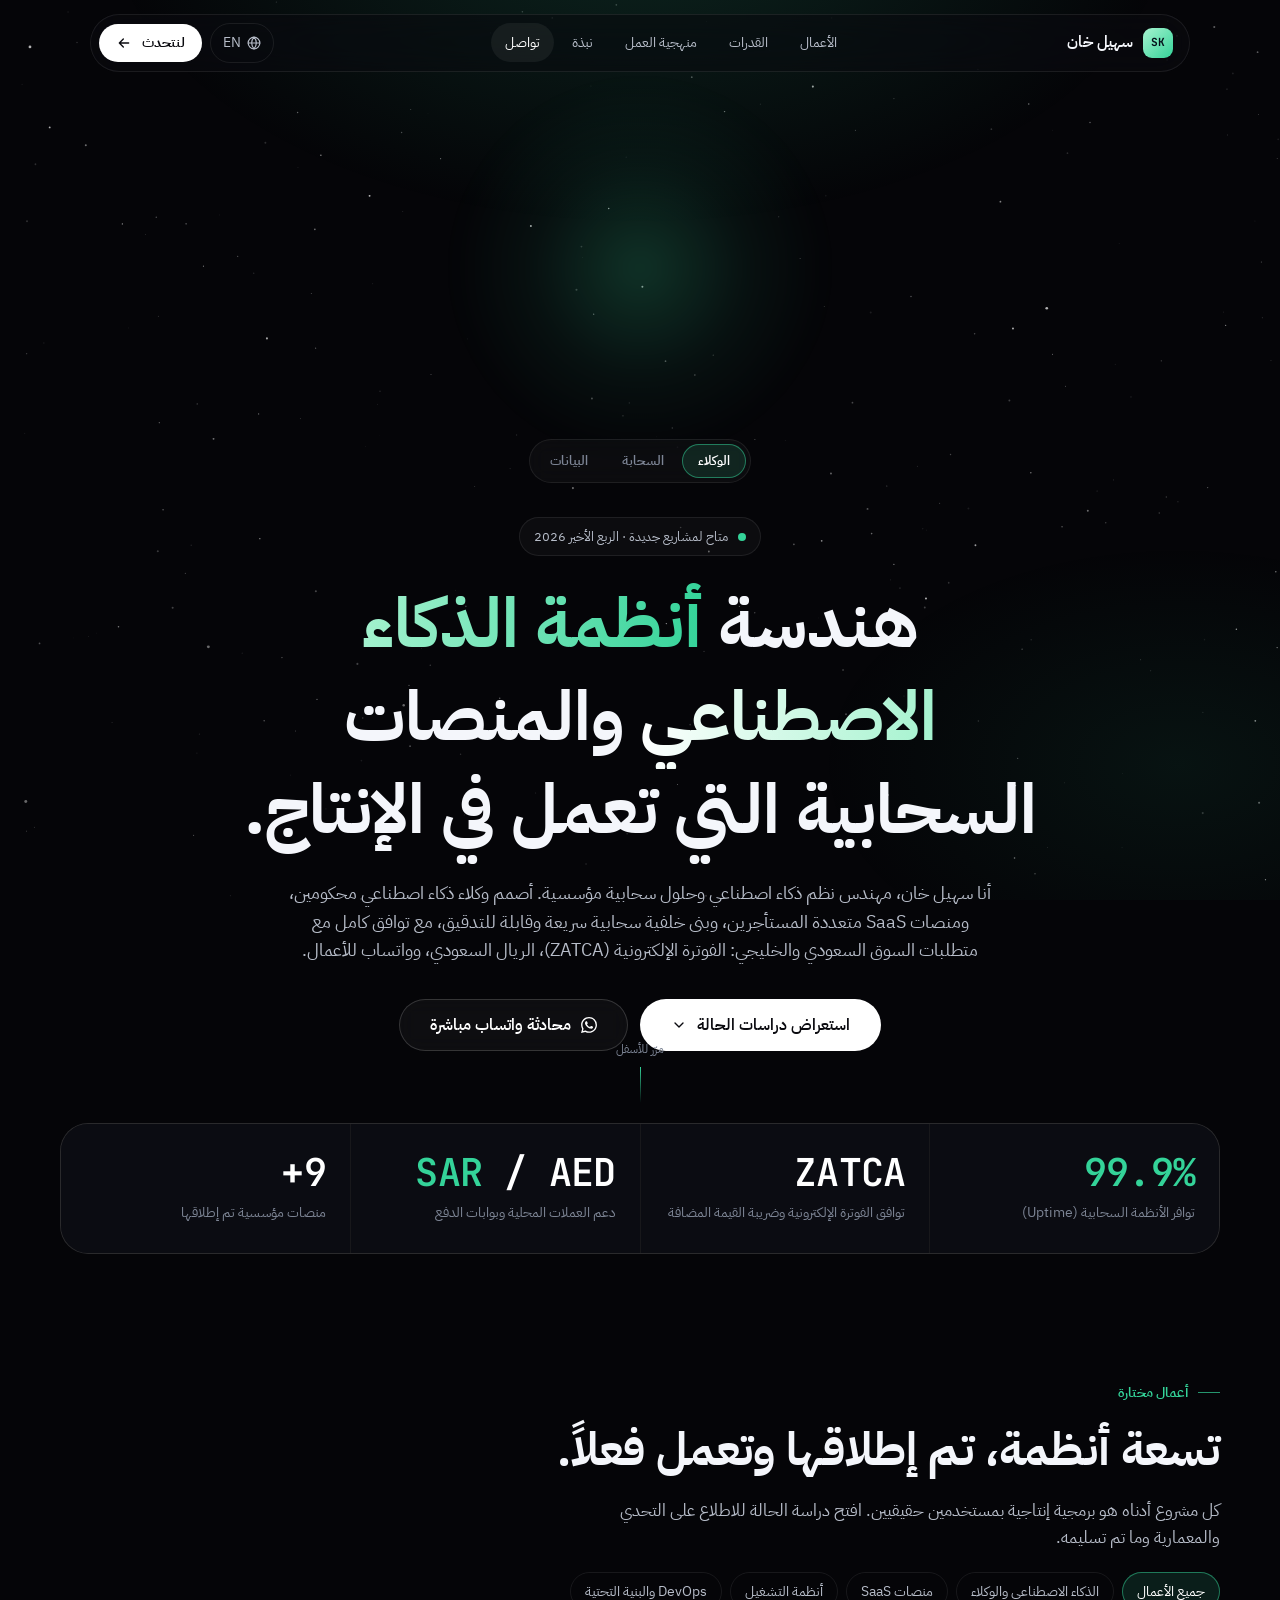
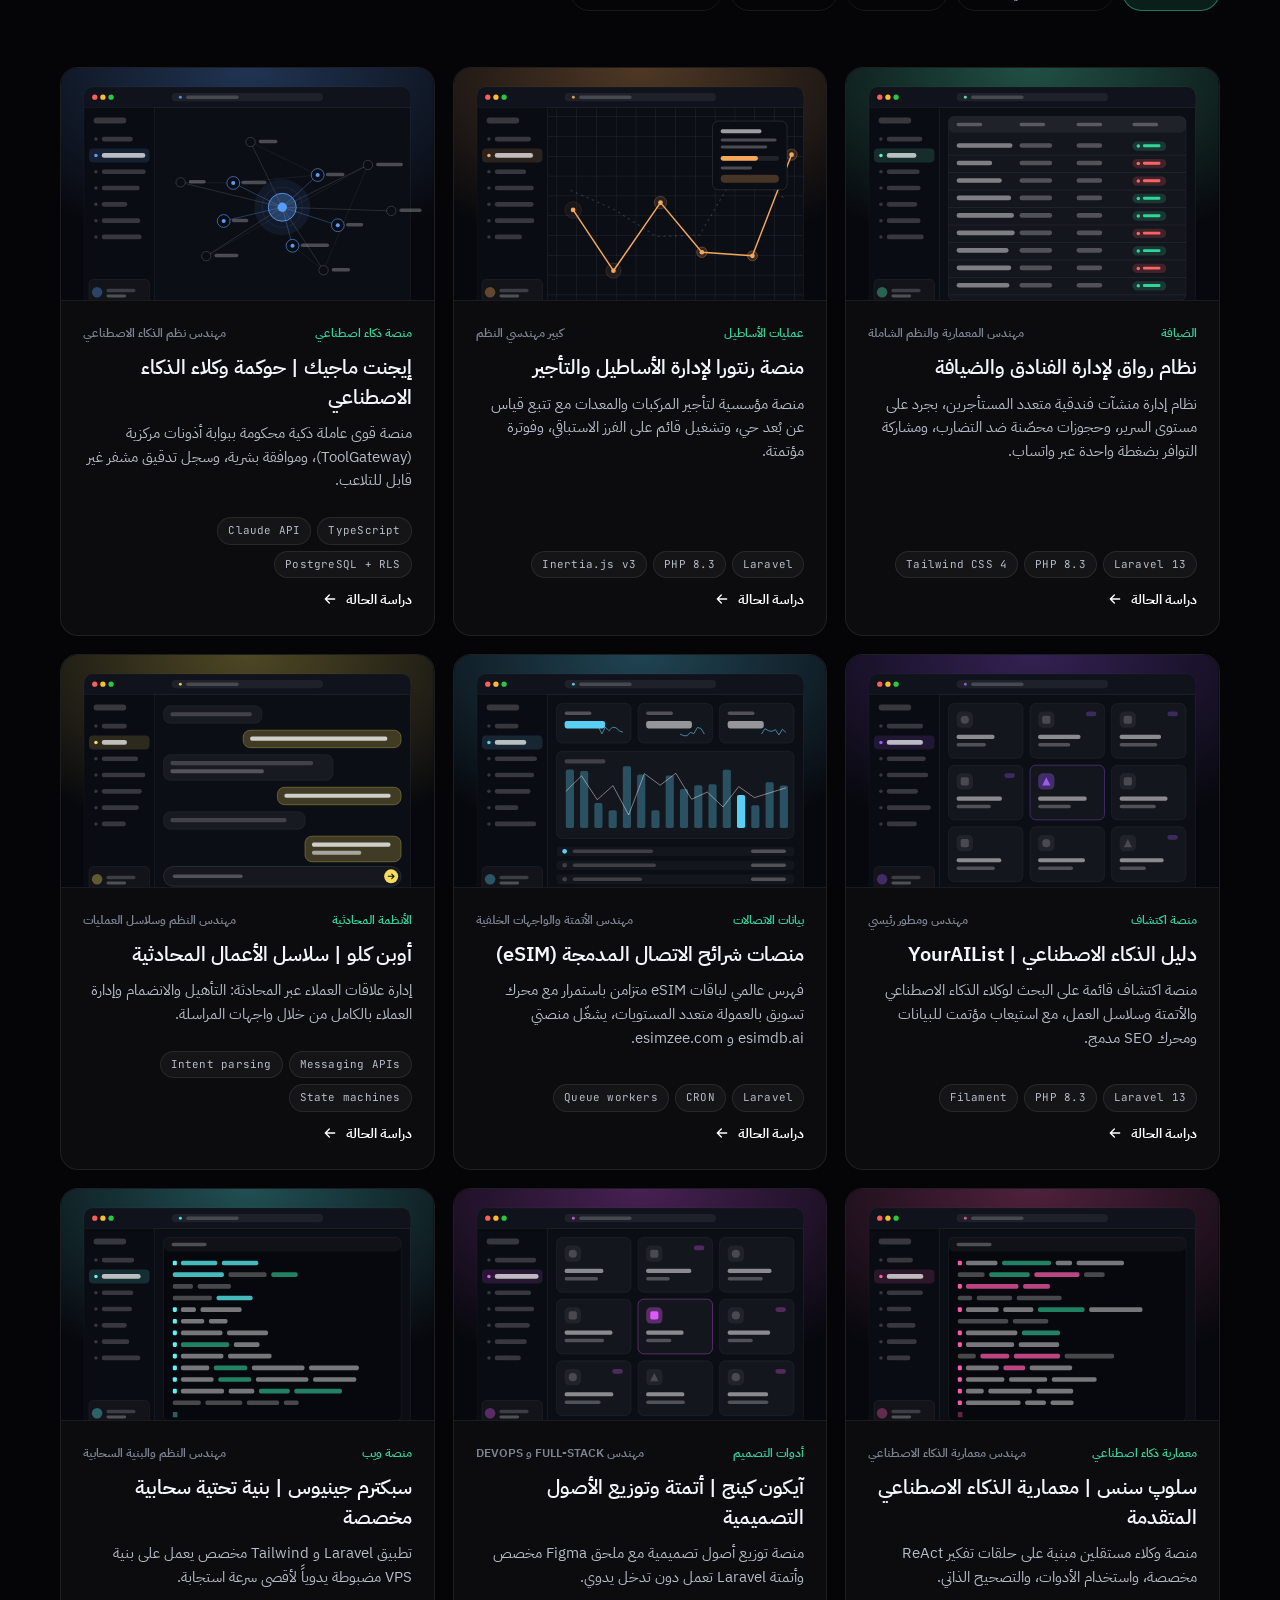
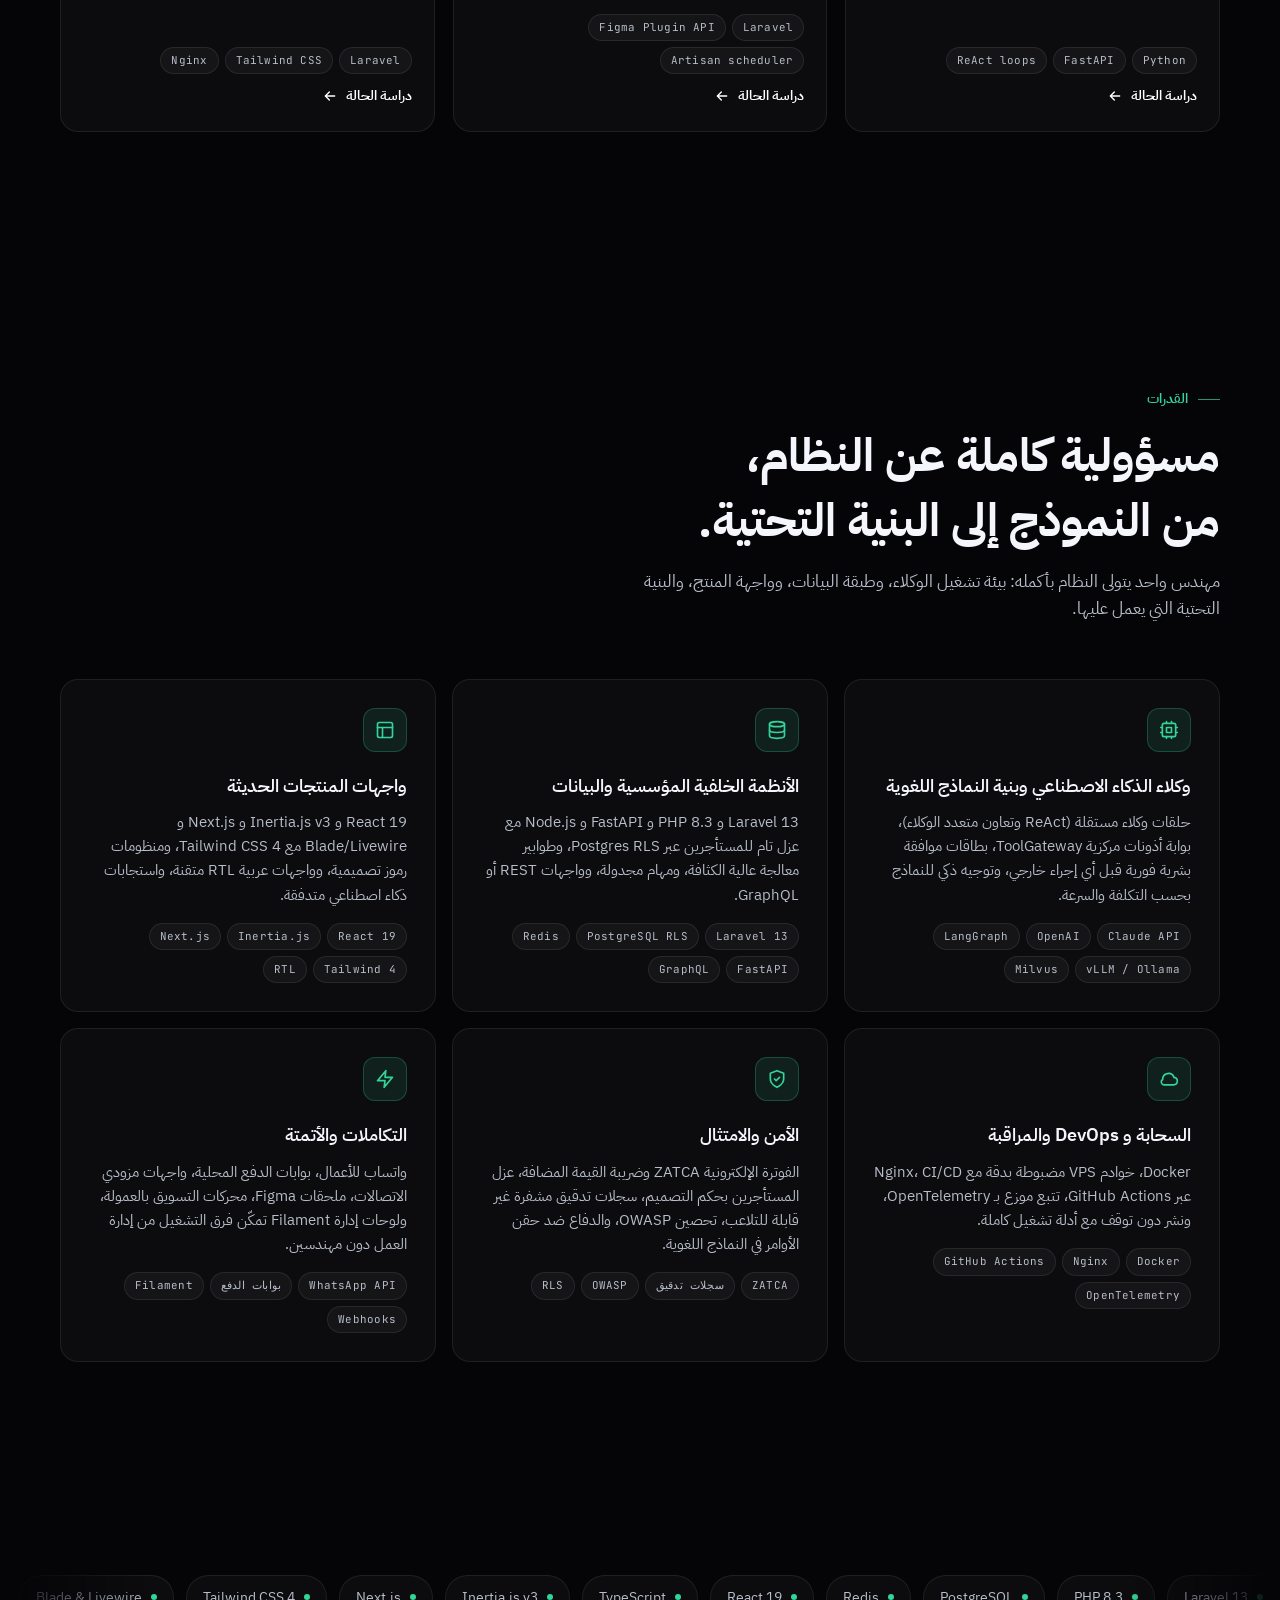
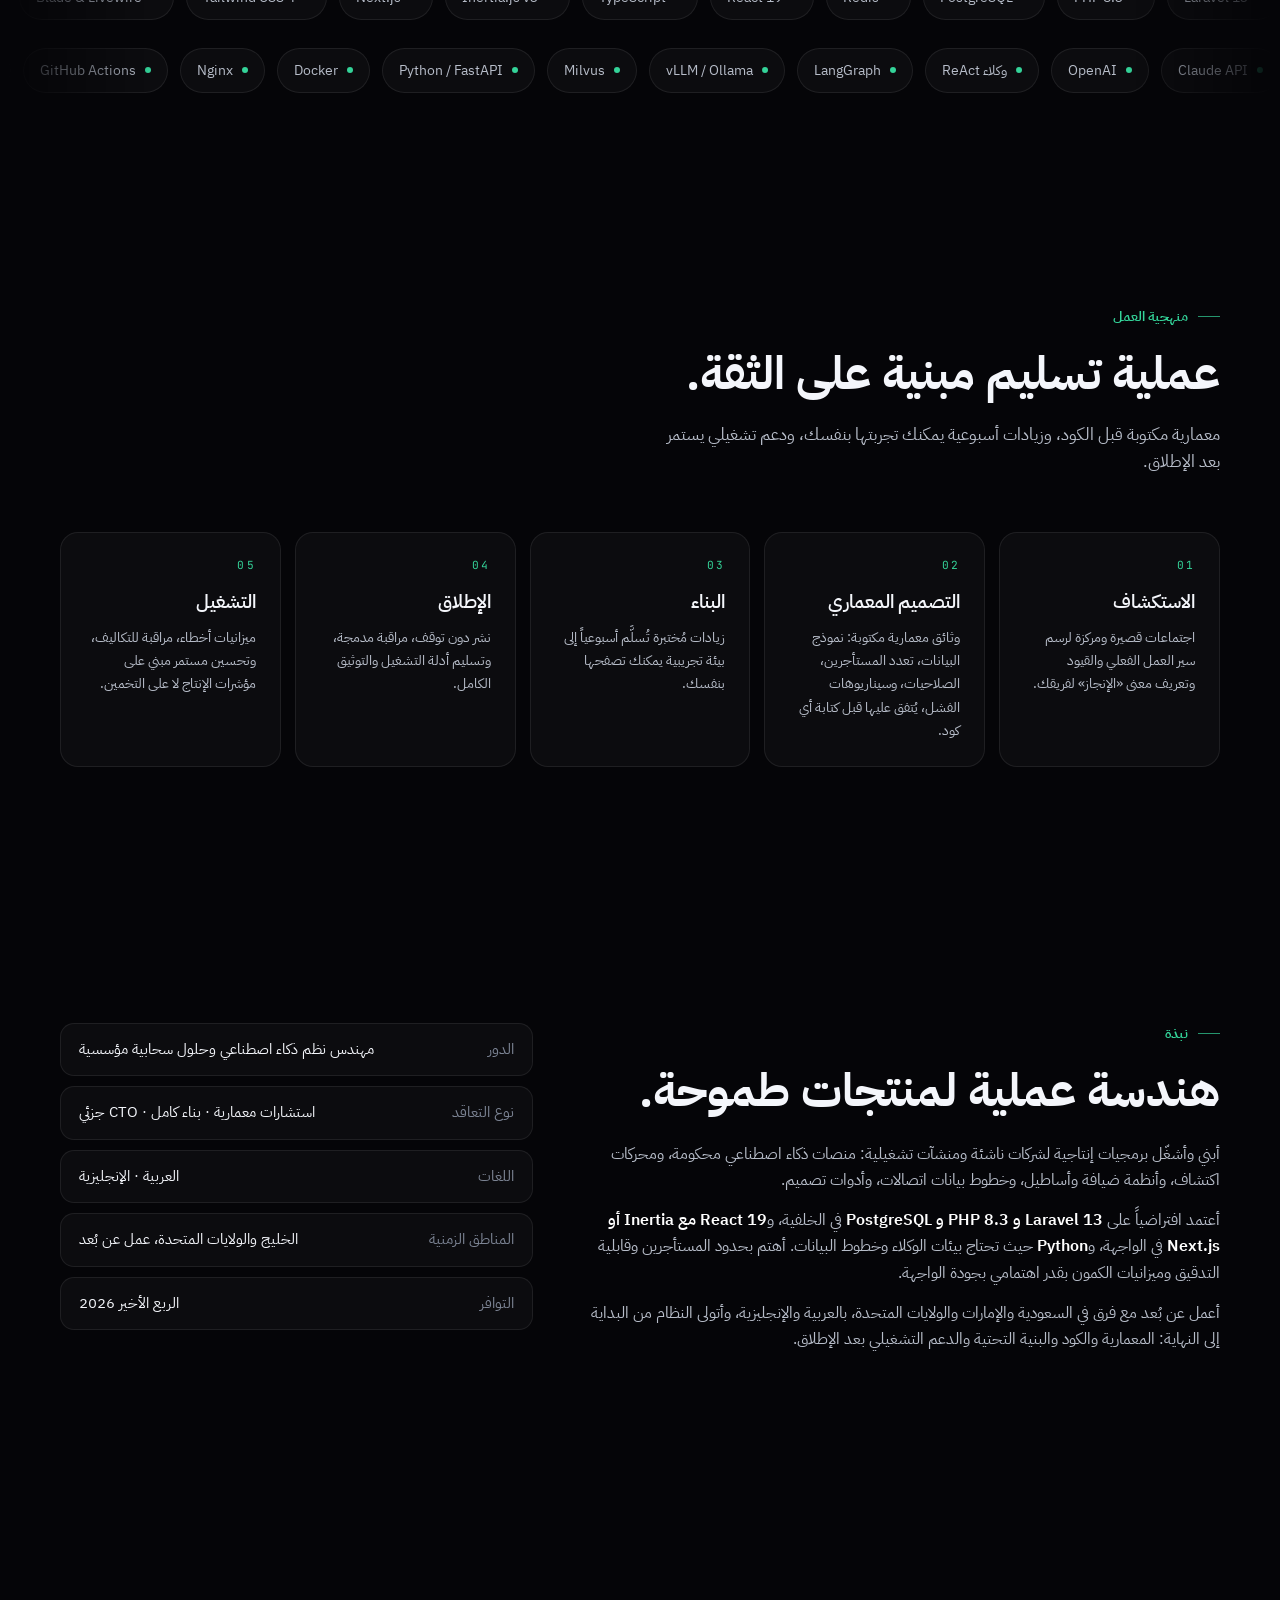
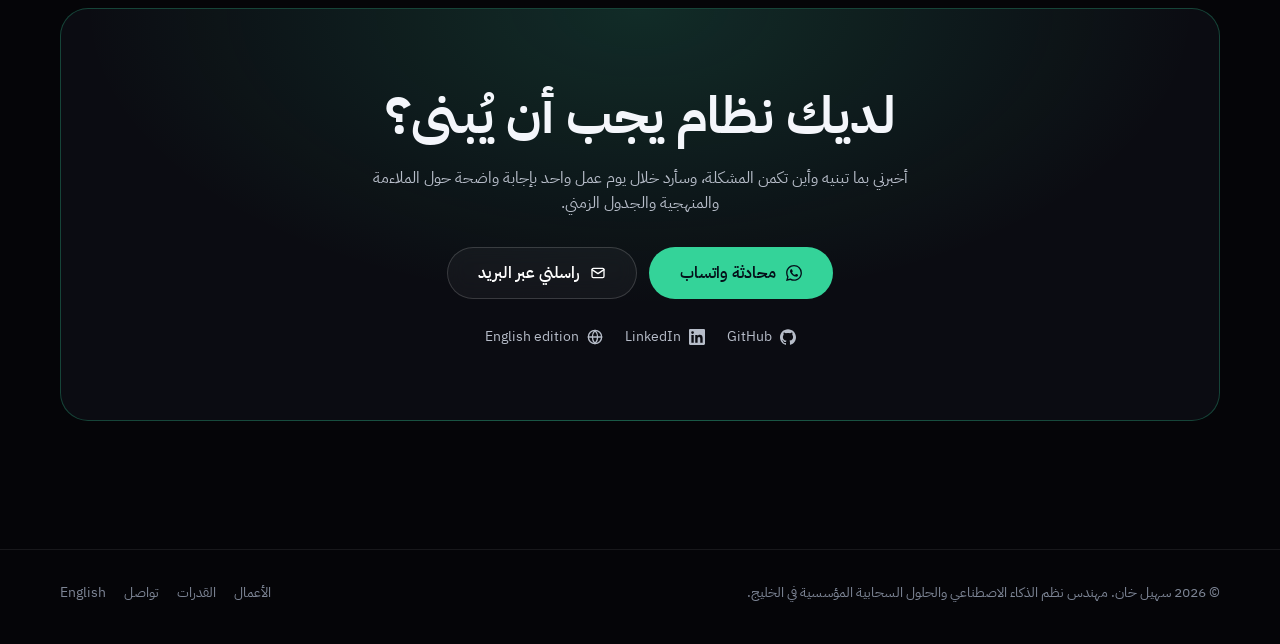
==== ar.html @ e5ed65bf "Initial Portfolio" ====
<!DOCTYPE html>
<html lang="ar" dir="rtl">
<head>
  <meta charset="UTF-8">
  <meta name="viewport" content="width=device-width, initial-scale=1.0">
  <title>سهيل خان — مهندس نظم الذكاء الاصطناعي والحلول السحابية المؤسسية</title>
  <meta name="description" content="سهيل خان يصمم وكلاء ذكاء اصطناعي محكومين، ومنصات SaaS متعددة المستأجرين، وأنظمة سحابية متوافقة مع متطلبات السوق السعودي والخليجي: الفوترة الإلكترونية ZATCA، الريال السعودي، وواتساب للأعمال. دراسات حالة: رواق للفنادق، رنتورا للأساطيل، إيجنت ماجيك والمزيد.">
  <meta name="theme-color" content="#050508">
  <meta name="color-scheme" content="dark">

  <!-- TODO: استبدل https://sohailkhan.dev/ بنطاقك الحقيقي قبل النشر -->
  <link rel="canonical" href="https://sohailkhan.dev/ar.html">
  <link rel="alternate" hreflang="ar" href="https://sohailkhan.dev/ar.html">
  <link rel="alternate" hreflang="en" href="https://sohailkhan.dev/">
  <link rel="alternate" hreflang="x-default" href="https://sohailkhan.dev/">

  <meta property="og:type" content="website">
  <meta property="og:title" content="سهيل خان — مهندس نظم الذكاء الاصطناعي والحلول السحابية المؤسسية">
  <meta property="og:description" content="وكلاء ذكاء اصطناعي محكومون، ومنصات SaaS متعددة المستأجرين، وأنظمة سحابية متوافقة مع متطلبات السوق السعودي والخليجي.">
  <meta property="og:url" content="https://sohailkhan.dev/ar.html">
  <meta property="og:locale" content="ar_SA">
  <meta property="og:locale:alternate" content="en_US">
  <meta name="twitter:card" content="summary_large_image">

  <link rel="icon" href="data:image/svg+xml,%3Csvg xmlns='http://www.w3.org/2000/svg' viewBox='0 0 64 64'%3E%3Cdefs%3E%3ClinearGradient id='g' x1='0' y1='0' x2='1' y2='1'%3E%3Cstop offset='0' stop-color='%23a7f3d0'/%3E%3Cstop offset='1' stop-color='%2334d399'/%3E%3C/linearGradient%3E%3C/defs%3E%3Crect width='64' height='64' rx='16' fill='url(%23g)'/%3E%3Ctext x='32' y='41' text-anchor='middle' font-family='Inter,Arial,sans-serif' font-size='26' font-weight='700' fill='%2304101a'%3ESK%3C/text%3E%3C/svg%3E">

  <link rel="preconnect" href="https://fonts.googleapis.com">
  <link rel="preconnect" href="https://fonts.gstatic.com" crossorigin>
  <link href="https://fonts.googleapis.com/css2?family=IBM+Plex+Sans+Arabic:wght@400;500;600;700&family=Inter:wght@400;500;600;700&family=JetBrains+Mono:wght@400;500;600&display=swap" rel="stylesheet">
  <link rel="stylesheet" href="assets/css/styles.css">

  <script type="application/ld+json">
  {
    "@context": "https://schema.org",
    "@type": "Person",
    "name": "سهيل خان",
    "alternateName": "Sohail Khan",
    "jobTitle": "مهندس نظم الذكاء الاصطناعي والحلول السحابية المؤسسية",
    "url": "https://sohailkhan.dev/ar.html",
    "sameAs": ["https://github.com/Koding-net"],
    "knowsLanguage": ["ar", "en"],
    "knowsAbout": ["وكلاء الذكاء الاصطناعي", "Laravel", "PostgreSQL", "React", "المعمارية السحابية", "ZATCA"]
  }
  </script>
</head>
<body>

<!-- Icon sprite -->
<svg xmlns="http://www.w3.org/2000/svg" style="display:none" aria-hidden="true">
  <symbol id="i-arrow" viewBox="0 0 24 24" fill="none" stroke="currentColor" stroke-width="2" stroke-linecap="round" stroke-linejoin="round"><path d="M5 12h14M13 6l6 6-6 6"/></symbol>
  <symbol id="i-chevron" viewBox="0 0 24 24" fill="none" stroke="currentColor" stroke-width="2" stroke-linecap="round" stroke-linejoin="round"><path d="m6 9 6 6 6-6"/></symbol>
  <symbol id="i-ext" viewBox="0 0 24 24" fill="none" stroke="currentColor" stroke-width="2" stroke-linecap="round" stroke-linejoin="round"><path d="M14 4h6v6M20 4l-9 9M19 14v5a1 1 0 0 1-1 1H5a1 1 0 0 1-1-1V6a1 1 0 0 1 1-1h5"/></symbol>
  <symbol id="i-mail" viewBox="0 0 24 24" fill="none" stroke="currentColor" stroke-width="2" stroke-linecap="round" stroke-linejoin="round"><rect x="3" y="5" width="18" height="14" rx="2"/><path d="m3 7 9 6 9-6"/></symbol>
  <symbol id="i-globe" viewBox="0 0 24 24" fill="none" stroke="currentColor" stroke-width="2" stroke-linecap="round" stroke-linejoin="round"><circle cx="12" cy="12" r="10"/><path d="M2 12h20M12 2a15.3 15.3 0 0 1 4 10 15.3 15.3 0 0 1-4 10 15.3 15.3 0 0 1-4-10 15.3 15.3 0 0 1 4-10z"/></symbol>
  <symbol id="i-menu" viewBox="0 0 24 24" fill="none" stroke="currentColor" stroke-width="2" stroke-linecap="round"><path d="M4 7h16M4 12h16M4 17h16"/></symbol>
  <symbol id="i-x" viewBox="0 0 24 24" fill="none" stroke="currentColor" stroke-width="2" stroke-linecap="round"><path d="M18 6 6 18M6 6l12 12"/></symbol>
  <symbol id="i-cpu" viewBox="0 0 24 24" fill="none" stroke="currentColor" stroke-width="2" stroke-linecap="round" stroke-linejoin="round"><rect x="4" y="4" width="16" height="16" rx="2"/><rect x="9" y="9" width="6" height="6"/><path d="M15 2v2M9 2v2M15 20v2M9 20v2M2 15h2M2 9h2M20 15h2M20 9h2"/></symbol>
  <symbol id="i-db" viewBox="0 0 24 24" fill="none" stroke="currentColor" stroke-width="2" stroke-linecap="round" stroke-linejoin="round"><ellipse cx="12" cy="5" rx="9" ry="3"/><path d="M3 5v14c0 1.7 4 3 9 3s9-1.3 9-3V5"/><path d="M3 12c0 1.7 4 3 9 3s9-1.3 9-3"/></symbol>
  <symbol id="i-layout" viewBox="0 0 24 24" fill="none" stroke="currentColor" stroke-width="2" stroke-linecap="round" stroke-linejoin="round"><rect x="3" y="3" width="18" height="18" rx="2"/><path d="M3 9h18M9 21V9"/></symbol>
  <symbol id="i-cloud" viewBox="0 0 24 24" fill="none" stroke="currentColor" stroke-width="2" stroke-linecap="round" stroke-linejoin="round"><path d="M17.5 19a4.5 4.5 0 0 0 .5-8.97A7 7 0 0 0 4.4 12.5 3.5 3.5 0 0 0 6 19z"/></symbol>
  <symbol id="i-shield" viewBox="0 0 24 24" fill="none" stroke="currentColor" stroke-width="2" stroke-linecap="round" stroke-linejoin="round"><path d="M12 22s8-4 8-10V5l-8-3-8 3v7c0 6 8 10 8 10z"/><path d="m9 12 2 2 4-4"/></symbol>
  <symbol id="i-zap" viewBox="0 0 24 24" fill="none" stroke="currentColor" stroke-width="2" stroke-linecap="round" stroke-linejoin="round"><path d="M13 2 3 14h9l-1 8 10-12h-9z"/></symbol>
  <symbol id="i-wa" viewBox="0 0 24 24" fill="currentColor"><path d="M17.472 14.382c-.297-.149-1.758-.867-2.03-.967-.273-.099-.471-.148-.67.15-.197.297-.767.966-.94 1.164-.173.199-.347.223-.644.075-.297-.15-1.255-.463-2.39-1.475-.883-.788-1.48-1.761-1.653-2.059-.173-.297-.018-.458.13-.606.134-.133.298-.347.446-.52.149-.174.198-.298.298-.497.099-.198.05-.371-.025-.52-.075-.149-.669-1.612-.916-2.207-.242-.579-.487-.5-.669-.51-.173-.008-.371-.01-.57-.01-.198 0-.52.074-.792.372-.272.297-1.04 1.016-1.04 2.479 0 1.462 1.065 2.875 1.213 3.074.149.198 2.096 3.2 5.077 4.487.709.306 1.262.489 1.694.625.712.227 1.36.195 1.871.118.571-.085 1.758-.719 2.006-1.413.248-.694.248-1.289.173-1.413-.074-.124-.272-.198-.57-.347m-5.421 7.403h-.004a9.87 9.87 0 0 1-5.031-1.378l-.361-.214-3.741.982.998-3.648-.235-.374a9.86 9.86 0 0 1-1.51-5.26c.001-5.45 4.436-9.884 9.888-9.884 2.64 0 5.122 1.03 6.988 2.898a9.825 9.825 0 0 1 2.893 6.994c-.003 5.45-4.437 9.884-9.885 9.884m8.413-18.297A11.815 11.815 0 0 0 12.05 0C5.495 0 .16 5.335.157 11.892c0 2.096.547 4.142 1.588 5.945L.057 24l6.305-1.654a11.882 11.882 0 0 0 5.683 1.448h.005c6.554 0 11.89-5.335 11.893-11.893a11.821 11.821 0 0 0-3.48-8.413Z"/></symbol>
  <symbol id="i-github" viewBox="0 0 24 24" fill="currentColor"><path d="M12 .297c-6.63 0-12 5.373-12 12 0 5.303 3.438 9.8 8.205 11.385.6.113.82-.258.82-.577 0-.285-.01-1.04-.015-2.04-3.338.724-4.042-1.61-4.042-1.61C4.422 18.07 3.633 17.7 3.633 17.7c-1.087-.744.084-.729.084-.729 1.205.084 1.838 1.236 1.838 1.236 1.07 1.835 2.809 1.305 3.495.998.108-.776.417-1.305.76-1.605-2.665-.3-5.466-1.332-5.466-5.93 0-1.31.465-2.38 1.235-3.22-.135-.303-.54-1.523.105-3.176 0 0 1.005-.322 3.3 1.23.96-.267 1.98-.399 3-.405 1.02.006 2.04.138 3 .405 2.28-1.552 3.285-1.23 3.285-1.23.645 1.653.24 2.873.12 3.176.765.84 1.23 1.91 1.23 3.22 0 4.61-2.805 5.625-5.475 5.92.42.36.81 1.096.81 2.22 0 1.606-.015 2.896-.015 3.286 0 .315.21.69.825.57C20.565 22.092 24 17.592 24 12.297c0-6.627-5.373-12-12-12"/></symbol>
  <symbol id="i-linkedin" viewBox="0 0 24 24" fill="currentColor"><path d="M20.447 20.452h-3.554v-5.569c0-1.328-.027-3.037-1.852-3.037-1.853 0-2.136 1.445-2.136 2.939v5.667H9.351V9h3.414v1.561h.046c.477-.9 1.637-1.85 3.37-1.85 3.601 0 4.267 2.37 4.267 5.455v6.286zM5.337 7.433a2.062 2.062 0 0 1-2.063-2.065 2.064 2.064 0 1 1 2.063 2.065zm1.782 13.019H3.555V9h3.564v11.452zM22.225 0H1.771C.792 0 0 .774 0 1.729v20.542C0 23.227.792 24 1.771 24h20.451C23.2 24 24 23.227 24 22.271V1.729C24 .774 23.2 0 22.222 0h.003z"/></symbol>
</svg>

<a class="skip-link" href="#main">الانتقال إلى المحتوى</a>
<canvas id="starfield" class="starfield" aria-hidden="true"></canvas>
<div class="bg-glow" aria-hidden="true"></div>

<!-- ======================= الترويسة ======================= -->
<header class="site-header" id="top">
  <nav class="nav" aria-label="التنقل الرئيسي">
    <a class="nav__brand" href="#top" aria-label="سهيل خان — الصفحة الرئيسية">
      <span class="nav__mark" aria-hidden="true">SK</span>
      <span>سهيل خان</span>
    </a>
    <ul class="nav__links" id="nav-links">
      <li><a href="#work">الأعمال</a></li>
      <li><a href="#capabilities">القدرات</a></li>
      <li><a href="#process">منهجية العمل</a></li>
      <li><a href="#about">نبذة</a></li>
      <li><a href="#contact">تواصل</a></li>
    </ul>
    <div class="nav__actions">
      <a class="nav__lang" href="index.html" hreflang="en" lang="en" title="English edition — US &amp; global">
        <svg aria-hidden="true"><use href="#i-globe"/></svg><span>EN</span>
      </a>
      <a class="btn btn--primary btn--sm nav__cta" href="#contact">لنتحدث <svg class="icon-flip" aria-hidden="true"><use href="#i-arrow"/></svg></a>
      <button class="nav__toggle" type="button" aria-expanded="false" aria-controls="nav-links" aria-label="فتح القائمة">
        <svg class="icon-menu" aria-hidden="true"><use href="#i-menu"/></svg>
        <svg class="icon-close" aria-hidden="true"><use href="#i-x"/></svg>
      </button>
    </div>
  </nav>
</header>

<main id="main">

  <!-- ======================= الواجهة الرئيسية ======================= -->
  <section class="hero" id="hero" aria-labelledby="hero-title">
    <div class="avatar" id="avatar" aria-hidden="true">
      <canvas id="avatar-canvas" class="avatar__canvas"></canvas>
    </div>
    <div class="forms" role="group" aria-label="اختر التشكيل">
      <button type="button" class="forms__btn" aria-pressed="true">الوكلاء</button>
      <button type="button" class="forms__btn" aria-pressed="false">السحابة</button>
      <button type="button" class="forms__btn" aria-pressed="false">البيانات</button>
    </div>

    <p class="hero__status"><span class="dot" aria-hidden="true"></span> متاح لمشاريع جديدة · الربع الأخير 2026</p>
    <h1 class="hero__title" id="hero-title">هندسة <span class="grad">أنظمة الذكاء الاصطناعي</span> والمنصات السحابية التي تعمل في الإنتاج.</h1>
    <p class="hero__sub">أنا سهيل خان، مهندس نظم ذكاء اصطناعي وحلول سحابية مؤسسية. أصمم وكلاء ذكاء اصطناعي محكومين، ومنصات SaaS متعددة المستأجرين، وبنى خلفية سحابية سريعة وقابلة للتدقيق، مع توافق كامل مع متطلبات السوق السعودي والخليجي: الفوترة الإلكترونية (ZATCA)، الريال السعودي، وواتساب للأعمال.</p>
    <div class="hero__cta">
      <a class="btn btn--primary btn--lg" href="#work">استعراض دراسات الحالة <svg aria-hidden="true"><use href="#i-chevron"/></svg></a>
      <a class="btn btn--ghost btn--lg" data-contact="whatsapp" href="#" target="_blank" rel="noopener noreferrer"><svg aria-hidden="true"><use href="#i-wa"/></svg> محادثة واتساب مباشرة</a>
    </div>
    <div class="hero__scroll" aria-hidden="true">مرّر للأسفل <i></i></div>
  </section>

  <!-- ======================= مؤشرات الموثوقية ======================= -->
  <section class="metrics" aria-label="مؤشرات الإنتاج والموثوقية">
    <div class="container">
      <div class="metrics__panel" data-reveal>
        <div class="metric">
          <div class="metric__value"><em><span data-count="99.9" data-decimals="1" data-suffix="%">99.9%</span></em></div>
          <div class="metric__label">توافر الأنظمة السحابية (Uptime)</div>
        </div>
        <div class="metric">
          <div class="metric__value">ZATCA</div>
          <div class="metric__label">توافق الفوترة الإلكترونية وضريبة القيمة المضافة</div>
        </div>
        <div class="metric">
          <div class="metric__value"><em>SAR</em> / AED</div>
          <div class="metric__label">دعم العملات المحلية وبوابات الدفع</div>
        </div>
        <div class="metric">
          <div class="metric__value"><span data-count="9" data-suffix="+">9+</span></div>
          <div class="metric__label">منصات مؤسسية تم إطلاقها</div>
        </div>
      </div>
    </div>
  </section>

  <!-- ======================= الأعمال ======================= -->
  <section class="section section--flush-top" id="work" aria-labelledby="work-title">
    <div class="container">
      <div class="section__head section__head--row">
        <div data-reveal>
          <p class="eyebrow">أعمال مختارة</p>
          <h2 class="h2" id="work-title">تسعة أنظمة، تم إطلاقها وتعمل فعلاً.</h2>
          <p class="lead">كل مشروع أدناه هو برمجية إنتاجية بمستخدمين حقيقيين. افتح دراسة الحالة للاطلاع على التحدي والمعمارية وما تم تسليمه.</p>
        </div>
        <div class="filters" id="filters" role="group" aria-label="تصفية المشاريع" data-reveal></div>
      </div>
      <div class="projects" id="projects-grid" data-stagger></div>
    </div>
  </section>

  <!-- ======================= القدرات ======================= -->
  <section class="section" id="capabilities" aria-labelledby="cap-title">
    <div class="container">
      <div class="section__head" data-reveal>
        <p class="eyebrow">القدرات</p>
        <h2 class="h2" id="cap-title">مسؤولية كاملة عن النظام، من النموذج إلى البنية التحتية.</h2>
        <p class="lead">مهندس واحد يتولى النظام بأكمله: بيئة تشغيل الوكلاء، وطبقة البيانات، وواجهة المنتج، والبنية التحتية التي يعمل عليها.</p>
      </div>
      <div class="grid grid--3" data-stagger>
        <article class="card" data-reveal>
          <div class="card__icon"><svg aria-hidden="true"><use href="#i-cpu"/></svg></div>
          <h3 class="card__title">وكلاء الذكاء الاصطناعي وبنية النماذج اللغوية</h3>
          <p class="card__text">حلقات وكلاء مستقلة (ReAct وتعاون متعدد الوكلاء)، بوابة أذونات مركزية ToolGateway، بطاقات موافقة بشرية فورية قبل أي إجراء خارجي، وتوجيه ذكي للنماذج بحسب التكلفة والسرعة.</p>
          <div class="card__list"><span class="chip">Claude API</span><span class="chip">OpenAI</span><span class="chip">LangGraph</span><span class="chip">vLLM / Ollama</span><span class="chip">Milvus</span></div>
        </article>
        <article class="card" data-reveal>
          <div class="card__icon"><svg aria-hidden="true"><use href="#i-db"/></svg></div>
          <h3 class="card__title">الأنظمة الخلفية المؤسسية والبيانات</h3>
          <p class="card__text">Laravel 13 و PHP 8.3 و FastAPI و Node.js مع عزل تام للمستأجرين عبر Postgres RLS، وطوابير معالجة عالية الكثافة، ومهام مجدولة، وواجهات REST أو GraphQL.</p>
          <div class="card__list"><span class="chip">Laravel 13</span><span class="chip">PostgreSQL RLS</span><span class="chip">Redis</span><span class="chip">FastAPI</span><span class="chip">GraphQL</span></div>
        </article>
        <article class="card" data-reveal>
          <div class="card__icon"><svg aria-hidden="true"><use href="#i-layout"/></svg></div>
          <h3 class="card__title">واجهات المنتجات الحديثة</h3>
          <p class="card__text">React 19 و Inertia.js v3 و Next.js و Blade/Livewire مع Tailwind CSS 4، ومنظومات رموز تصميمية، وواجهات عربية RTL متقنة، واستجابات ذكاء اصطناعي متدفقة.</p>
          <div class="card__list"><span class="chip">React 19</span><span class="chip">Inertia.js</span><span class="chip">Next.js</span><span class="chip">Tailwind 4</span><span class="chip">RTL</span></div>
        </article>
        <article class="card" data-reveal>
          <div class="card__icon"><svg aria-hidden="true"><use href="#i-cloud"/></svg></div>
          <h3 class="card__title">السحابة و DevOps والمراقبة</h3>
          <p class="card__text">Docker، خوادم VPS مضبوطة بدقة مع Nginx، CI/CD عبر GitHub Actions، تتبع موزع بـ OpenTelemetry، ونشر دون توقف مع أدلة تشغيل كاملة.</p>
          <div class="card__list"><span class="chip">Docker</span><span class="chip">Nginx</span><span class="chip">GitHub Actions</span><span class="chip">OpenTelemetry</span></div>
        </article>
        <article class="card" data-reveal>
          <div class="card__icon"><svg aria-hidden="true"><use href="#i-shield"/></svg></div>
          <h3 class="card__title">الأمن والامتثال</h3>
          <p class="card__text">الفوترة الإلكترونية ZATCA وضريبة القيمة المضافة، عزل المستأجرين بحكم التصميم، سجلات تدقيق مشفرة غير قابلة للتلاعب، تحصين OWASP، والدفاع ضد حقن الأوامر في النماذج اللغوية.</p>
          <div class="card__list"><span class="chip">ZATCA</span><span class="chip">سجلات تدقيق</span><span class="chip">OWASP</span><span class="chip">RLS</span></div>
        </article>
        <article class="card" data-reveal>
          <div class="card__icon"><svg aria-hidden="true"><use href="#i-zap"/></svg></div>
          <h3 class="card__title">التكاملات والأتمتة</h3>
          <p class="card__text">واتساب للأعمال، بوابات الدفع المحلية، واجهات مزودي الاتصالات، ملحقات Figma، محركات التسويق بالعمولة، ولوحات إدارة Filament تمكّن فرق التشغيل من إدارة العمل دون مهندسين.</p>
          <div class="card__list"><span class="chip">WhatsApp API</span><span class="chip">بوابات الدفع</span><span class="chip">Filament</span><span class="chip">Webhooks</span></div>
        </article>
      </div>
    </div>
  </section>

  <!-- ======================= شريط التقنيات ======================= -->
  <section class="stack" id="stack" aria-label="التقنيات المستخدمة">
    <div class="marquee" data-marquee="row1"></div>
    <div class="marquee marquee--reverse" data-marquee="row2"></div>
  </section>

  <!-- ======================= منهجية العمل ======================= -->
  <section class="section" id="process" aria-labelledby="process-title">
    <div class="container">
      <div class="section__head" data-reveal>
        <p class="eyebrow">منهجية العمل</p>
        <h2 class="h2" id="process-title">عملية تسليم مبنية على الثقة.</h2>
        <p class="lead">معمارية مكتوبة قبل الكود، وزيادات أسبوعية يمكنك تجربتها بنفسك، ودعم تشغيلي يستمر بعد الإطلاق.</p>
      </div>
      <div class="steps" data-stagger>
        <div class="step" data-reveal><div class="step__n">01</div><h3 class="step__title">الاستكشاف</h3><p class="step__text">اجتماعات قصيرة ومركزة لرسم سير العمل الفعلي والقيود وتعريف معنى «الإنجاز» لفريقك.</p></div>
        <div class="step" data-reveal><div class="step__n">02</div><h3 class="step__title">التصميم المعماري</h3><p class="step__text">وثائق معمارية مكتوبة: نموذج البيانات، تعدد المستأجرين، الصلاحيات، وسيناريوهات الفشل، يُتفق عليها قبل كتابة أي كود.</p></div>
        <div class="step" data-reveal><div class="step__n">03</div><h3 class="step__title">البناء</h3><p class="step__text">زيادات مُختبرة تُسلَّم أسبوعياً إلى بيئة تجريبية يمكنك تصفحها بنفسك.</p></div>
        <div class="step" data-reveal><div class="step__n">04</div><h3 class="step__title">الإطلاق</h3><p class="step__text">نشر دون توقف، مراقبة مدمجة، وتسليم أدلة التشغيل والتوثيق الكامل.</p></div>
        <div class="step" data-reveal><div class="step__n">05</div><h3 class="step__title">التشغيل</h3><p class="step__text">ميزانيات أخطاء، مراقبة للتكاليف، وتحسين مستمر مبني على مؤشرات الإنتاج لا على التخمين.</p></div>
      </div>
    </div>
  </section>

  <!-- ======================= نبذة ======================= -->
  <section class="section" id="about" aria-labelledby="about-title">
    <div class="container about">
      <div data-reveal>
        <p class="eyebrow">نبذة</p>
        <h2 class="h2" id="about-title">هندسة عملية لمنتجات طموحة.</h2>
        <div class="about__text" style="margin-top:18px">
          <p>أبني وأشغّل برمجيات إنتاجية لشركات ناشئة ومنشآت تشغيلية: منصات ذكاء اصطناعي محكومة، ومحركات اكتشاف، وأنظمة ضيافة وأساطيل، وخطوط بيانات اتصالات، وأدوات تصميم.</p>
          <p>أعتمد افتراضياً على <strong>Laravel 13 و PHP 8.3 و PostgreSQL</strong> في الخلفية، و<strong>React 19 مع Inertia أو Next.js</strong> في الواجهة، و<strong>Python</strong> حيث تحتاج بيئات الوكلاء وخطوط البيانات. أهتم بحدود المستأجرين وقابلية التدقيق وميزانيات الكمون بقدر اهتمامي بجودة الواجهة.</p>
          <p>أعمل عن بُعد مع فرق في السعودية والإمارات والولايات المتحدة، بالعربية والإنجليزية، وأتولى النظام من البداية إلى النهاية: المعمارية والكود والبنية التحتية والدعم التشغيلي بعد الإطلاق.</p>
        </div>
      </div>
      <div class="facts" data-stagger>
        <div class="fact" data-reveal><span>الدور</span><span>مهندس نظم ذكاء اصطناعي وحلول سحابية مؤسسية</span></div>
        <div class="fact" data-reveal><span>نوع التعاقد</span><span>استشارات معمارية · بناء كامل · CTO جزئي</span></div>
        <div class="fact" data-reveal><span>اللغات</span><span>العربية · الإنجليزية</span></div>
        <div class="fact" data-reveal><span>المناطق الزمنية</span><span>الخليج والولايات المتحدة، عمل عن بُعد</span></div>
        <div class="fact" data-reveal><span>التوافر</span><span>الربع الأخير 2026</span></div>
      </div>
    </div>
  </section>

  <!-- ======================= التواصل ======================= -->
  <section class="section" id="contact" aria-labelledby="contact-title">
    <div class="container">
      <div class="cta" data-reveal>
        <h2 class="cta__title" id="contact-title">لديك نظام يجب أن يُبنى؟</h2>
        <p class="cta__text">أخبرني بما تبنيه وأين تكمن المشكلة، وسأرد خلال يوم عمل واحد بإجابة واضحة حول الملاءمة والمنهجية والجدول الزمني.</p>
        <div class="cta__actions">
          <a class="btn btn--accent btn--lg" data-contact="whatsapp" href="#" target="_blank" rel="noopener noreferrer"><svg aria-hidden="true"><use href="#i-wa"/></svg> محادثة واتساب</a>
          <a class="btn btn--ghost btn--lg" data-contact="email" href="#"><svg aria-hidden="true"><use href="#i-mail"/></svg> راسلني عبر البريد</a>
        </div>
        <div class="cta__links">
          <a data-contact="github" href="#" target="_blank" rel="noopener noreferrer"><svg aria-hidden="true"><use href="#i-github"/></svg> GitHub</a>
          <a data-contact="linkedin" href="#" target="_blank" rel="noopener noreferrer"><svg aria-hidden="true"><use href="#i-linkedin"/></svg> LinkedIn</a>
          <a href="index.html" hreflang="en"><svg aria-hidden="true"><use href="#i-globe"/></svg> <span lang="en">English edition</span></a>
        </div>
      </div>
    </div>
  </section>

</main>

<!-- ======================= التذييل ======================= -->
<footer class="footer">
  <div class="container footer__row">
    <div>© <span data-year>2026</span> سهيل خان. مهندس نظم الذكاء الاصطناعي والحلول السحابية المؤسسية في الخليج.</div>
    <div class="footer__links">
      <a href="#work">الأعمال</a>
      <a href="#capabilities">القدرات</a>
      <a href="#contact">تواصل</a>
      <a href="index.html" hreflang="en" lang="en">English</a>
    </div>
  </div>
</footer>

<!-- ======================= نافذة دراسة الحالة ======================= -->
<dialog class="dialog" id="project-dialog" aria-labelledby="dlg-title">
  <div class="dialog__panel">
    <button class="dialog__close" type="button" data-close aria-label="إغلاق دراسة الحالة"><svg aria-hidden="true"><use href="#i-x"/></svg></button>
    <div class="dialog__scroll">
      <div class="dialog__media" id="dlg-media"></div>
      <div class="dialog__body">
        <div class="dialog__meta" id="dlg-meta"></div>
        <h2 class="dialog__title" id="dlg-title"></h2>
        <p class="dialog__lead" id="dlg-lead"></p>
        <div class="dialog__grid">
          <section class="dialog__block"><h3 class="dialog__h3">التحدي</h3><p id="dlg-problem"></p></section>
          <section class="dialog__block"><h3 class="dialog__h3">الحل</h3><p id="dlg-solution"></p></section>
        </div>
        <section class="dialog__section"><h3 class="dialog__h3">أبرز الجوانب الهندسية</h3><ul class="bullets" id="dlg-highlights"></ul></section>
        <section class="dialog__section"><h3 class="dialog__h3">النتائج</h3><div class="outcomes" id="dlg-outcomes"></div></section>
        <section class="dialog__section"><h3 class="dialog__h3">التقنيات</h3><div class="dialog__chips" id="dlg-stack"></div></section>
        <div class="dialog__actions" id="dlg-actions"></div>
      </div>
    </div>
  </div>
</dialog>

<script src="assets/js/data.ar.js"></script>
<script src="assets/js/starfield.js"></script>
<script src="assets/js/avatar.js"></script>
<script src="assets/js/mockups.js"></script>
<script src="assets/js/main.js"></script>
</body>
</html>
---- assets/css/styles.css ----
/* ==========================================================================
   Sohail Khan — Portfolio
   One stylesheet for both editions:
     index.html  → English, LTR (blue accent)
     ar.html     → Arabic,  RTL (emerald accent)
   Direction-specific rules use [dir="rtl"]; typography tweaks use html[lang="ar"].
   ========================================================================== */

/* ---------- Design tokens ------------------------------------------------ */
:root {
  --bg: #050508;
  --bg-elev: #0b0c12;
  --surface: rgba(255, 255, 255, .03);
  --surface-2: rgba(255, 255, 255, .055);
  --border: rgba(255, 255, 255, .08);
  --border-2: rgba(255, 255, 255, .16);
  --text: #f4f6fb;
  --text-2: #b7bdc9;
  --text-3: #7d8595;
  --accent: #4aa8ff;
  --accent-2: #9ccbff;
  --accent-deep: #1f5eff;
  --accent-rgb: 74, 168, 255;
  --success: #34d399;
  --radius-s: 10px;
  --radius: 18px;
  --radius-l: 28px;
  --font-sans: "Inter", ui-sans-serif, system-ui, -apple-system, "Segoe UI", Roboto, sans-serif;
  --font-mono: "JetBrains Mono", ui-monospace, SFMono-Regular, Menlo, Consolas, monospace;
  --container: 1160px;
  --gutter: clamp(16px, 4vw, 32px);
  --section: clamp(72px, 10vw, 128px);
  --ease: cubic-bezier(.2, .7, .2, 1);
  --shadow: 0 30px 80px -30px rgba(0, 0, 0, .85);
}

html[lang="ar"] {
  --accent: #34d399;
  --accent-2: #a7f3d0;
  --accent-deep: #059669;
  --accent-rgb: 52, 211, 153;
  --font-sans: "IBM Plex Sans Arabic", "Inter", ui-sans-serif, system-ui, sans-serif;
}

/* ---------- Base --------------------------------------------------------- */
*, *::before, *::after { box-sizing: border-box; }
html { scroll-behavior: smooth; -webkit-text-size-adjust: 100%; }
body {
  margin: 0;
  background: var(--bg);
  color: var(--text);
  font-family: var(--font-sans);
  font-size: 16px;
  line-height: 1.6;
  -webkit-font-smoothing: antialiased;
  -moz-osx-font-smoothing: grayscale;
  overflow-x: hidden;
  min-height: 100vh;
}
body.has-dialog { overflow: hidden; }
img, svg { display: block; max-width: 100%; }
a { color: inherit; text-decoration: none; }
button { font: inherit; color: inherit; background: none; border: 0; padding: 0; cursor: pointer; }
h1, h2, h3, h4, p { margin: 0; }
ul { margin: 0; padding: 0; list-style: none; }
:focus-visible { outline: 2px solid var(--accent); outline-offset: 3px; border-radius: 6px; }
::selection { background: rgba(var(--accent-rgb), .35); color: #fff; }

.skip-link {
  position: fixed; top: -100px; inset-inline-start: 16px; z-index: 100;
  background: #fff; color: #000; padding: 10px 14px; border-radius: 999px; font-weight: 600;
}
.skip-link:focus { top: 16px; }
.visually-hidden {
  position: absolute !important; width: 1px; height: 1px; overflow: hidden;
  clip: rect(0 0 0 0); white-space: nowrap; border: 0; padding: 0; margin: -1px;
}

/* ---------- Backgrounds -------------------------------------------------- */
.starfield { position: fixed; inset: 0; width: 100%; height: 100%; z-index: -2; pointer-events: none; }
.bg-glow {
  position: fixed; inset: 0; z-index: -1; pointer-events: none;
  background:
    radial-gradient(60% 50% at 50% -10%, rgba(var(--accent-rgb), .16), transparent 70%),
    radial-gradient(40% 35% at 92% 85%, rgba(var(--accent-rgb), .07), transparent 70%);
}

/* ---------- Typography --------------------------------------------------- */
.eyebrow {
  display: flex; align-items: center; gap: 10px; margin-bottom: 14px;
  font-family: var(--font-mono); font-size: .72rem; letter-spacing: .2em; text-transform: uppercase;
  color: var(--accent);
}
.eyebrow::before { content: ""; width: 22px; height: 1px; background: currentColor; opacity: .7; }
html[lang="ar"] .eyebrow { font-family: var(--font-sans); font-weight: 600; font-size: .86rem; letter-spacing: 0; }

.h2 {
  font-size: clamp(1.9rem, 3.6vw, 2.9rem); font-weight: 600; letter-spacing: -.03em; line-height: 1.12;
  max-width: 22ch; text-wrap: balance;
}
html[lang="ar"] .h2 { letter-spacing: 0; font-weight: 700; line-height: 1.4; max-width: 28ch; }
.lead { color: var(--text-2); font-size: clamp(1rem, 1.3vw, 1.15rem); max-width: 62ch; margin-top: 16px; text-wrap: pretty; }
.grad {
  background: linear-gradient(92deg, #fff 0%, var(--accent-2) 45%, var(--accent) 100%);
  -webkit-background-clip: text; background-clip: text; color: transparent;
}

/* ---------- Layout ------------------------------------------------------- */
.container { width: min(var(--container), 100% - 2 * var(--gutter)); margin-inline: auto; }
.section { padding-block: var(--section); }
.section--flush-top { padding-top: 0; }
.section__head { margin-bottom: clamp(32px, 5vw, 56px); }
.section__head--row { display: flex; flex-wrap: wrap; align-items: flex-end; justify-content: space-between; gap: 20px; }
.section__head--row > :first-child { flex: 1 1 560px; }
.section__head--row .filters { flex: 0 1 auto; }

/* ---------- Buttons ------------------------------------------------------ */
.btn {
  display: inline-flex; align-items: center; justify-content: center; gap: 10px;
  padding: 14px 24px; border-radius: 999px; font-weight: 600; font-size: .95rem; line-height: 1;
  border: 1px solid transparent; white-space: nowrap;
  transition: transform .25s var(--ease), background .25s, border-color .25s, box-shadow .25s, color .25s;
}
.btn:hover { transform: translateY(-1px); }
.btn:active { transform: translateY(0); }
.btn svg { width: 16px; height: 16px; flex: none; }
.btn--primary { background: #fff; color: #0a0a0f; }
.btn--primary:hover { background: #e9efff; }
.btn--ghost { background: rgba(255, 255, 255, .04); border-color: var(--border-2); color: #fff; backdrop-filter: blur(10px); -webkit-backdrop-filter: blur(10px); }
.btn--ghost:hover { background: rgba(255, 255, 255, .08); border-color: rgba(255, 255, 255, .3); }
.btn--accent { background: var(--accent); color: #04101a; }
.btn--accent:hover { box-shadow: 0 12px 32px -10px rgba(var(--accent-rgb), .7); }
.btn--sm { padding: 10px 16px; font-size: .85rem; }
.btn--lg { padding: 17px 30px; font-size: 1rem; }
[dir="rtl"] .icon-flip { transform: scaleX(-1); }

/* ---------- Navigation --------------------------------------------------- */
.site-header {
  position: fixed; top: 0; inset-inline: 0; z-index: 50;
  padding: 14px var(--gutter); display: flex; justify-content: center; pointer-events: none;
}
.nav {
  pointer-events: auto; position: relative;
  width: min(1100px, 100%); display: flex; align-items: center; justify-content: space-between; gap: 16px;
  padding: 8px; padding-inline-start: 16px;
  border-radius: 999px; background: rgba(10, 10, 16, .6); border: 1px solid var(--border);
  backdrop-filter: blur(18px) saturate(140%); -webkit-backdrop-filter: blur(18px) saturate(140%);
  transition: background .3s, box-shadow .3s;
}
.site-header.is-scrolled .nav { background: rgba(8, 8, 14, .82); box-shadow: 0 10px 40px -20px rgba(0, 0, 0, .9); }
.nav__brand { display: flex; align-items: center; gap: 10px; font-weight: 600; letter-spacing: -.01em; white-space: nowrap; }
.nav__mark {
  width: 30px; height: 30px; border-radius: 9px; display: grid; place-items: center;
  font-family: var(--font-mono); font-size: .7rem; font-weight: 700; color: #04101a;
  background: linear-gradient(135deg, var(--accent-2), var(--accent));
}
.nav__links { display: flex; gap: 4px; }
.nav__links a {
  display: block; padding: 8px 14px; border-radius: 999px; font-size: .9rem; color: var(--text-2);
  transition: color .2s, background .2s;
}
.nav__links a:hover, .nav__links a.is-active { color: #fff; background: rgba(255, 255, 255, .06); }
.nav__actions { display: flex; align-items: center; gap: 8px; }
.nav__lang {
  display: inline-flex; align-items: center; gap: 6px; padding: 8px 12px; border-radius: 999px;
  border: 1px solid var(--border); font-size: .85rem; color: var(--text-2); white-space: nowrap;
}
.nav__lang:hover { color: #fff; border-color: var(--border-2); }
.nav__lang svg { width: 14px; height: 14px; }
.nav__toggle { display: none; width: 40px; height: 40px; border-radius: 999px; border: 1px solid var(--border); place-items: center; }
.nav__toggle svg { width: 18px; height: 18px; }
.nav__toggle .icon-close { display: none; }
.nav.is-open .nav__toggle .icon-menu { display: none; }
.nav.is-open .nav__toggle .icon-close { display: block; }

@media (max-width: 900px) {
  .nav__links {
    position: absolute; top: calc(100% + 10px); inset-inline: 0; flex-direction: column;
    padding: 10px; border-radius: 22px; background: rgba(8, 8, 14, .94); border: 1px solid var(--border);
    backdrop-filter: blur(18px); -webkit-backdrop-filter: blur(18px);
    opacity: 0; visibility: hidden; transform: translateY(-6px);
    transition: opacity .25s, transform .25s, visibility .25s;
  }
  .nav.is-open .nav__links { opacity: 1; visibility: visible; transform: none; }
  .nav__links a { padding: 12px 16px; font-size: 1rem; }
  .nav__toggle { display: grid; }
  .nav__cta { display: none; }
}
@media (max-width: 420px) {
  .nav__brand span:last-child { display: none; }
}

/* ---------- Hero --------------------------------------------------------- */
.hero {
  position: relative; min-height: 100svh; display: flex; flex-direction: column; align-items: center;
  justify-content: center; text-align: center;
  padding-top: calc(88px + 3vh); padding-bottom: 72px;
}
.avatar { position: relative; width: clamp(220px, 34vh, 380px); aspect-ratio: 1; margin-inline: auto; }
.avatar::before {
  content: ""; position: absolute; inset: -12%; border-radius: 50%; pointer-events: none;
  background: radial-gradient(circle, rgba(var(--accent-rgb), .22) 0%, rgba(var(--accent-rgb), .06) 40%, transparent 70%);
  filter: blur(12px);
}
.avatar__canvas {
  position: absolute; left: -25%; top: -25%; width: 150%; height: 150%;
  pointer-events: none; opacity: 0; transition: opacity 1s ease;
}
.avatar.is-ready .avatar__canvas { opacity: 1; }
.avatar--fallback::after {
  content: ""; position: absolute; inset: 20%; border-radius: 50%;
  background: radial-gradient(circle, #fff 0%, rgba(var(--accent-rgb), .9) 18%, rgba(var(--accent-rgb), .15) 60%, transparent 72%);
  filter: blur(2px);
}

.forms {
  display: inline-flex; gap: 2px; padding: 4px; margin-top: 18px; border-radius: 999px;
  border: 1px solid var(--border); background: rgba(255, 255, 255, .03);
  backdrop-filter: blur(10px); -webkit-backdrop-filter: blur(10px);
}
.forms__btn {
  position: relative; padding: 7px 16px; border-radius: 999px;
  font-family: var(--font-mono); font-size: .68rem; letter-spacing: .14em; text-transform: uppercase;
  color: var(--text-3); transition: color .2s, background .2s, box-shadow .2s;
}
.forms__btn:hover { color: var(--text-2); }
.forms__btn[aria-pressed="true"] {
  color: #fff; background: rgba(var(--accent-rgb), .12); box-shadow: inset 0 0 0 1px rgba(var(--accent-rgb), .5);
}
html[lang="ar"] .forms__btn { font-family: var(--font-sans); letter-spacing: 0; font-size: .8rem; font-weight: 600; }

.hero__status {
  display: inline-flex; align-items: center; gap: 10px; margin-top: 34px;
  padding: 8px 14px; border-radius: 999px; border: 1px solid var(--border); background: rgba(255, 255, 255, .03);
  font-family: var(--font-mono); font-size: .7rem; letter-spacing: .08em; text-transform: uppercase; color: var(--text-2);
}
html[lang="ar"] .hero__status { font-family: var(--font-sans); letter-spacing: 0; font-size: .82rem; }
.dot { width: 8px; height: 8px; border-radius: 50%; background: var(--success); flex: none; animation: pulse 2.2s infinite; }
@keyframes pulse {
  0% { box-shadow: 0 0 0 0 rgba(52, 211, 153, .55); }
  70% { box-shadow: 0 0 0 10px rgba(52, 211, 153, 0); }
  100% { box-shadow: 0 0 0 0 rgba(52, 211, 153, 0); }
}
.hero__title {
  margin-top: 22px; font-size: clamp(2.3rem, 5.6vw, 4.3rem); font-weight: 600; letter-spacing: -.04em; line-height: 1.05;
  max-width: 26ch; text-wrap: balance;
}
html[lang="ar"] .hero__title { letter-spacing: 0; font-weight: 700; line-height: 1.35; max-width: 24ch; }
.hero__sub { margin-top: 22px; color: var(--text-2); font-size: clamp(1.02rem, 1.4vw, 1.2rem); max-width: 64ch; text-wrap: pretty; }
.hero__cta { display: flex; flex-wrap: wrap; gap: 12px; justify-content: center; margin-top: 34px; }
.hero__scroll {
  position: absolute; bottom: 20px; left: 50%; transform: translateX(-50%);
  display: flex; flex-direction: column; align-items: center; gap: 8px;
  color: var(--text-3); font-family: var(--font-mono); font-size: .62rem; letter-spacing: .22em; text-transform: uppercase;
}
html[lang="ar"] .hero__scroll { font-family: var(--font-sans); letter-spacing: 0; font-size: .75rem; }
.hero__scroll i { width: 1px; height: 36px; background: linear-gradient(to bottom, var(--accent), transparent); animation: drip 2.2s infinite; }
@keyframes drip {
  0% { transform: scaleY(0); transform-origin: top; }
  50% { transform: scaleY(1); transform-origin: top; }
  51% { transform-origin: bottom; }
  100% { transform: scaleY(0); transform-origin: bottom; }
}

/* ---------- Metrics ------------------------------------------------------ */
.metrics { padding-bottom: var(--section); }
.metrics__panel {
  display: grid; grid-template-columns: repeat(4, 1fr); gap: 1px;
  background: var(--border); border: 1px solid var(--border); border-radius: var(--radius-l); overflow: hidden;
}
.metric { background: var(--bg-elev); padding: 28px 24px; }
.metric__value { font-family: var(--font-mono); font-size: clamp(1.7rem, 3vw, 2.4rem); font-weight: 600; letter-spacing: -.02em; color: #fff; line-height: 1.1; white-space: nowrap; }
.metric__value em { font-style: normal; color: var(--accent); }
.metric__label { margin-top: 8px; color: var(--text-3); font-size: .88rem; }
@media (max-width: 760px) { .metrics__panel { grid-template-columns: 1fr 1fr; } .metric { padding: 22px 18px; } }

/* ---------- Cards -------------------------------------------------------- */
.grid { display: grid; gap: 16px; }
.grid--3 { grid-template-columns: repeat(3, 1fr); }
.grid--2 { grid-template-columns: repeat(2, 1fr); }
@media (max-width: 980px) { .grid--3 { grid-template-columns: 1fr 1fr; } }
@media (max-width: 640px) { .grid--3, .grid--2 { grid-template-columns: 1fr; } }

.card {
  position: relative; padding: 28px; border-radius: var(--radius); overflow: hidden;
  background: var(--surface); border: 1px solid var(--border);
  transition: transform .35s var(--ease), border-color .35s, background .35s;
}
.card::before {
  content: ""; position: absolute; inset: 0; pointer-events: none; opacity: 0; transition: opacity .35s;
  background: radial-gradient(420px circle at var(--mx, 50%) var(--my, 0%), rgba(var(--accent-rgb), .11), transparent 45%);
}
.card:hover { transform: translateY(-4px); border-color: rgba(var(--accent-rgb), .35); background: var(--surface-2); }
.card:hover::before { opacity: 1; }
.card > * { position: relative; }
.card__icon {
  width: 44px; height: 44px; border-radius: 12px; display: grid; place-items: center; margin-bottom: 20px;
  background: rgba(var(--accent-rgb), .1); border: 1px solid rgba(var(--accent-rgb), .25); color: var(--accent);
}
.card__icon svg { width: 20px; height: 20px; }
.card__title { font-size: 1.12rem; font-weight: 600; letter-spacing: -.01em; margin-bottom: 10px; }
html[lang="ar"] .card__title { letter-spacing: 0; }
.card__text { color: var(--text-2); font-size: .94rem; }
.card__list { margin-top: 16px; display: flex; flex-wrap: wrap; gap: 6px; }
.chip {
  display: inline-flex; align-items: center; padding: 4px 10px; border-radius: 999px;
  font-family: var(--font-mono); font-size: .68rem; letter-spacing: .02em; color: var(--text-2);
  background: rgba(255, 255, 255, .04); border: 1px solid var(--border); white-space: nowrap;
}

/* ---------- Marquee ------------------------------------------------------ */
.stack { padding-block: calc(var(--section) * .6); }
.marquee {
  overflow: hidden; position: relative; padding-block: 8px;
  -webkit-mask: linear-gradient(90deg, transparent, #000 12%, #000 88%, transparent);
  mask: linear-gradient(90deg, transparent, #000 12%, #000 88%, transparent);
}
.marquee + .marquee { margin-top: 12px; }
.marquee__track { display: flex; gap: 12px; width: max-content; animation: marquee 48s linear infinite; }
.marquee--reverse .marquee__track { animation-direction: reverse; }
.marquee:hover .marquee__track { animation-play-state: paused; }
@keyframes marquee { to { transform: translateX(-50%); } }
[dir="rtl"] .marquee__track { animation-name: marquee-rtl; }
@keyframes marquee-rtl { to { transform: translateX(50%); } }
.marquee__item {
  display: inline-flex; align-items: center; gap: 9px; padding: 10px 16px; border-radius: 999px;
  border: 1px solid var(--border); background: var(--surface); font-size: .9rem; color: var(--text-2); white-space: nowrap;
}
.marquee__item i { width: 6px; height: 6px; border-radius: 50%; background: var(--accent); display: inline-block; }

/* ---------- Projects ----------------------------------------------------- */
.filters { display: flex; flex-wrap: wrap; gap: 8px; }
.filters__btn {
  padding: 8px 14px; border-radius: 999px; border: 1px solid var(--border); font-size: .85rem; color: var(--text-2);
  transition: color .2s, border-color .2s, background .2s;
}
.filters__btn:hover { color: #fff; border-color: var(--border-2); }
.filters__btn[aria-pressed="true"] { color: #fff; background: rgba(var(--accent-rgb), .12); border-color: rgba(var(--accent-rgb), .5); }

.projects { display: grid; grid-template-columns: repeat(3, 1fr); gap: 18px; }
@media (max-width: 1000px) { .projects { grid-template-columns: 1fr 1fr; } }
@media (max-width: 640px) { .projects { grid-template-columns: 1fr; } }

.project {
  position: relative; display: flex; flex-direction: column; overflow: hidden;
  border-radius: var(--radius); border: 1px solid var(--border); background: var(--surface);
  transition: transform .35s var(--ease), border-color .35s, opacity .3s;
}
.project::before {
  content: ""; position: absolute; inset: 0; pointer-events: none; opacity: 0; transition: opacity .35s; z-index: 1;
  background: radial-gradient(500px circle at var(--mx, 50%) var(--my, 0%), rgba(var(--accent-rgb), .09), transparent 45%);
}
.project:hover { transform: translateY(-5px); border-color: rgba(var(--accent-rgb), .4); }
.project:hover::before { opacity: 1; }
.project.is-hidden { display: none; }
.project__media { position: relative; aspect-ratio: 16 / 10; background: #07080d; border-bottom: 1px solid var(--border); overflow: hidden; }
.project__media svg, .project__media img { width: 100%; height: 100%; object-fit: cover; transition: transform .7s var(--ease); }
.project:hover .project__media svg, .project:hover .project__media img { transform: scale(1.035); }
.project__body { padding: 22px 22px 24px; display: flex; flex-direction: column; gap: 10px; flex: 1; }
.project__meta {
  display: flex; justify-content: space-between; gap: 10px;
  font-family: var(--font-mono); font-size: .66rem; letter-spacing: .14em; text-transform: uppercase; color: var(--accent);
}
html[lang="ar"] .project__meta { font-family: var(--font-sans); letter-spacing: 0; font-size: .78rem; font-weight: 600; }
.project__meta span:last-child { color: var(--text-3); }
.project__title { font-size: 1.22rem; font-weight: 600; letter-spacing: -.01em; line-height: 1.25; }
html[lang="ar"] .project__title { letter-spacing: 0; line-height: 1.5; }
.project__desc { color: var(--text-2); font-size: .93rem; }
.project__foot { margin-top: auto; padding-top: 14px; display: flex; align-items: center; justify-content: space-between; gap: 10px; flex-wrap: wrap; }
.project__chips { display: flex; flex-wrap: wrap; gap: 6px; }
.project__link { display: inline-flex; align-items: center; gap: 8px; font-weight: 600; font-size: .9rem; color: #fff; white-space: nowrap; }
.project__link svg { width: 16px; height: 16px; transition: transform .3s; }
.project:hover .project__link svg { transform: translateX(4px); }
[dir="rtl"] .project__link svg { transform: scaleX(-1); }
[dir="rtl"] .project:hover .project__link svg { transform: translateX(-4px) scaleX(-1); }

/* ---------- Process ------------------------------------------------------ */
.steps { display: grid; grid-template-columns: repeat(5, 1fr); gap: 14px; }
@media (max-width: 980px) { .steps { grid-template-columns: repeat(2, 1fr); } }
@media (max-width: 560px) { .steps { grid-template-columns: 1fr; } }
.step { position: relative; padding: 24px; border-radius: var(--radius); border: 1px solid var(--border); background: var(--surface); }
.step__n { font-family: var(--font-mono); font-size: .7rem; letter-spacing: .2em; color: var(--accent); margin-bottom: 14px; }
.step__title { font-weight: 600; margin-bottom: 8px; }
.step__text { color: var(--text-2); font-size: .9rem; }

/* ---------- About -------------------------------------------------------- */
.about { display: grid; grid-template-columns: 1.15fr .85fr; gap: 48px; align-items: start; }
@media (max-width: 900px) { .about { grid-template-columns: 1fr; gap: 32px; } }
.about__text { color: var(--text-2); font-size: 1.02rem; }
.about__text p + p { margin-top: 14px; }
.about__text strong { color: #fff; font-weight: 600; }
.facts { display: grid; gap: 10px; }
.fact {
  display: flex; justify-content: space-between; gap: 16px; padding: 14px 18px; border-radius: 14px;
  border: 1px solid var(--border); background: var(--surface); font-size: .92rem;
}
.fact span:first-child { color: var(--text-3); flex: none; }
.fact span:last-child { text-align: end; }

/* ---------- Contact CTA -------------------------------------------------- */
.cta {
  position: relative; padding: clamp(40px, 6vw, 72px); border-radius: var(--radius-l); text-align: center; overflow: hidden;
  border: 1px solid rgba(var(--accent-rgb), .28);
  background: radial-gradient(80% 120% at 50% 0%, rgba(var(--accent-rgb), .16), transparent 60%), var(--bg-elev);
}
.cta__title { font-size: clamp(1.9rem, 4vw, 3.2rem); font-weight: 600; letter-spacing: -.035em; line-height: 1.1; text-wrap: balance; }
html[lang="ar"] .cta__title { letter-spacing: 0; font-weight: 700; line-height: 1.35; }
.cta__text { margin: 16px auto 0; max-width: 58ch; color: var(--text-2); text-wrap: pretty; }
.cta__actions { display: flex; flex-wrap: wrap; justify-content: center; gap: 12px; margin-top: 30px; }
.cta__links { display: flex; flex-wrap: wrap; justify-content: center; gap: 22px; margin-top: 26px; font-size: .9rem; }
.cta__links a { display: inline-flex; gap: 8px; align-items: center; color: var(--text-2); transition: color .2s; }
.cta__links a:hover { color: #fff; }
.cta__links svg { width: 16px; height: 16px; }

/* ---------- Footer ------------------------------------------------------- */
.footer { padding: 32px 0 40px; border-top: 1px solid var(--border); color: var(--text-3); font-size: .85rem; }
.footer__row { display: flex; flex-wrap: wrap; justify-content: space-between; gap: 12px 24px; align-items: center; }
.footer__links { display: flex; gap: 18px; flex-wrap: wrap; }
.footer a:hover { color: #fff; }

/* ---------- Case-study dialog ------------------------------------------- */
.dialog {
  border: 0; padding: 0; background: transparent; color: var(--text);
  width: 100%; max-width: min(980px, calc(100vw - 32px)); max-height: calc(100vh - 32px); margin: auto;
}
.dialog::backdrop { background: rgba(3, 3, 6, .72); backdrop-filter: blur(10px); -webkit-backdrop-filter: blur(10px); }
.dialog[open] { animation: dlg-in .4s var(--ease); }
@keyframes dlg-in { from { opacity: 0; transform: translateY(18px) scale(.985); } to { opacity: 1; transform: none; } }
.dialog__panel {
  position: relative; display: flex; flex-direction: column; max-height: calc(100vh - 32px); overflow: hidden;
  border-radius: var(--radius-l); border: 1px solid var(--border-2); background: var(--bg-elev); box-shadow: var(--shadow);
}
.dialog__scroll { flex: 1 1 auto; min-height: 0; overflow: auto; overscroll-behavior: contain; scrollbar-width: thin; scrollbar-color: rgba(255,255,255,.15) transparent; }
.dialog__close {
  position: absolute; top: 14px; inset-inline-end: 14px; z-index: 3; width: 40px; height: 40px; border-radius: 999px;
  background: rgba(0, 0, 0, .55); border: 1px solid var(--border-2); display: grid; place-items: center;
  backdrop-filter: blur(8px); -webkit-backdrop-filter: blur(8px); transition: background .2s, border-color .2s;
}
.dialog__close:hover { background: rgba(255, 255, 255, .1); border-color: rgba(255, 255, 255, .3); }
.dialog__close svg { width: 16px; height: 16px; }
.dialog__media { aspect-ratio: 21 / 9; background: #07080d; border-bottom: 1px solid var(--border); overflow: hidden; }
.dialog__media svg, .dialog__media img { width: 100%; height: 100%; object-fit: cover; }
.dialog__body { padding: clamp(22px, 4vw, 40px); }
.dialog__meta { display: flex; flex-wrap: wrap; gap: 8px 18px; font-family: var(--font-mono); font-size: .68rem; letter-spacing: .16em; text-transform: uppercase; color: var(--accent); margin-bottom: 14px; }
html[lang="ar"] .dialog__meta { font-family: var(--font-sans); letter-spacing: 0; font-size: .8rem; font-weight: 600; }
.dialog__meta span + span { color: var(--text-3); }
.dialog__title { font-size: clamp(1.6rem, 3vw, 2.3rem); font-weight: 600; letter-spacing: -.03em; line-height: 1.12; text-wrap: balance; }
html[lang="ar"] .dialog__title { letter-spacing: 0; font-weight: 700; line-height: 1.4; }
.dialog__lead { color: var(--text-2); font-size: 1.05rem; margin-top: 12px; max-width: 70ch; }
.dialog__grid { display: grid; grid-template-columns: 1fr 1fr; gap: 16px; margin-top: 28px; }
@media (max-width: 700px) { .dialog__grid { grid-template-columns: 1fr; } }
.dialog__block { padding: 20px; border-radius: 14px; border: 1px solid var(--border); background: var(--surface); }
.dialog__h3 {
  font-family: var(--font-mono); font-size: .68rem; letter-spacing: .18em; text-transform: uppercase; color: var(--accent); margin-bottom: 10px;
}
html[lang="ar"] .dialog__h3 { font-family: var(--font-sans); letter-spacing: 0; font-size: .82rem; font-weight: 600; }
.dialog__block p { color: var(--text-2); font-size: .95rem; }
.dialog__section { margin-top: 28px; }
.bullets { display: grid; gap: 9px; color: var(--text-2); font-size: .95rem; }
.bullets li { position: relative; padding-inline-start: 20px; }
.bullets li::before { content: ""; position: absolute; inset-inline-start: 0; top: .62em; width: 8px; height: 8px; border-radius: 50%; background: var(--accent); opacity: .85; }
.outcomes { display: grid; grid-template-columns: repeat(auto-fit, minmax(170px, 1fr)); gap: 10px; }
.outcome { padding: 16px; border-radius: 12px; border: 1px solid var(--border); background: var(--surface); }
.outcome b { display: block; font-family: var(--font-mono); font-size: 1.25rem; color: #fff; font-weight: 600; line-height: 1.2; }
html[lang="ar"] .outcome b { font-family: var(--font-sans); }
.outcome span { font-size: .82rem; color: var(--text-3); }
.dialog__chips { display: flex; flex-wrap: wrap; gap: 6px; }
.dialog__actions { display: flex; flex-wrap: wrap; gap: 10px; margin-top: 28px; padding-top: 22px; border-top: 1px solid var(--border); align-items: center; }
.dialog__note { color: var(--text-3); font-size: .85rem; }

/* ---------- Scroll reveal ----------------------------------------------- */
[data-reveal] { opacity: 0; transform: translateY(22px); transition: opacity .8s var(--ease), transform .8s var(--ease); transition-delay: var(--d, 0ms); }
[data-reveal].is-visible { opacity: 1; transform: none; }

/* ---------- Reduced motion ---------------------------------------------- */
@media (prefers-reduced-motion: reduce) {
  html { scroll-behavior: auto; }
  [data-reveal] { opacity: 1; transform: none; transition: none; }
  .marquee { -webkit-mask: none; mask: none; }
  .marquee__track { animation: none; flex-wrap: wrap; width: auto; justify-content: center; }
  .dot, .hero__scroll i { animation: none; }
  .dialog[open] { animation: none; }
  .btn, .card, .project { transition: none; }
}
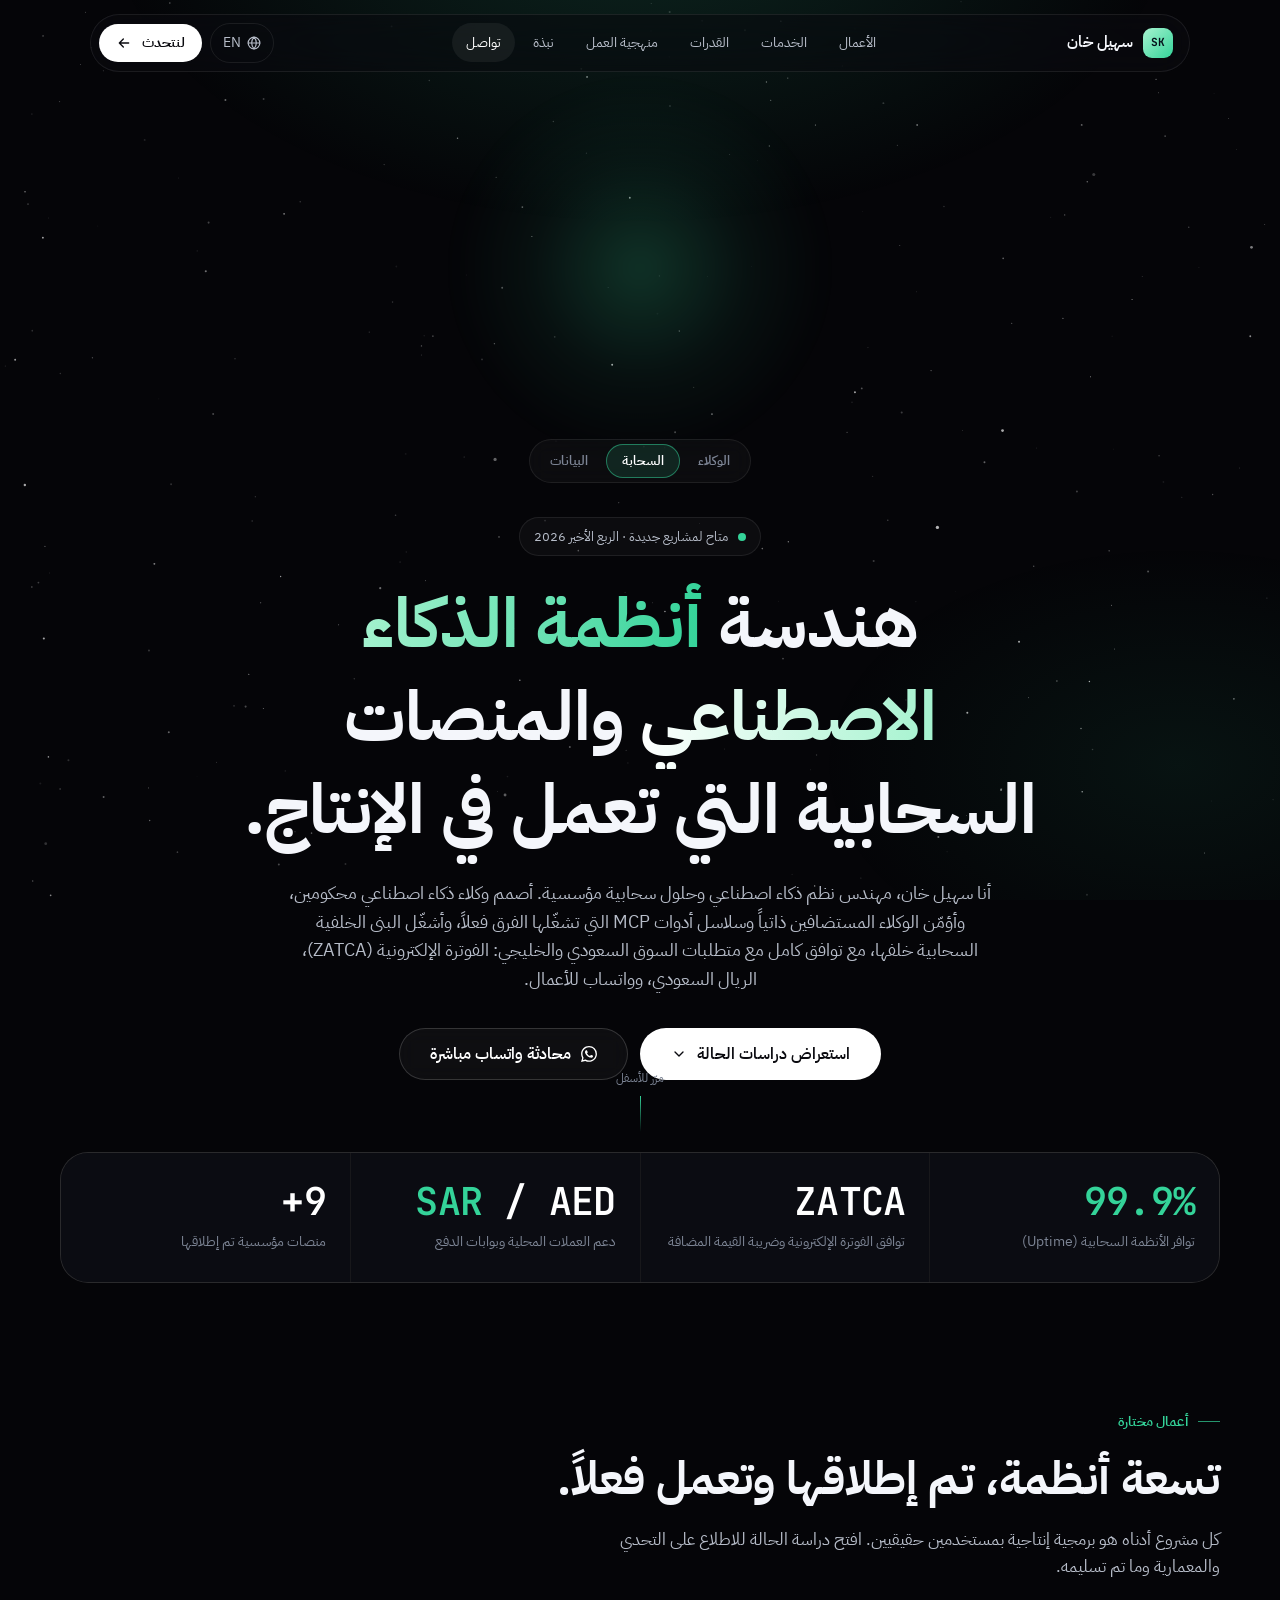
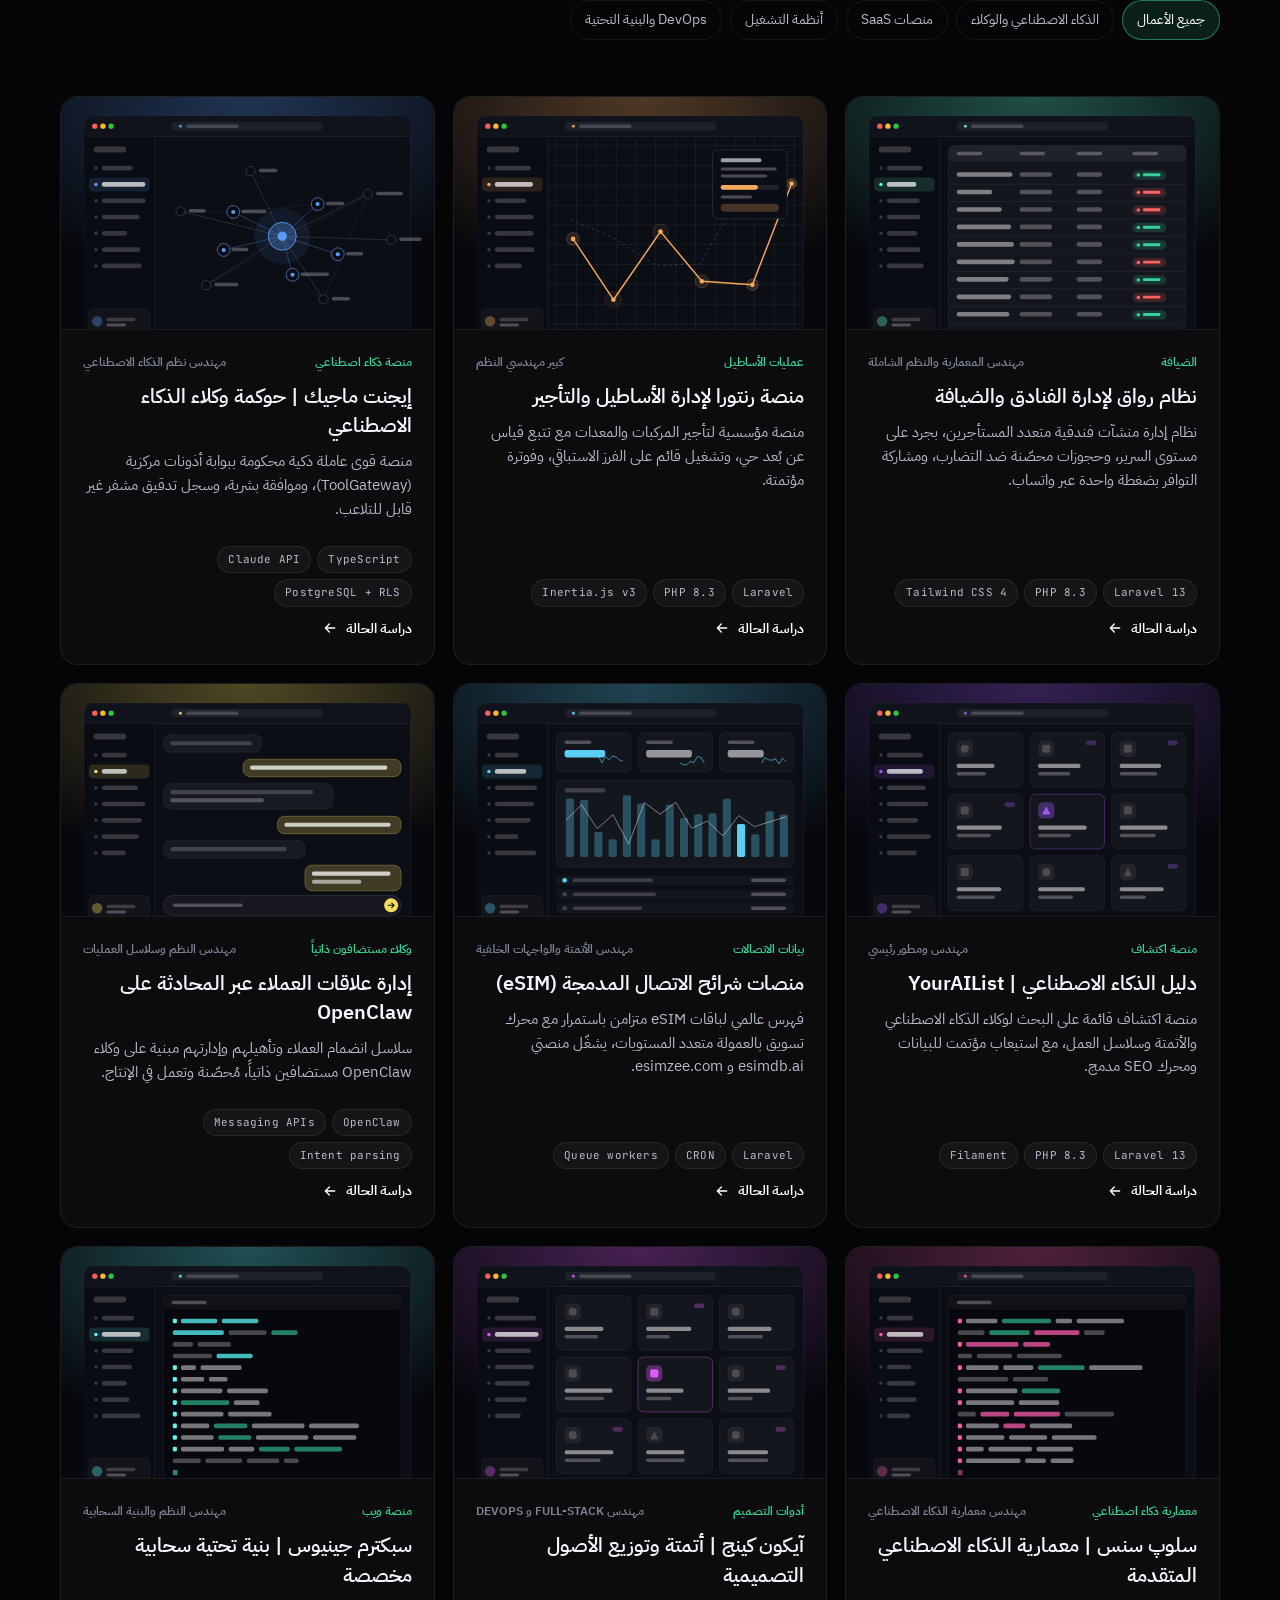
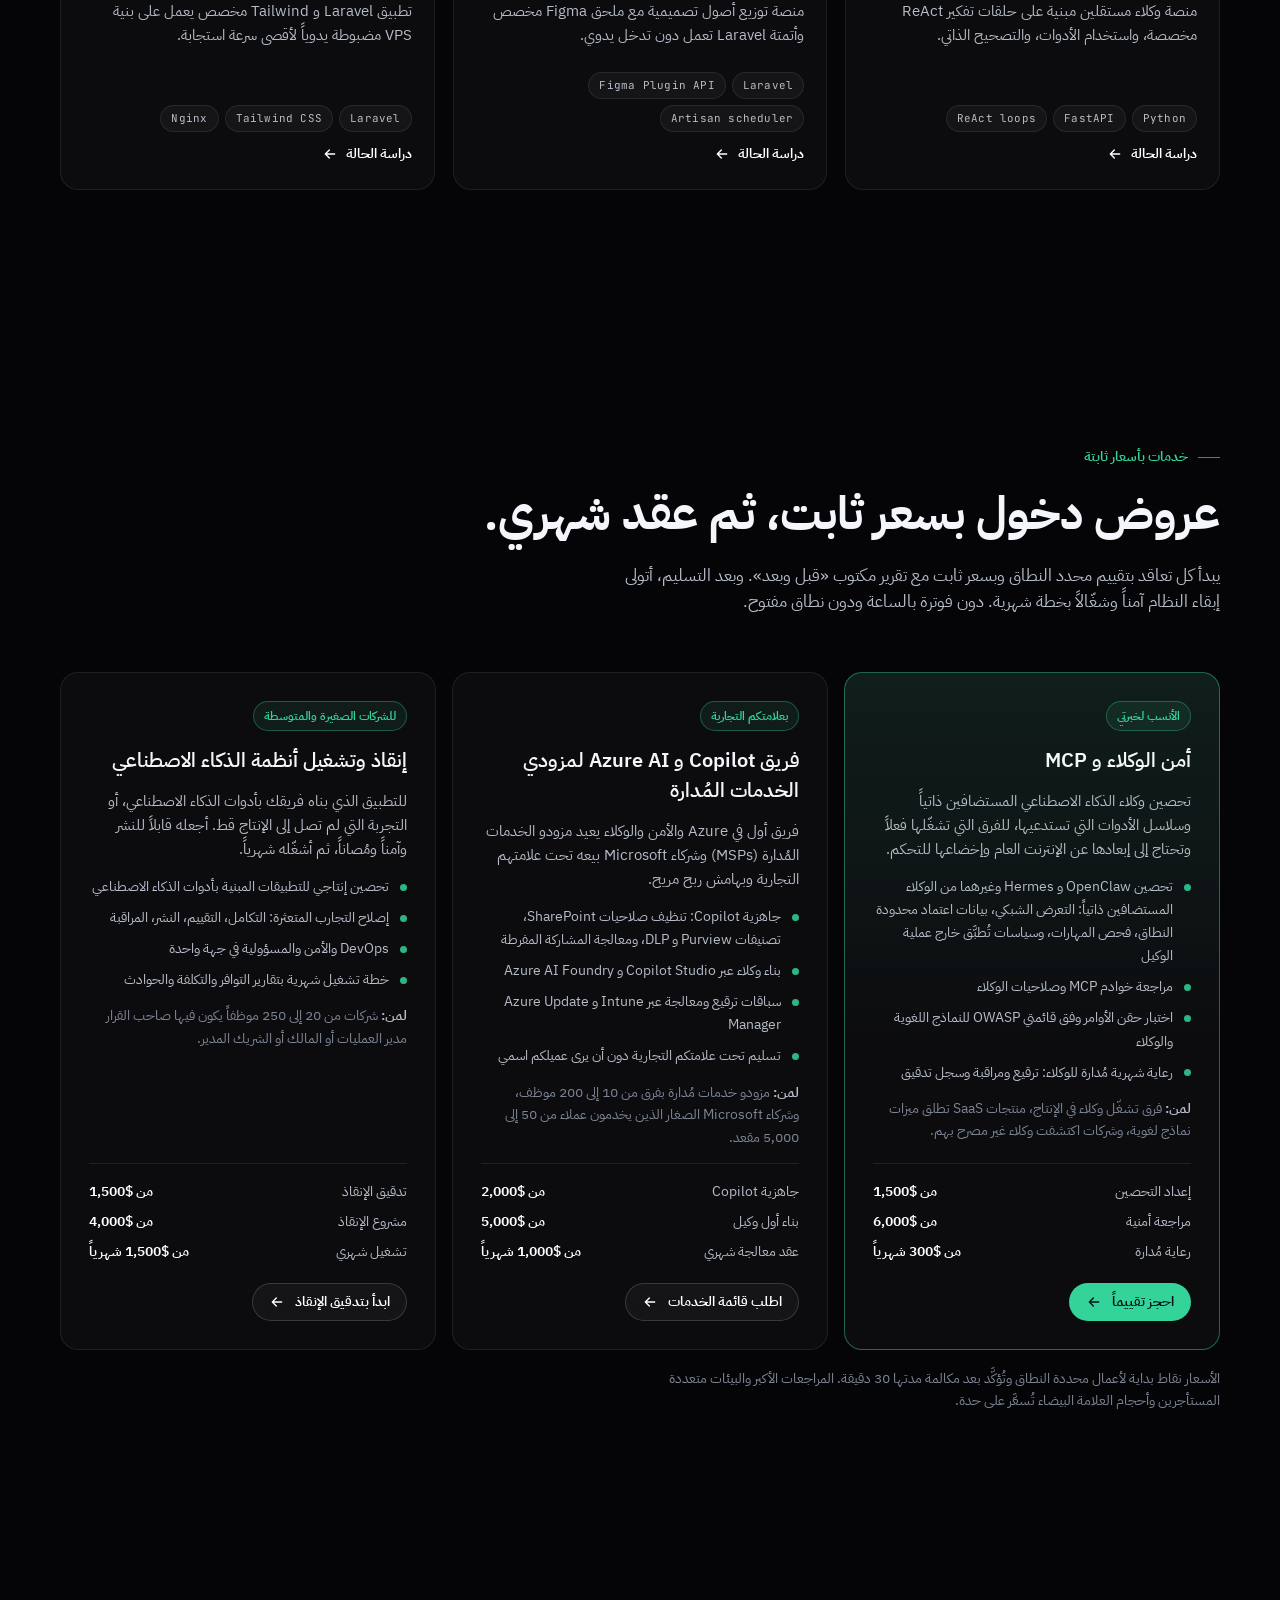
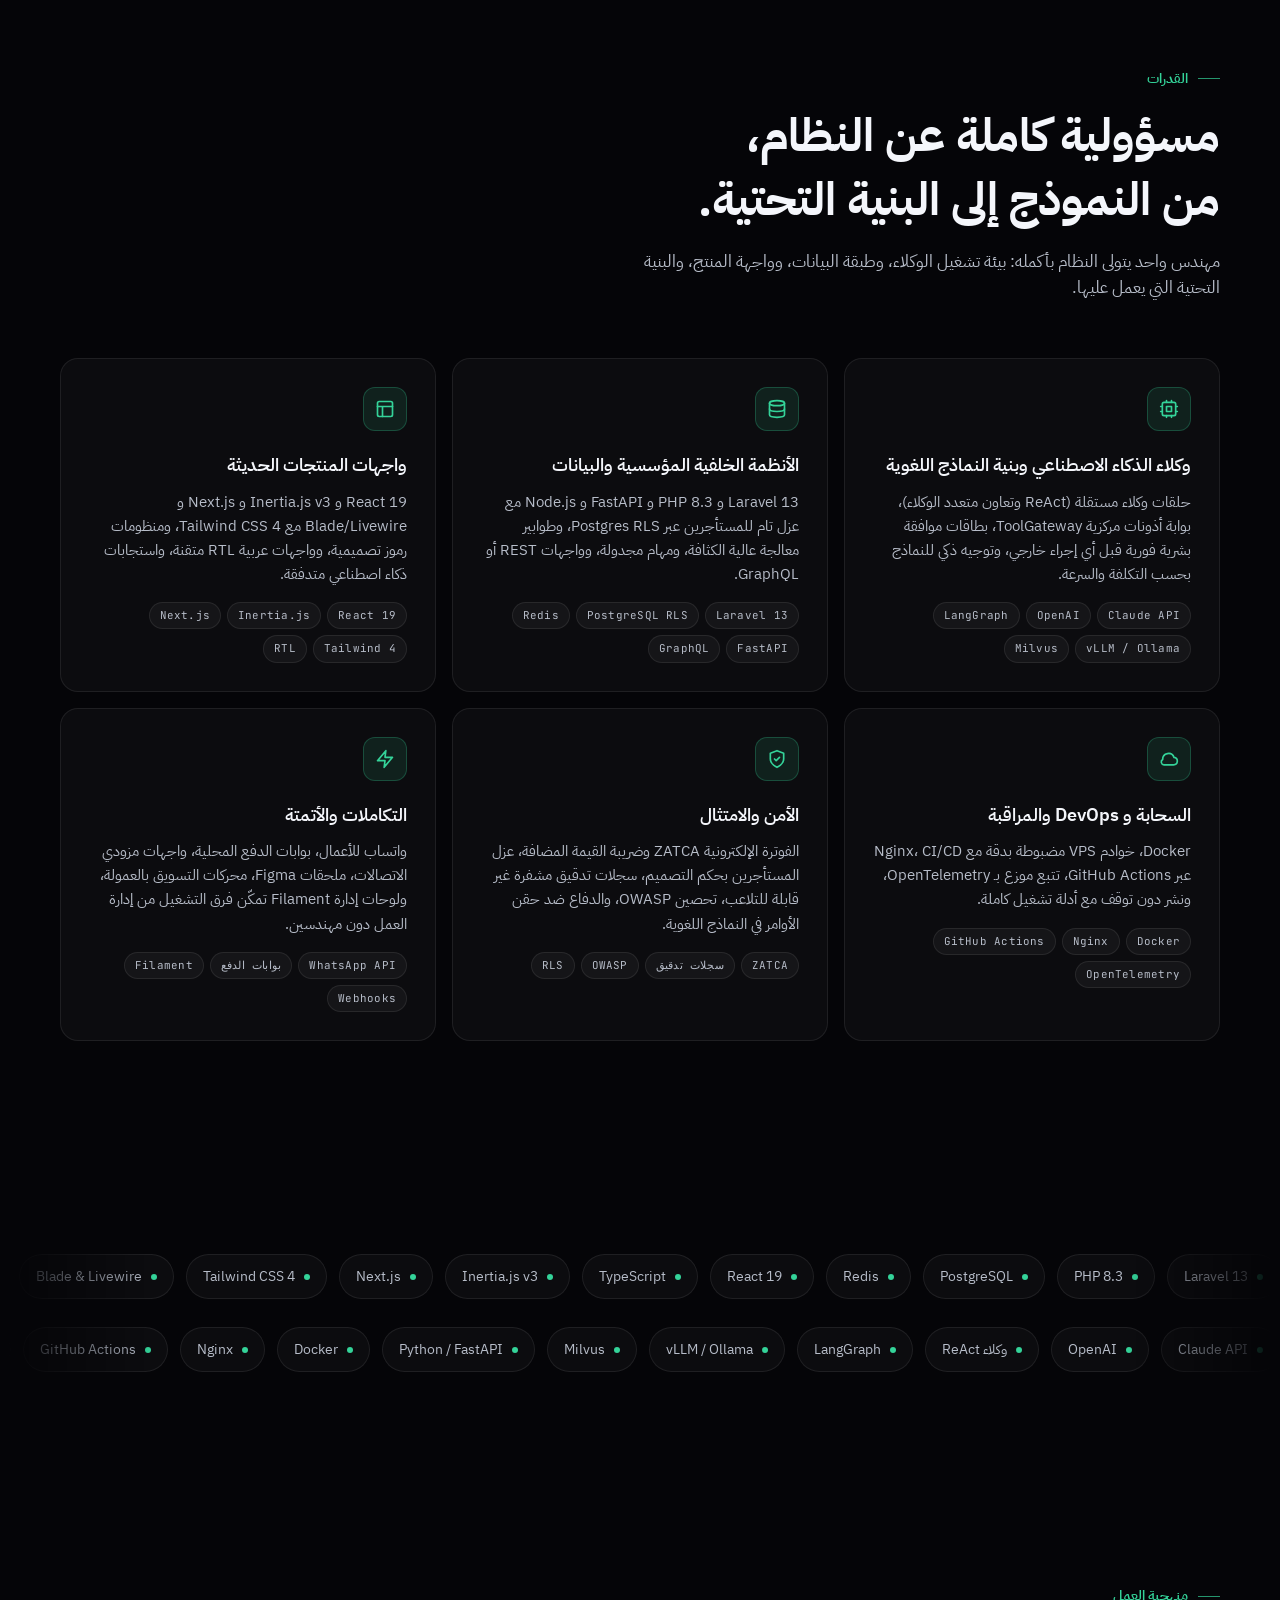
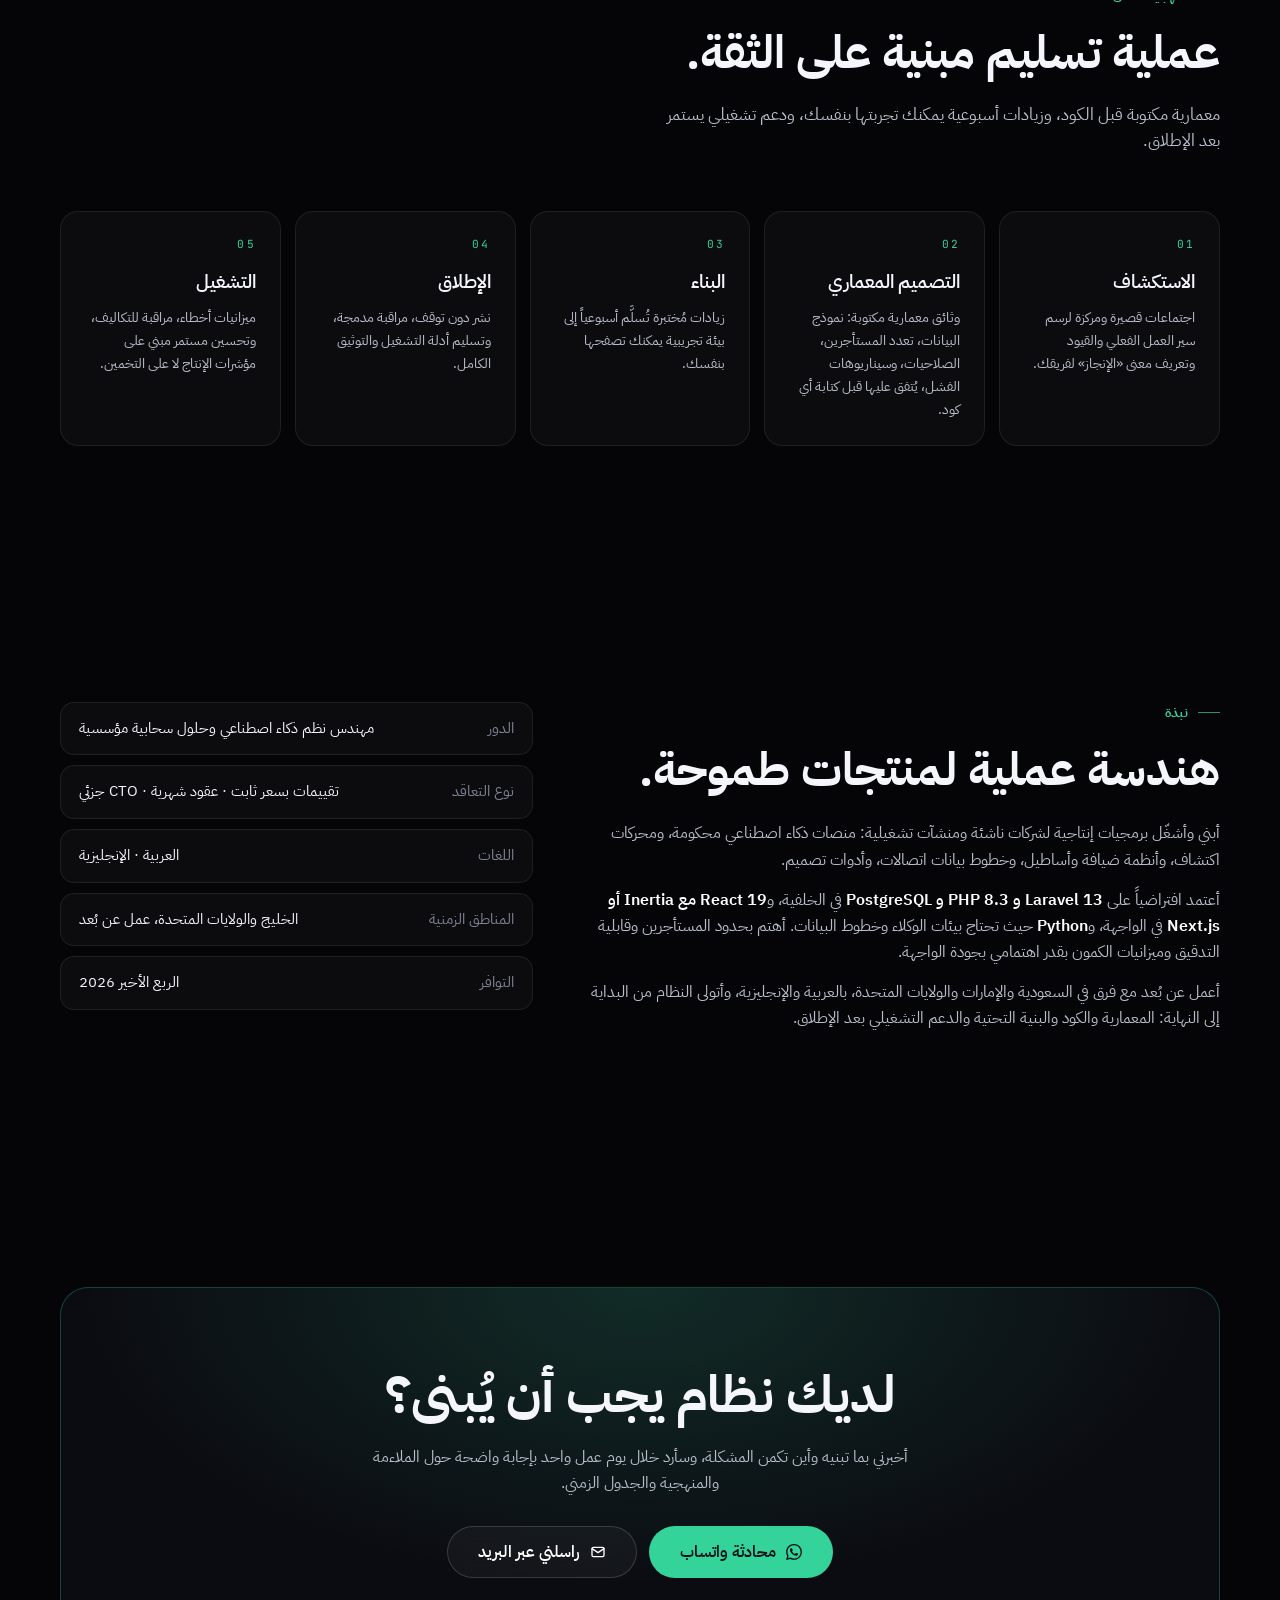
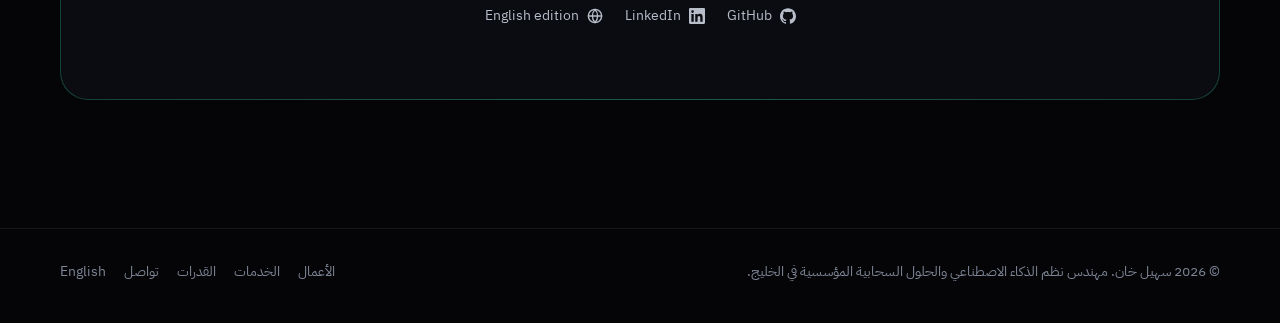
==== commit 6c6b490b: "Version 1 is REady" ====
--- a/ar.html
+++ b/ar.html
@@ -78,6 +78,7 @@
     </a>
     <ul class="nav__links" id="nav-links">
       <li><a href="#work">الأعمال</a></li>
+      <li><a href="#services">الخدمات</a></li>
       <li><a href="#capabilities">القدرات</a></li>
       <li><a href="#process">منهجية العمل</a></li>
       <li><a href="#about">نبذة</a></li>
@@ -111,7 +112,7 @@
 
     <p class="hero__status"><span class="dot" aria-hidden="true"></span> متاح لمشاريع جديدة · الربع الأخير 2026</p>
     <h1 class="hero__title" id="hero-title">هندسة <span class="grad">أنظمة الذكاء الاصطناعي</span> والمنصات السحابية التي تعمل في الإنتاج.</h1>
-    <p class="hero__sub">أنا سهيل خان، مهندس نظم ذكاء اصطناعي وحلول سحابية مؤسسية. أصمم وكلاء ذكاء اصطناعي محكومين، ومنصات SaaS متعددة المستأجرين، وبنى خلفية سحابية سريعة وقابلة للتدقيق، مع توافق كامل مع متطلبات السوق السعودي والخليجي: الفوترة الإلكترونية (ZATCA)، الريال السعودي، وواتساب للأعمال.</p>
+    <p class="hero__sub">أنا سهيل خان، مهندس نظم ذكاء اصطناعي وحلول سحابية مؤسسية. أصمم وكلاء ذكاء اصطناعي محكومين، وأؤمّن الوكلاء المستضافين ذاتياً وسلاسل أدوات MCP التي تشغّلها الفرق فعلاً، وأشغّل البنى الخلفية السحابية خلفها، مع توافق كامل مع متطلبات السوق السعودي والخليجي: الفوترة الإلكترونية (ZATCA)، الريال السعودي، وواتساب للأعمال.</p>
     <div class="hero__cta">
       <a class="btn btn--primary btn--lg" href="#work">استعراض دراسات الحالة <svg aria-hidden="true"><use href="#i-chevron"/></svg></a>
       <a class="btn btn--ghost btn--lg" data-contact="whatsapp" href="#" target="_blank" rel="noopener noreferrer"><svg aria-hidden="true"><use href="#i-wa"/></svg> محادثة واتساب مباشرة</a>
@@ -155,6 +156,74 @@
         <div class="filters" id="filters" role="group" aria-label="تصفية المشاريع" data-reveal></div>
       </div>
       <div class="projects" id="projects-grid" data-stagger></div>
+    </div>
+  </section>
+
+  <!-- ======================= الخدمات ======================= -->
+  <section class="section" id="services" aria-labelledby="services-title">
+    <div class="container">
+      <div class="section__head" data-reveal>
+        <p class="eyebrow">خدمات بأسعار ثابتة</p>
+        <h2 class="h2" id="services-title">عروض دخول بسعر ثابت، ثم عقد شهري.</h2>
+        <p class="lead">يبدأ كل تعاقد بتقييم محدد النطاق وبسعر ثابت مع تقرير مكتوب «قبل وبعد». وبعد التسليم، أتولى إبقاء النظام آمناً وشغّالاً بخطة شهرية. دون فوترة بالساعة ودون نطاق مفتوح.</p>
+      </div>
+      <div class="offers" data-stagger>
+        <article class="offer offer--lead" data-reveal>
+          <span class="offer__tag">الأنسب لخبرتي</span>
+          <h3 class="offer__title">أمن الوكلاء و MCP</h3>
+          <p class="offer__text">تحصين وكلاء الذكاء الاصطناعي المستضافين ذاتياً وسلاسل الأدوات التي تستدعيها، للفرق التي تشغّلها فعلاً وتحتاج إلى إبعادها عن الإنترنت العام وإخضاعها للتحكم.</p>
+          <ul class="offer__list">
+            <li>تحصين OpenClaw و Hermes وغيرهما من الوكلاء المستضافين ذاتياً: التعرض الشبكي، بيانات اعتماد محدودة النطاق، فحص المهارات، وسياسات تُطبَّق خارج عملية الوكيل</li>
+            <li>مراجعة خوادم MCP وصلاحيات الوكلاء</li>
+            <li>اختبار حقن الأوامر وفق قائمتي OWASP للنماذج اللغوية والوكلاء</li>
+            <li>رعاية شهرية مُدارة للوكلاء: ترقيع ومراقبة وسجل تدقيق</li>
+          </ul>
+          <p class="offer__for"><strong>لمن:</strong> فرق تشغّل وكلاء في الإنتاج، منتجات SaaS تطلق ميزات نماذج لغوية، وشركات اكتشفت وكلاء غير مصرح بهم.</p>
+          <div class="offer__price">
+            <div><span>إعداد التحصين</span><b>من $1,500</b></div>
+            <div><span>مراجعة أمنية</span><b>من $6,000</b></div>
+            <div><span>رعاية مُدارة</span><b>من $300 شهرياً</b></div>
+          </div>
+          <a class="btn btn--accent btn--sm" data-contact="whatsapp" data-wa-text="مرحباً سهيل، أود حجز تقييم لأمن الوكلاء و MCP." href="#" target="_blank" rel="noopener noreferrer">احجز تقييماً <svg class="icon-flip" aria-hidden="true"><use href="#i-arrow"/></svg></a>
+        </article>
+        <article class="offer" data-reveal>
+          <span class="offer__tag">بعلامتكم التجارية</span>
+          <h3 class="offer__title">فريق Copilot و Azure AI لمزودي الخدمات المُدارة</h3>
+          <p class="offer__text">فريق أول في Azure والأمن والوكلاء يعيد مزودو الخدمات المُدارة (MSPs) وشركاء Microsoft بيعه تحت علامتهم التجارية وبهامش ربح مريح.</p>
+          <ul class="offer__list">
+            <li>جاهزية Copilot: تنظيف صلاحيات SharePoint، تصنيفات Purview و DLP، ومعالجة المشاركة المفرطة</li>
+            <li>بناء وكلاء عبر Copilot Studio و Azure AI Foundry</li>
+            <li>سباقات ترقيع ومعالجة عبر Intune و Azure Update Manager</li>
+            <li>تسليم تحت علامتكم التجارية دون أن يرى عميلكم اسمي</li>
+          </ul>
+          <p class="offer__for"><strong>لمن:</strong> مزودو خدمات مُدارة بفرق من 10 إلى 200 موظف، وشركاء Microsoft الصغار الذين يخدمون عملاء من 50 إلى 5,000 مقعد.</p>
+          <div class="offer__price">
+            <div><span>جاهزية Copilot</span><b>من $2,000</b></div>
+            <div><span>بناء أول وكيل</span><b>من $5,000</b></div>
+            <div><span>عقد معالجة شهري</span><b>من $1,000 شهرياً</b></div>
+          </div>
+          <a class="btn btn--ghost btn--sm" data-contact="whatsapp" data-wa-text="مرحباً سهيل، أدير شركة خدمات مُدارة أو شريك Microsoft وأود مناقشة فريق Copilot و Azure AI بعلامتنا التجارية." href="#" target="_blank" rel="noopener noreferrer">اطلب قائمة الخدمات <svg class="icon-flip" aria-hidden="true"><use href="#i-arrow"/></svg></a>
+        </article>
+        <article class="offer" data-reveal>
+          <span class="offer__tag">للشركات الصغيرة والمتوسطة</span>
+          <h3 class="offer__title">إنقاذ وتشغيل أنظمة الذكاء الاصطناعي</h3>
+          <p class="offer__text">للتطبيق الذي بناه فريقك بأدوات الذكاء الاصطناعي، أو التجربة التي لم تصل إلى الإنتاج قط. أجعله قابلاً للنشر وآمناً ومُصاناً، ثم أشغّله شهرياً.</p>
+          <ul class="offer__list">
+            <li>تحصين إنتاجي للتطبيقات المبنية بأدوات الذكاء الاصطناعي</li>
+            <li>إصلاح التجارب المتعثرة: التكامل، التقييم، النشر، المراقبة</li>
+            <li>DevOps والأمن والمسؤولية في جهة واحدة</li>
+            <li>خطة تشغيل شهرية بتقارير التوافر والتكلفة والحوادث</li>
+          </ul>
+          <p class="offer__for"><strong>لمن:</strong> شركات من 20 إلى 250 موظفاً يكون فيها صاحب القرار مدير العمليات أو المالك أو الشريك المدير.</p>
+          <div class="offer__price">
+            <div><span>تدقيق الإنقاذ</span><b>من $1,500</b></div>
+            <div><span>مشروع الإنقاذ</span><b>من $4,000</b></div>
+            <div><span>تشغيل شهري</span><b>من $1,500 شهرياً</b></div>
+          </div>
+          <a class="btn btn--ghost btn--sm" data-contact="whatsapp" data-wa-text="مرحباً سهيل، لدينا تطبيق مبني بالذكاء الاصطناعي أو تجربة متعثرة تحتاج إلى إنقاذ. هل يمكننا التحدث؟" href="#" target="_blank" rel="noopener noreferrer">ابدأ بتدقيق الإنقاذ <svg class="icon-flip" aria-hidden="true"><use href="#i-arrow"/></svg></a>
+        </article>
+      </div>
+      <p class="offers__note">الأسعار نقاط بداية لأعمال محددة النطاق وتُؤكَّد بعد مكالمة مدتها 30 دقيقة. المراجعات الأكبر والبيئات متعددة المستأجرين وأحجام العلامة البيضاء تُسعَّر على حدة.</p>
     </div>
   </section>
 
@@ -245,7 +314,7 @@
       </div>
       <div class="facts" data-stagger>
         <div class="fact" data-reveal><span>الدور</span><span>مهندس نظم ذكاء اصطناعي وحلول سحابية مؤسسية</span></div>
-        <div class="fact" data-reveal><span>نوع التعاقد</span><span>استشارات معمارية · بناء كامل · CTO جزئي</span></div>
+        <div class="fact" data-reveal><span>نوع التعاقد</span><span>تقييمات بسعر ثابت · عقود شهرية · CTO جزئي</span></div>
         <div class="fact" data-reveal><span>اللغات</span><span>العربية · الإنجليزية</span></div>
         <div class="fact" data-reveal><span>المناطق الزمنية</span><span>الخليج والولايات المتحدة، عمل عن بُعد</span></div>
         <div class="fact" data-reveal><span>التوافر</span><span>الربع الأخير 2026</span></div>
@@ -280,6 +349,7 @@
     <div>© <span data-year>2026</span> سهيل خان. مهندس نظم الذكاء الاصطناعي والحلول السحابية المؤسسية في الخليج.</div>
     <div class="footer__links">
       <a href="#work">الأعمال</a>
+      <a href="#services">الخدمات</a>
       <a href="#capabilities">القدرات</a>
       <a href="#contact">تواصل</a>
       <a href="index.html" hreflang="en" lang="en">English</a>
--- a/assets/css/styles.css
+++ b/assets/css/styles.css
@@ -374,6 +374,37 @@
 [dir="rtl"] .project__link svg { transform: scaleX(-1); }
 [dir="rtl"] .project:hover .project__link svg { transform: translateX(-4px) scaleX(-1); }
 
+/* ---------- Productized services (offers) ------------------------------- */
+.offers { display: grid; grid-template-columns: repeat(3, 1fr); gap: 16px; }
+@media (max-width: 980px) { .offers { grid-template-columns: 1fr; } }
+.offer {
+  position: relative; display: flex; flex-direction: column; gap: 14px; padding: 28px;
+  border-radius: var(--radius); border: 1px solid var(--border); background: var(--surface);
+  transition: transform .35s var(--ease), border-color .35s;
+}
+.offer:hover { transform: translateY(-4px); border-color: rgba(var(--accent-rgb), .4); }
+.offer--lead { border-color: rgba(var(--accent-rgb), .45); background: linear-gradient(180deg, rgba(var(--accent-rgb), .09), transparent 55%), var(--surface); }
+.offer__tag {
+  align-self: flex-start; padding: 4px 10px; border-radius: 999px;
+  font-family: var(--font-mono); font-size: .66rem; letter-spacing: .14em; text-transform: uppercase; color: var(--accent);
+  border: 1px solid rgba(var(--accent-rgb), .35); background: rgba(var(--accent-rgb), .08);
+}
+html[lang="ar"] .offer__tag { font-family: var(--font-sans); letter-spacing: 0; font-size: .78rem; font-weight: 600; }
+.offer__title { font-size: 1.25rem; font-weight: 600; letter-spacing: -.01em; line-height: 1.25; }
+html[lang="ar"] .offer__title { letter-spacing: 0; line-height: 1.5; }
+.offer__text { color: var(--text-2); font-size: .94rem; }
+.offer__list { display: grid; gap: 8px; color: var(--text-2); font-size: .9rem; }
+.offer__list li { position: relative; padding-inline-start: 18px; }
+.offer__list li::before { content: ""; position: absolute; inset-inline-start: 0; top: .6em; width: 7px; height: 7px; border-radius: 50%; background: var(--accent); opacity: .85; }
+.offer__for { font-size: .88rem; color: var(--text-3); }
+.offer__for strong { color: var(--text-2); font-weight: 600; }
+.offer__price { margin-top: auto; padding-top: 16px; border-top: 1px solid var(--border); display: grid; gap: 7px; }
+.offer__price div { display: flex; justify-content: space-between; align-items: baseline; gap: 12px; font-size: .9rem; color: var(--text-2); }
+.offer__price b { font-family: var(--font-mono); font-weight: 600; color: #fff; white-space: nowrap; }
+html[lang="ar"] .offer__price b { font-family: var(--font-sans); }
+.offer .btn { margin-top: 6px; align-self: flex-start; }
+.offers__note { margin-top: 18px; color: var(--text-3); font-size: .85rem; max-width: 72ch; }
+
 /* ---------- Process ------------------------------------------------------ */
 .steps { display: grid; grid-template-columns: repeat(5, 1fr); gap: 14px; }
 @media (max-width: 980px) { .steps { grid-template-columns: repeat(2, 1fr); } }
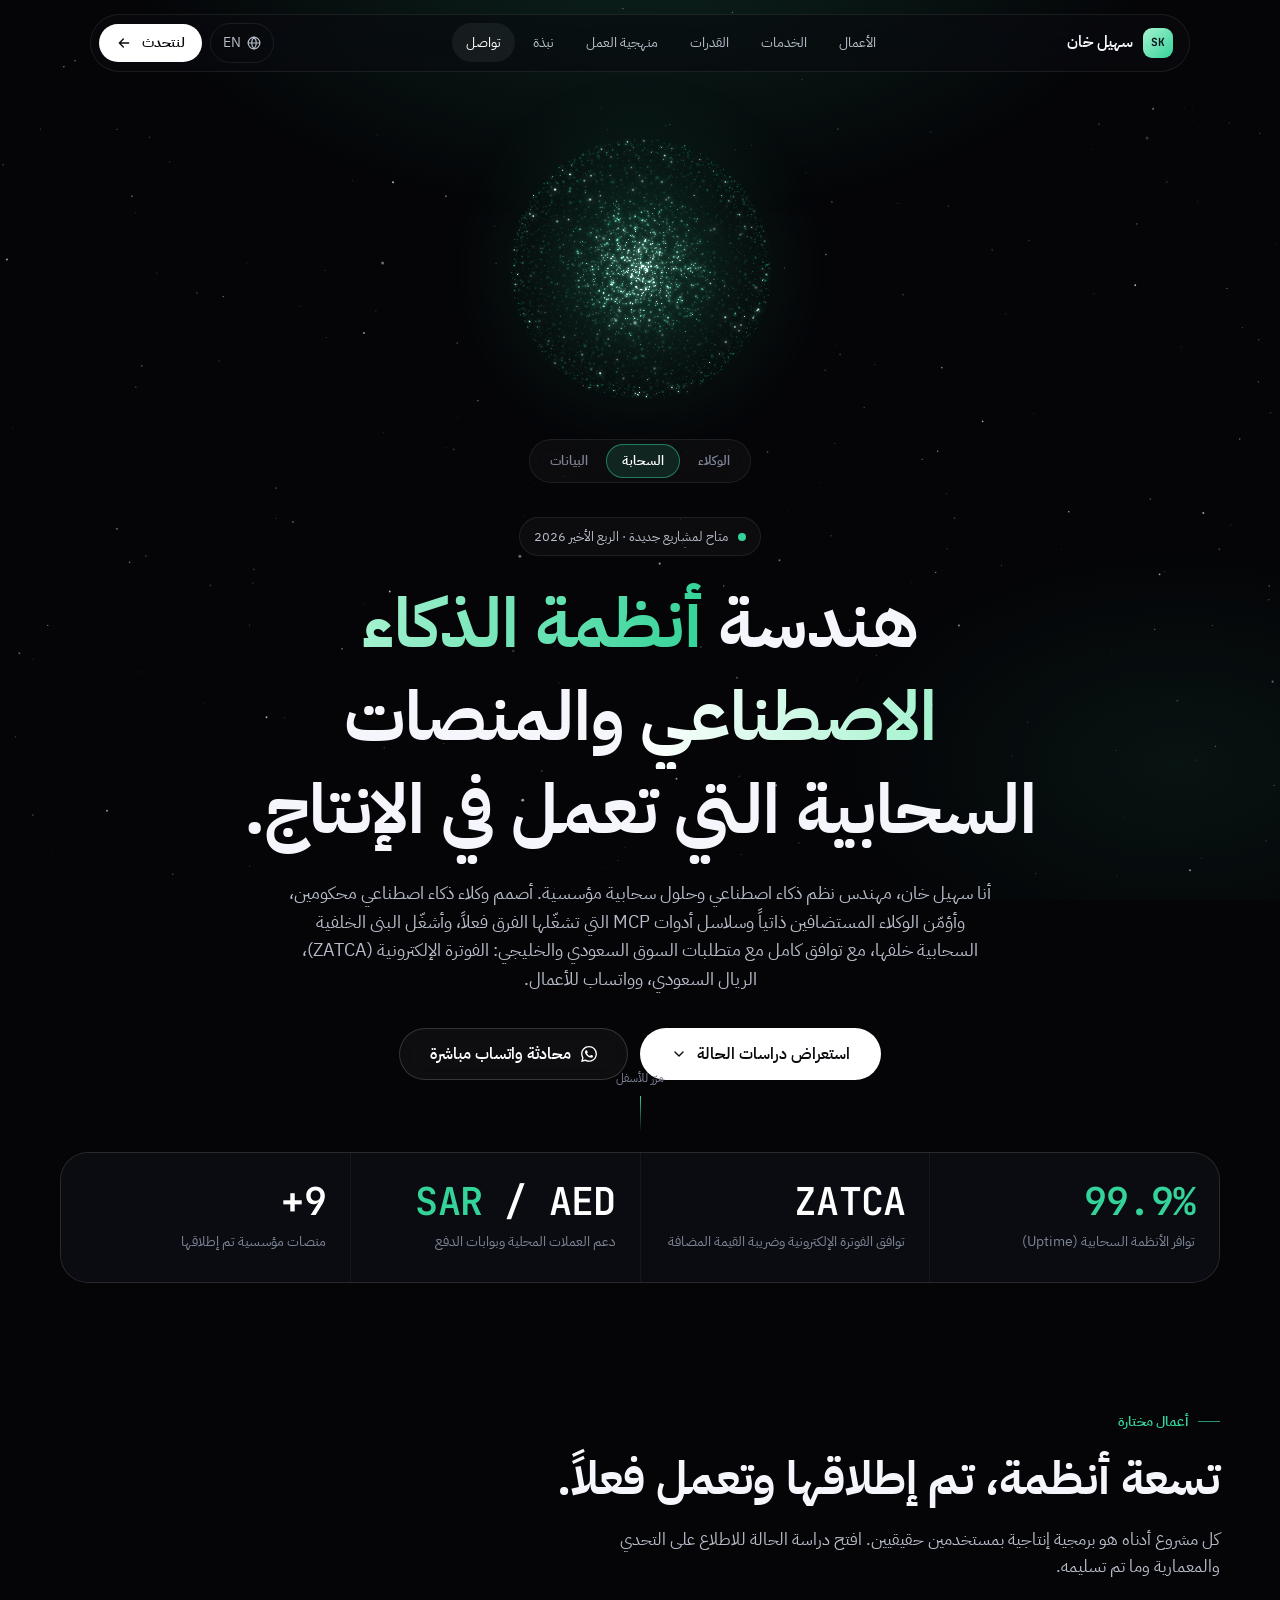
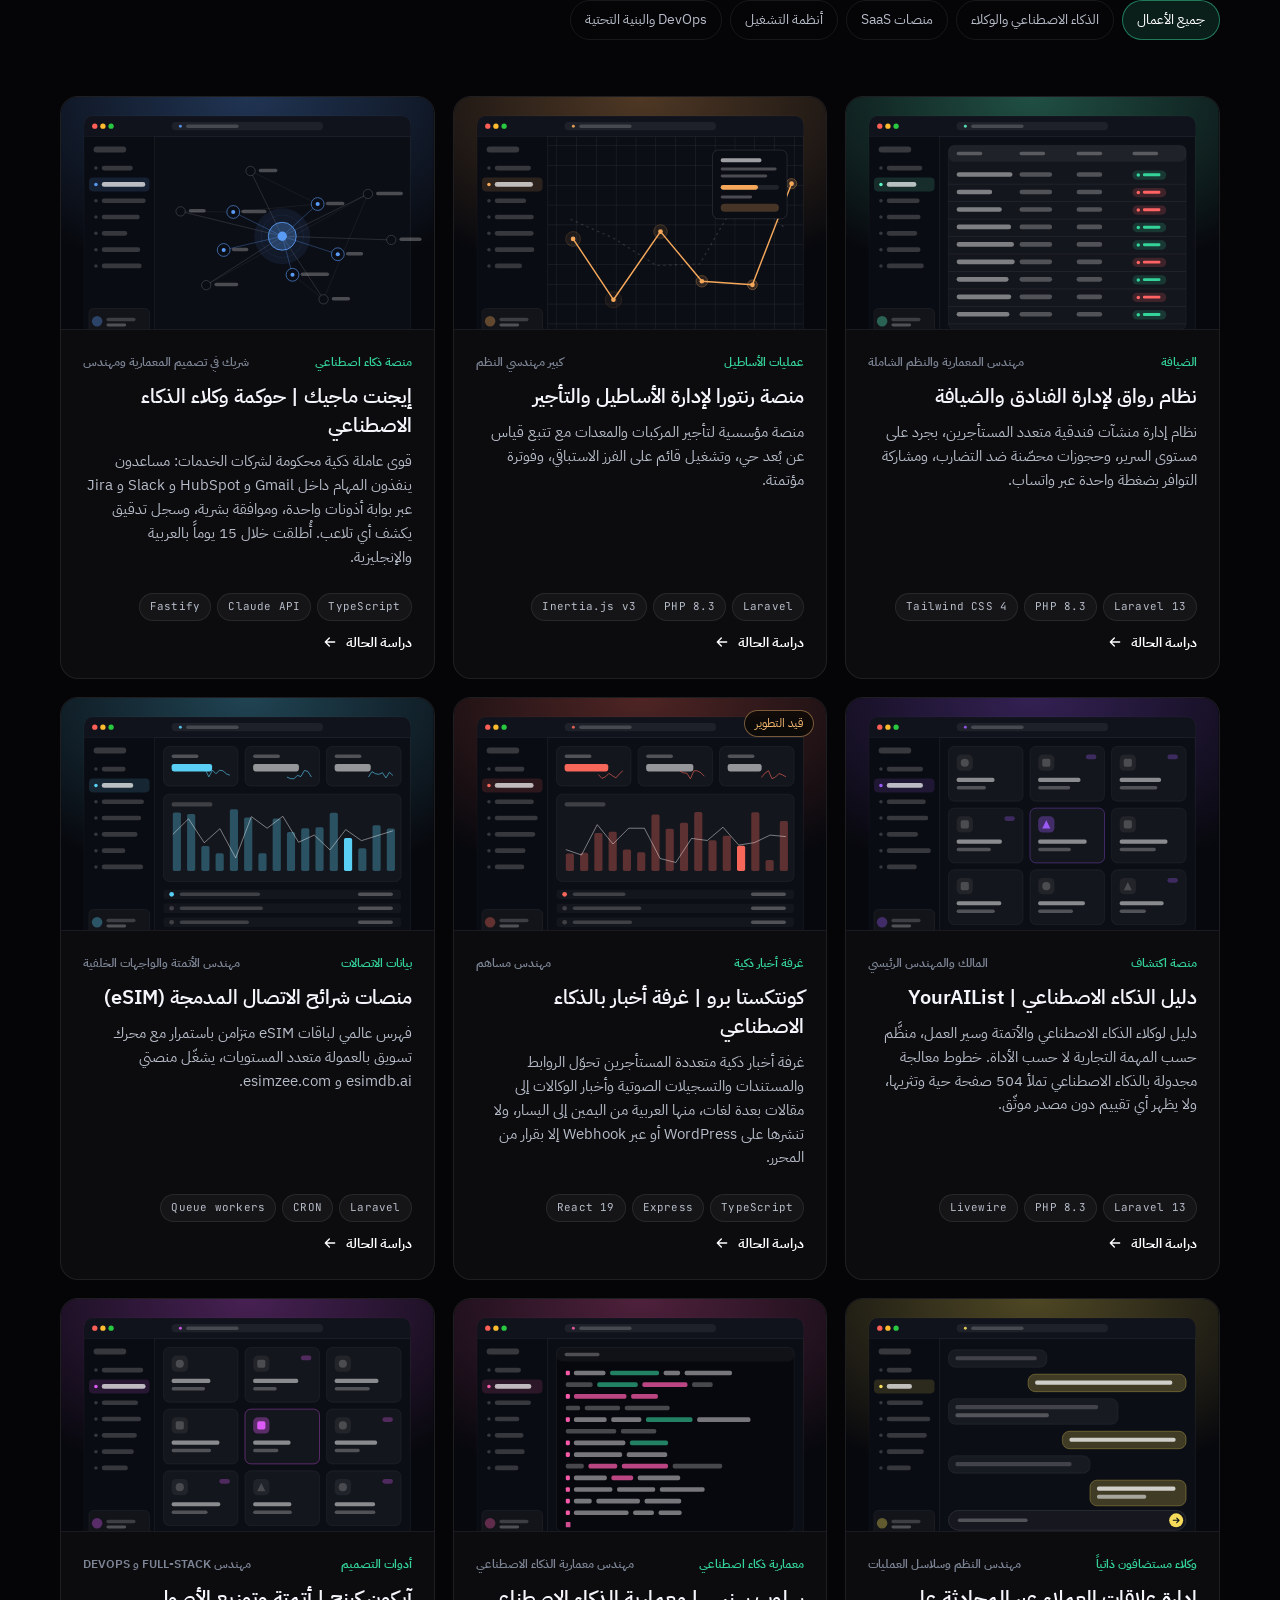
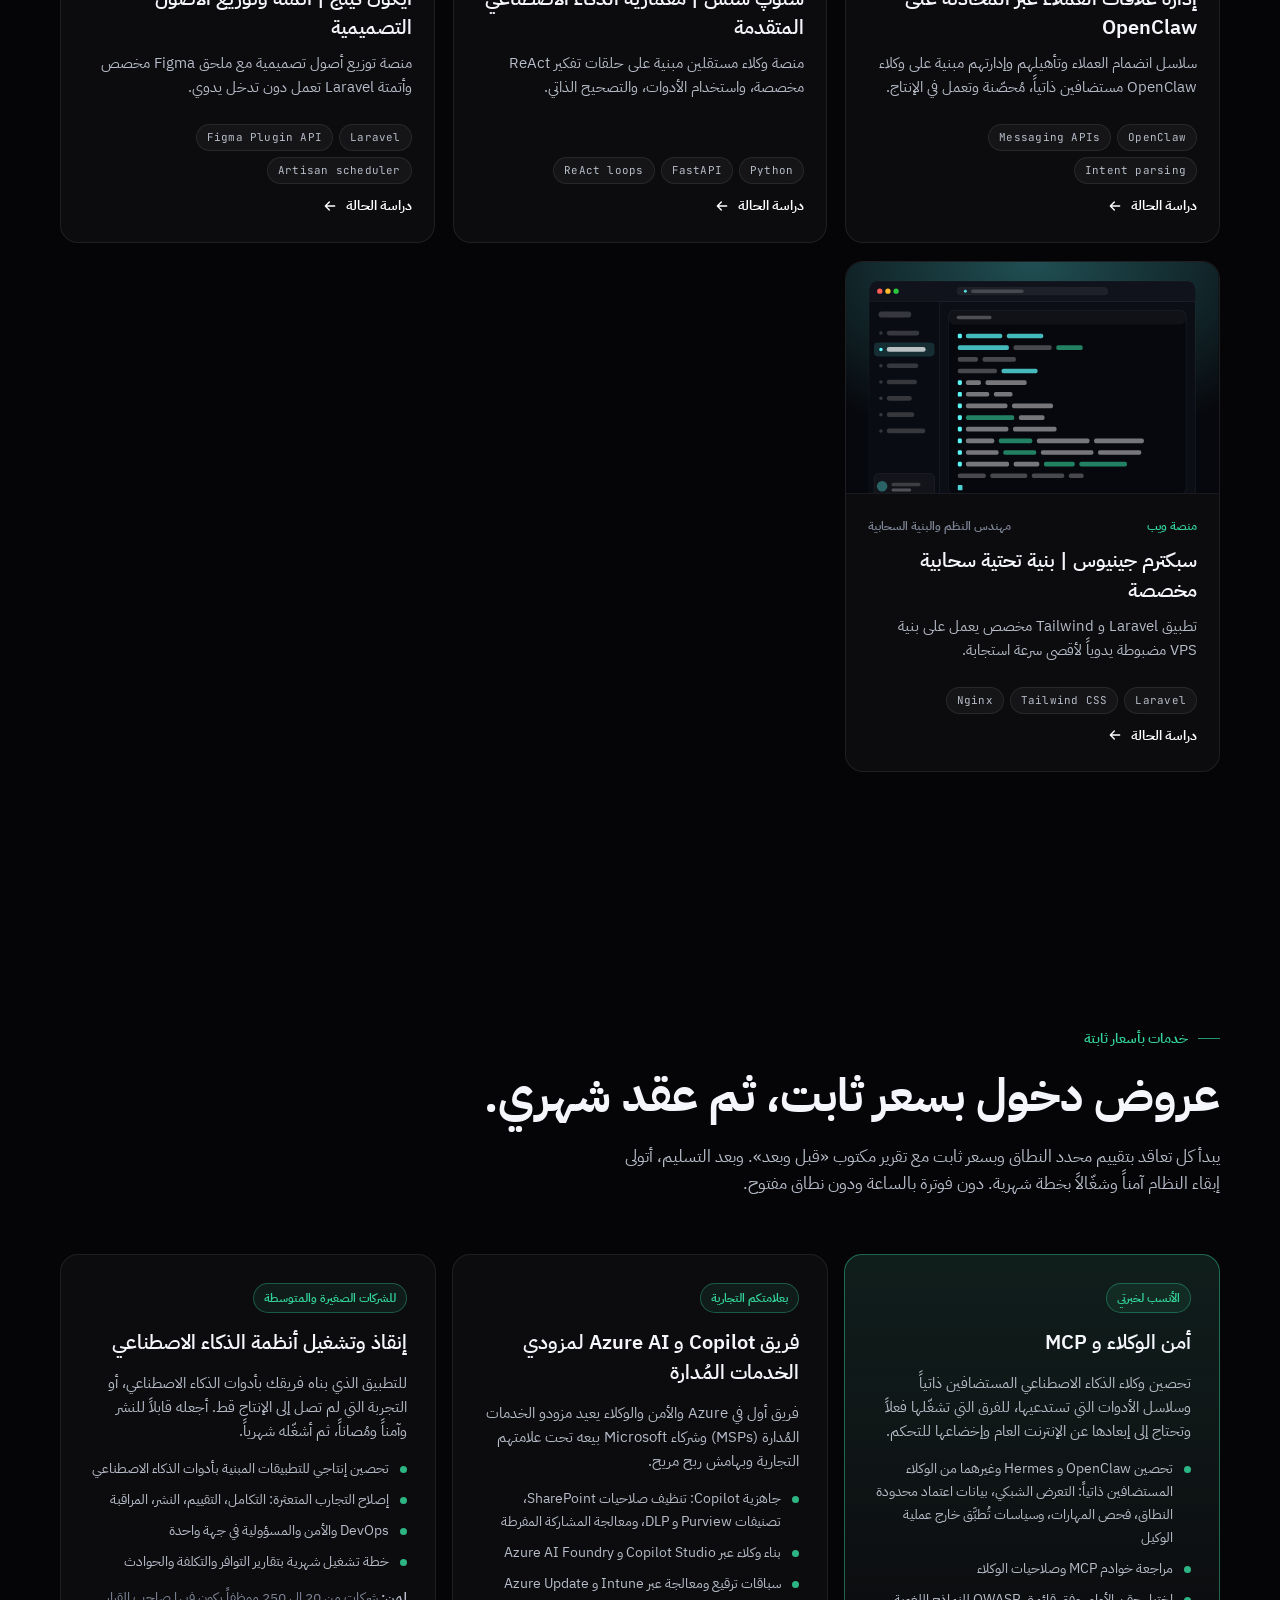
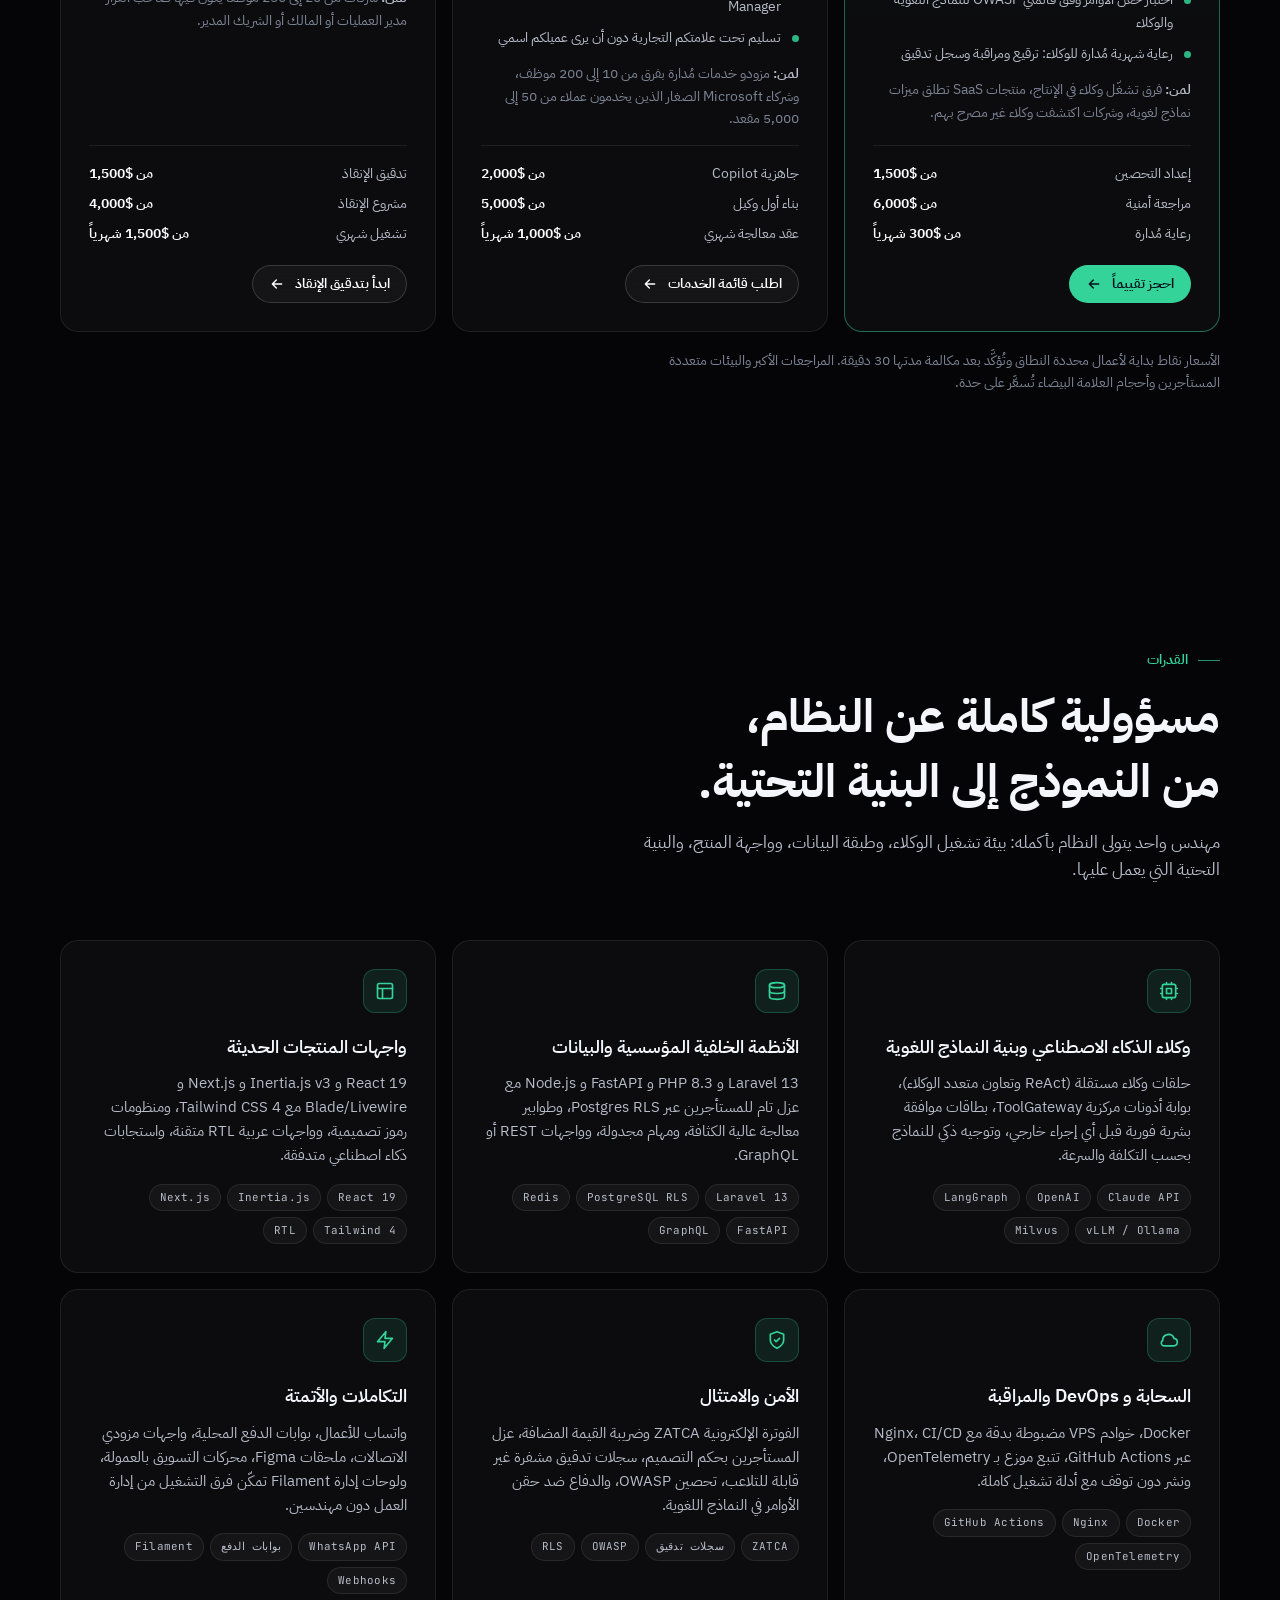
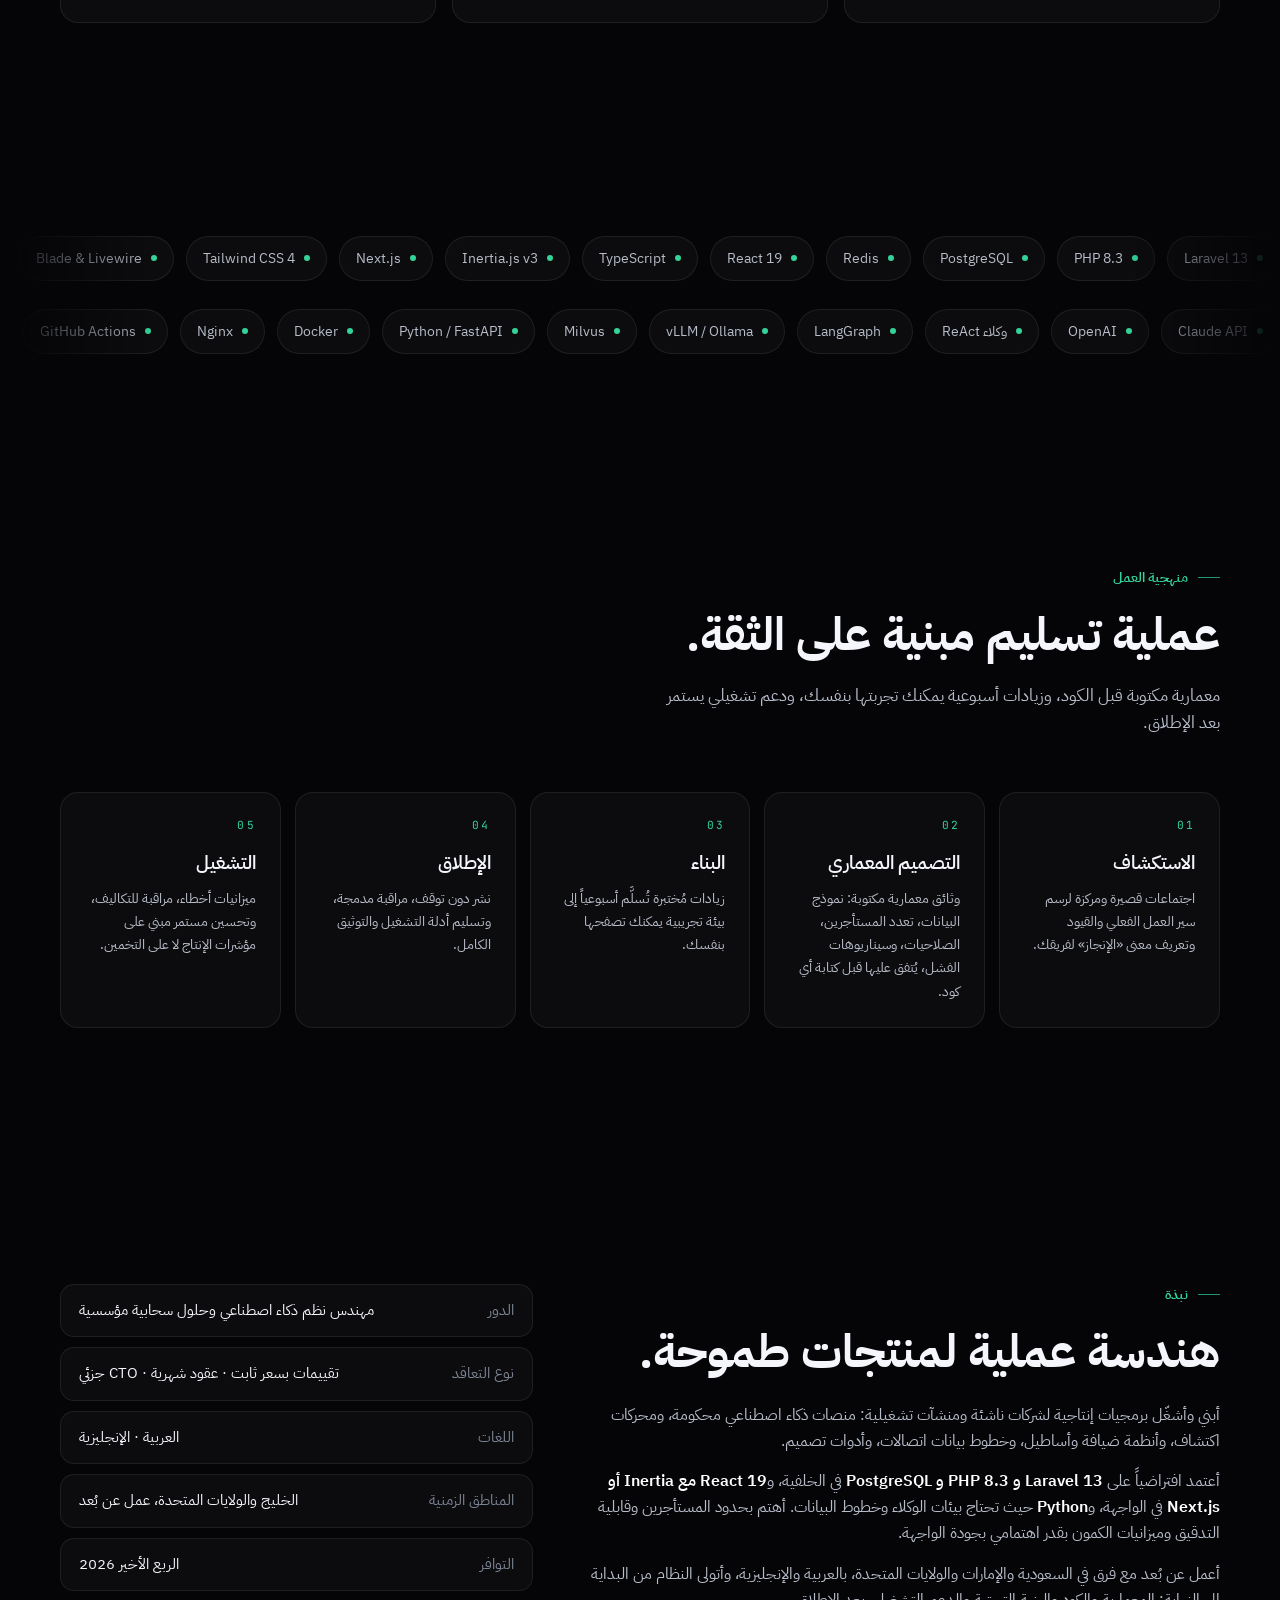
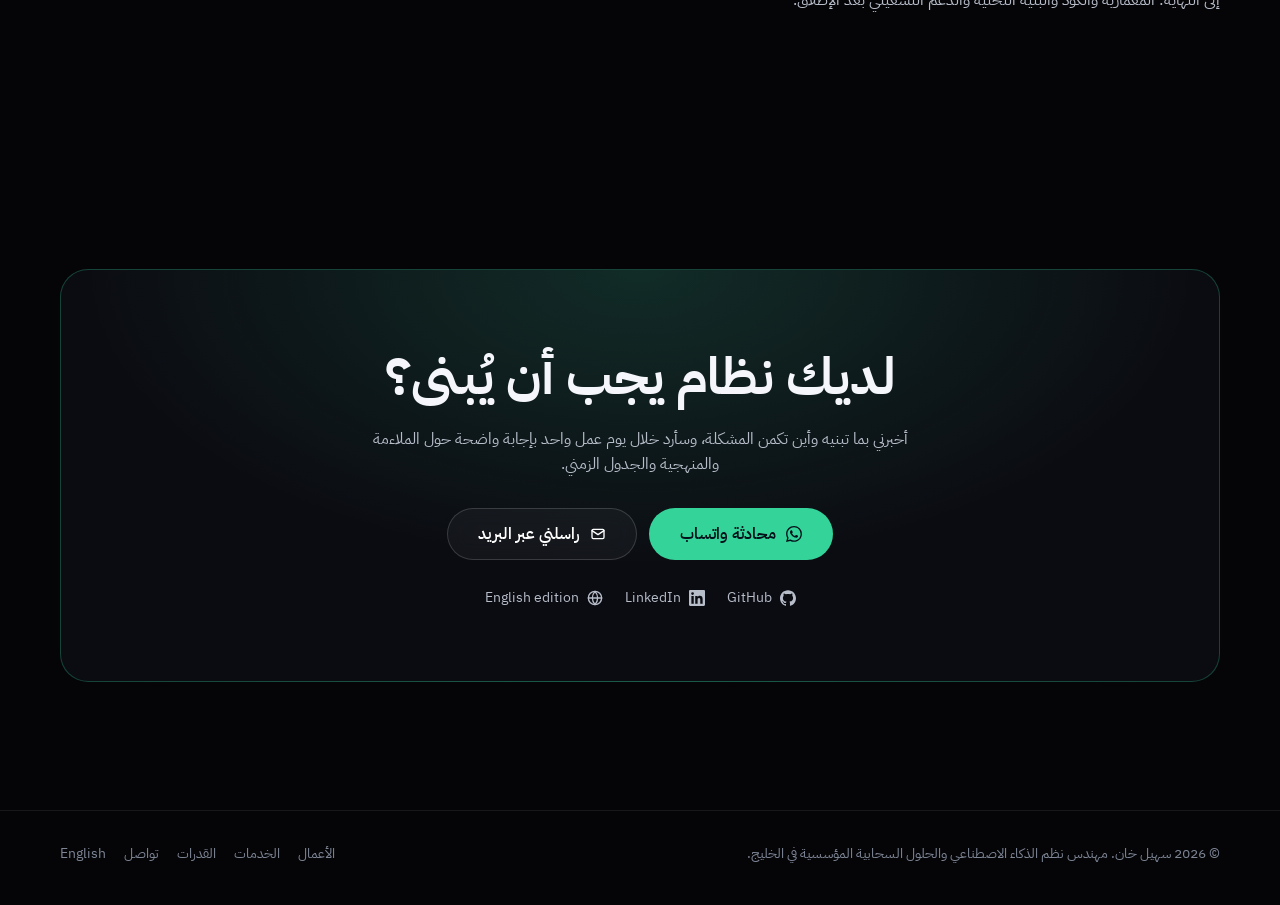
==== commit dce9ec82: "Add bilingual 6-part case studies for AgentMagic, YourAIList and ContextaPro Projects can now carry " ====
--- a/ar.html
+++ b/ar.html
@@ -367,13 +367,16 @@
         <div class="dialog__meta" id="dlg-meta"></div>
         <h2 class="dialog__title" id="dlg-title"></h2>
         <p class="dialog__lead" id="dlg-lead"></p>
-        <div class="dialog__grid">
-          <section class="dialog__block"><h3 class="dialog__h3">التحدي</h3><p id="dlg-problem"></p></section>
-          <section class="dialog__block"><h3 class="dialog__h3">الحل</h3><p id="dlg-solution"></p></section>
-        </div>
-        <section class="dialog__section"><h3 class="dialog__h3">أبرز الجوانب الهندسية</h3><ul class="bullets" id="dlg-highlights"></ul></section>
-        <section class="dialog__section"><h3 class="dialog__h3">النتائج</h3><div class="outcomes" id="dlg-outcomes"></div></section>
-        <section class="dialog__section"><h3 class="dialog__h3">التقنيات</h3><div class="dialog__chips" id="dlg-stack"></div></section>
+        <div id="dlg-legacy">
+          <div class="dialog__grid">
+            <section class="dialog__block"><h3 class="dialog__h3">التحدي</h3><p id="dlg-problem"></p></section>
+            <section class="dialog__block"><h3 class="dialog__h3">الحل</h3><p id="dlg-solution"></p></section>
+          </div>
+          <section class="dialog__section"><h3 class="dialog__h3">أبرز الجوانب الهندسية</h3><ul class="bullets" id="dlg-highlights"></ul></section>
+          <section class="dialog__section"><h3 class="dialog__h3">النتائج</h3><div class="outcomes" id="dlg-outcomes"></div></section>
+          <section class="dialog__section"><h3 class="dialog__h3">التقنيات</h3><div class="dialog__chips" id="dlg-stack"></div></section>
+        </div>
+        <div class="cs" id="dlg-cs" hidden></div>
         <div class="dialog__actions" id="dlg-actions"></div>
       </div>
     </div>
--- a/assets/css/styles.css
+++ b/assets/css/styles.css
@@ -60,6 +60,7 @@
 body.has-dialog { overflow: hidden; }
 img, svg { display: block; max-width: 100%; }
 a { color: inherit; text-decoration: none; }
+[hidden] { display: none !important; }
 button { font: inherit; color: inherit; background: none; border: 0; padding: 0; cursor: pointer; }
 h1, h2, h3, h4, p { margin: 0; }
 ul { margin: 0; padding: 0; list-style: none; }
@@ -471,7 +472,7 @@
 .dialog__close svg { width: 16px; height: 16px; }
 .dialog__media { aspect-ratio: 21 / 9; background: #07080d; border-bottom: 1px solid var(--border); overflow: hidden; }
 .dialog__media svg, .dialog__media img { width: 100%; height: 100%; object-fit: cover; }
-.dialog__body { padding: clamp(22px, 4vw, 40px); }
+.dialog__body { --dpad: clamp(22px, 4vw, 40px); padding: var(--dpad); }
 .dialog__meta { display: flex; flex-wrap: wrap; gap: 8px 18px; font-family: var(--font-mono); font-size: .68rem; letter-spacing: .16em; text-transform: uppercase; color: var(--accent); margin-bottom: 14px; }
 html[lang="ar"] .dialog__meta { font-family: var(--font-sans); letter-spacing: 0; font-size: .8rem; font-weight: 600; }
 .dialog__meta span + span { color: var(--text-3); }
@@ -499,6 +500,174 @@
 .dialog__actions { display: flex; flex-wrap: wrap; gap: 10px; margin-top: 28px; padding-top: 22px; border-top: 1px solid var(--border); align-items: center; }
 .dialog__note { color: var(--text-3); font-size: .85rem; }
 
+/* ---------- Full case study (projects with a `cs` block) ----------------- */
+.cs { margin-top: 22px; }
+.cs-nav {
+  position: sticky; top: 0; z-index: 2; display: flex; gap: 6px; overflow-x: auto; scrollbar-width: none;
+  margin: 0 calc(-1 * var(--dpad)) 22px; padding: 12px var(--dpad); padding-inline-end: 72px;
+  background: rgba(11, 12, 18, .9); backdrop-filter: blur(12px); -webkit-backdrop-filter: blur(12px);
+  border-block: 1px solid var(--border);
+}
+.cs-nav::-webkit-scrollbar { display: none; }
+.cs-nav { -webkit-mask-image: linear-gradient(90deg, #000 calc(100% - 84px), transparent calc(100% - 56px)); mask-image: linear-gradient(90deg, #000 calc(100% - 84px), transparent calc(100% - 56px)); }
+[dir="rtl"] .cs-nav { -webkit-mask-image: linear-gradient(270deg, #000 calc(100% - 84px), transparent calc(100% - 56px)); mask-image: linear-gradient(270deg, #000 calc(100% - 84px), transparent calc(100% - 56px)); }
+.cs-nav button {
+  flex: none; display: inline-flex; align-items: center; gap: 7px; padding: 6px 12px; border-radius: 999px;
+  border: 1px solid var(--border); font-size: .8rem; color: var(--text-2); transition: color .2s, border-color .2s, background .2s;
+}
+.cs-nav button:hover { color: #fff; border-color: rgba(var(--accent-rgb), .5); background: rgba(var(--accent-rgb), .08); }
+.cs-nav i { font-style: normal; font-family: var(--font-mono); font-size: .64rem; color: var(--accent); }
+
+.cs-intro { display: grid; gap: 14px; }
+.cs-role {
+  padding: 18px 20px; border-radius: 14px; border: 1px solid rgba(var(--accent-rgb), .3);
+  background: linear-gradient(180deg, rgba(var(--accent-rgb), .08), transparent 80%), var(--surface);
+}
+.cs-role p { color: var(--text-2); font-size: .95rem; }
+.cs-glance { display: grid; grid-template-columns: repeat(auto-fit, minmax(200px, 1fr)); gap: 8px; margin: 0; }
+.cs-glance div { padding: 12px 14px; border-radius: 12px; border: 1px solid var(--border); background: var(--surface); }
+.cs-glance dt, .cs-dec dt, .arch__k, .arch__bus span, .cs-limit--head, .outcome small {
+  font-family: var(--font-mono); font-size: .6rem; letter-spacing: .14em; text-transform: uppercase;
+}
+.cs-glance dt { color: var(--text-3); margin-bottom: 4px; }
+.cs-glance dd { margin: 0; font-size: .87rem; color: var(--text-2); line-height: 1.5; }
+
+.cs-sec { margin-top: 46px; scroll-margin-top: 76px; }
+.cs-sec__head { display: flex; align-items: baseline; gap: 14px; padding-bottom: 14px; margin-bottom: 18px; border-bottom: 1px solid var(--border); }
+.cs-sec__n { font-family: var(--font-mono); font-size: .78rem; letter-spacing: .1em; color: var(--accent); }
+.cs-sec__title { font-size: clamp(1.15rem, 2vw, 1.4rem); font-weight: 600; letter-spacing: -.02em; line-height: 1.25; }
+.cs-p { color: var(--text-2); font-size: 1rem; max-width: 74ch; }
+.cs-sub { margin: 28px 0 12px; font-size: .95rem; font-weight: 600; }
+.cs-note { margin-top: 14px; color: var(--text-3); font-size: .86rem; max-width: 82ch; }
+
+.cs-cards { display: grid; gap: 12px; }
+.cs-cards--2 { grid-template-columns: repeat(2, minmax(0, 1fr)); }
+.cs-cards--3 { grid-template-columns: repeat(3, minmax(0, 1fr)); }
+@media (max-width: 820px) { .cs-cards--3 { grid-template-columns: repeat(2, minmax(0, 1fr)); } }
+@media (max-width: 600px) { .cs-cards--2, .cs-cards--3 { grid-template-columns: minmax(0, 1fr); } }
+.cs-card, .cs-dec { padding: 18px; border-radius: 14px; border: 1px solid var(--border); background: var(--surface); }
+.cs-card b { display: block; color: #fff; font-weight: 600; font-size: .95rem; margin-bottom: 6px; }
+.cs-card--sec b { margin-bottom: 10px; }
+.cs-card p { color: var(--text-2); font-size: .9rem; }
+.bullets--sm { gap: 7px; font-size: .86rem; }
+.bullets--sm li { padding-inline-start: 16px; }
+.bullets--sm li::before { width: 6px; height: 6px; top: .68em; }
+.cs-callout { margin-top: 18px; padding: 18px 20px; border-radius: 14px; border: 1px solid var(--border); border-inline-start: 3px solid var(--accent); background: rgba(var(--accent-rgb), .05); }
+.cs-callout p { color: var(--text-2); font-size: .95rem; }
+.cs-callout--region { margin-top: 24px; }
+.cs-callout--audit { margin-top: 18px; border-inline-start-color: #f5b971; background: rgba(245, 185, 113, .05); }
+.cs-callout--audit .dialog__h3 { color: #f5b971; }
+.cs-callout--audit p { margin-bottom: 10px; }
+.status-pill {
+  font-style: normal; padding: 1px 8px; border-radius: 999px; border: 1px solid rgba(245, 185, 113, .45);
+  background: rgba(245, 185, 113, .08); color: #f5b971; letter-spacing: .08em; white-space: nowrap;
+}
+.project__media .status-pill {
+  position: absolute; top: 12px; inset-inline-start: 12px; z-index: 1; padding: 3px 10px;
+  font-family: var(--font-mono); font-size: .62rem; text-transform: uppercase;
+  background: rgba(10, 8, 4, .72); backdrop-filter: blur(6px); -webkit-backdrop-filter: blur(6px);
+}
+html[lang="ar"] .project__media .status-pill { font-family: var(--font-sans); font-size: .74rem; letter-spacing: 0; }
+
+/* Architecture diagram: HTML flow, so it mirrors in RTL and stacks on phones */
+.arch { margin: 0; }
+.arch__flow { display: flex; align-items: flex-start; }
+.arch__lane { display: flex; align-items: center; gap: 12px; margin: 0 0 12px; font-family: var(--font-mono); font-size: .62rem; letter-spacing: .16em; text-transform: uppercase; color: var(--text-3); }
+.arch__lane::after { content: ""; flex: 1; height: 1px; background: var(--border); }
+.arch__flow + .arch__lane { margin-top: 26px; }
+html[lang="ar"] .arch__lane { font-family: var(--font-sans); letter-spacing: 0; text-transform: none; font-size: .78rem; }
+.cs-p--lead { margin-bottom: 16px; }
+.arch__stage { flex: 1 1 0; min-width: 0; display: flex; flex-direction: column; }
+.arch__node { padding: 14px; border-radius: 12px; border: 1px solid var(--border-2); background: var(--surface); }
+.arch__stage--hot .arch__node {
+  border-color: rgba(var(--accent-rgb), .6);
+  background: linear-gradient(180deg, rgba(var(--accent-rgb), .13), rgba(var(--accent-rgb), .03));
+  box-shadow: 0 0 0 4px rgba(var(--accent-rgb), .06), 0 20px 50px -24px rgba(var(--accent-rgb), .55);
+}
+.arch__k { display: block; color: var(--accent); margin-bottom: 6px; }
+.arch__t { display: block; font-size: .9rem; font-weight: 600; color: #fff; line-height: 1.3; margin-bottom: 8px; }
+.arch__items { display: grid; gap: 5px; font-size: .78rem; line-height: 1.45; color: var(--text-2); }
+.arch__items li { position: relative; padding-inline-start: 10px; overflow-wrap: anywhere; }
+.arch__items li::before { content: ""; position: absolute; inset-inline-start: 0; top: .62em; width: 4px; height: 4px; border-radius: 50%; background: var(--text-3); }
+.arch__arrow { flex: none; width: 34px; margin-top: 46px; display: flex; flex-direction: column; align-items: center; gap: 4px; color: var(--accent); }
+.arch__arrow svg { width: 28px; height: 12px; }
+.arch__arrow--loop { width: 66px; margin-top: 38px; }
+.arch__arrow--loop svg { width: 40px; height: 22px; }
+.arch__arrow--loop span { font-family: var(--font-mono); font-size: .58rem; line-height: 1.25; text-align: center; color: var(--text-3); }
+[dir="rtl"] .arch__arrow svg, [dir="rtl"] .cs-limit i svg { transform: scaleX(-1); }
+.arch__aside { position: relative; margin-top: 22px; padding: 12px; border-radius: 12px; border: 1px dashed rgba(var(--accent-rgb), .65); background: rgba(var(--accent-rgb), .05); font-size: .78rem; line-height: 1.45; color: var(--text-2); }
+.arch__aside::before { content: ""; position: absolute; top: -23px; left: 50%; height: 22px; border-left: 1px dashed rgba(var(--accent-rgb), .65); }
+.arch__aside b { display: block; color: #fff; font-size: .84rem; margin-bottom: 4px; }
+.arch__bus { position: relative; height: 38px; display: flex; align-items: center; justify-content: center; }
+.arch__bus::before { content: ""; position: absolute; top: 0; bottom: 0; left: 50%; border-left: 1px dashed var(--border-2); }
+.arch__bus span { position: relative; padding: 2px 10px; background: var(--bg-elev); color: var(--text-3); }
+.arch__store {
+  display: flex; flex-wrap: wrap; align-items: center; gap: 8px 18px; padding: 14px 16px; border-radius: 12px; border: 1px solid var(--border-2);
+  background: repeating-linear-gradient(135deg, rgba(255, 255, 255, .018) 0 8px, transparent 8px 16px), var(--surface);
+}
+.arch__store .arch__t { margin: 0; }
+.arch__store-items { display: flex; flex-wrap: wrap; gap: 6px; }
+.arch__store-items li { font-family: var(--font-mono); font-size: .72rem; color: var(--text-2); padding: 4px 10px; border-radius: 999px; border: 1px solid var(--border); }
+.arch__caption { margin-top: 14px; font-size: .88rem; color: var(--text-3); max-width: 82ch; }
+@media (max-width: 760px) {
+  .arch__flow { flex-direction: column; align-items: stretch; }
+  .arch__arrow, .arch__arrow--loop { width: auto; margin: 0; padding: 8px 0; flex-direction: row; justify-content: center; gap: 10px; }
+  .arch__arrow svg, [dir="rtl"] .arch__arrow svg { transform: rotate(90deg); }
+  .arch__arrow--loop svg { width: 30px; height: 16px; }
+}
+
+/* Decisions & trade-offs */
+.cs-dec__t { font-size: .98rem; font-weight: 600; color: #fff; margin-bottom: 12px; }
+.cs-dec dl { margin: 0; display: grid; gap: 10px; }
+.cs-dec dl div { display: grid; grid-template-columns: 96px minmax(0, 1fr); gap: 12px; }
+.cs-dec dt { color: var(--text-3); padding-top: .35em; line-height: 1.4; }
+.cs-dec dd { margin: 0; font-size: .88rem; color: var(--text-2); }
+.cs-dec dl div:first-child dd { color: #fff; }
+.cs-dec__cost { padding-top: 10px; border-top: 1px dashed var(--border-2); }
+.cs-dec__cost dt { color: #f5b971; }
+
+/* Known limits */
+.cs-limits { border: 1px solid var(--border); border-radius: 14px; overflow: hidden; }
+.cs-limit { display: grid; grid-template-columns: minmax(0, 1fr) 36px minmax(0, 1fr); gap: 12px; align-items: center; padding: 12px 16px; font-size: .88rem; color: var(--text-2); }
+.cs-limit + .cs-limit { border-top: 1px solid var(--border); }
+.cs-limit span:last-child { color: #fff; }
+.cs-limit--head { background: var(--surface); padding-block: 9px; color: var(--text-3); }
+.cs-limit--head span:last-child { color: var(--text-3); }
+.cs-limit i { color: var(--accent); }
+.cs-limit i svg { width: 28px; height: 12px; }
+@media (max-width: 600px) {
+  .cs-limit { grid-template-columns: minmax(0, 1fr); gap: 4px; }
+  .cs-limit i, .cs-limit--head { display: none; }
+  .cs-limit span:last-child::before { content: "→ "; color: var(--accent); }
+  [dir="rtl"] .cs-limit span:last-child::before { content: "← "; }
+}
+
+/* Outcomes with evidence */
+.outcomes--cs { grid-template-columns: repeat(auto-fit, minmax(230px, 1fr)); }
+.outcomes--cs .outcome { display: flex; flex-direction: column; }
+.outcomes--cs .outcome span { display: block; margin-top: 4px; flex: 1; }
+.outcome small { display: block; margin-top: 12px; padding-top: 9px; border-top: 1px solid var(--border); color: var(--text-3); letter-spacing: .04em; text-transform: none; font-size: .68rem; }
+.outcome small em { font-style: normal; color: var(--accent); letter-spacing: .14em; text-transform: uppercase; margin-inline-end: 6px; }
+
+/* Links */
+.cs-links { display: grid; grid-template-columns: repeat(auto-fit, minmax(250px, 1fr)); gap: 10px; }
+.cs-link { position: relative; display: grid; gap: 3px; padding: 14px 16px; padding-inline-end: 42px; border-radius: 12px; border: 1px solid var(--border); background: var(--surface); transition: border-color .2s, background .2s; }
+.cs-link:hover { border-color: rgba(var(--accent-rgb), .45); background: var(--surface-2); }
+.cs-link b { font-family: var(--font-mono); font-size: .85rem; font-weight: 500; color: #fff; overflow-wrap: anywhere; }
+.cs-link span { font-size: .84rem; color: var(--text-3); }
+.cs-link svg { position: absolute; top: 16px; inset-inline-end: 16px; width: 14px; height: 14px; color: var(--text-3); transition: color .2s; }
+.cs-link:hover svg { color: var(--accent); }
+
+/* Arabic typography for the case study */
+html[lang="ar"] .cs-glance dt, html[lang="ar"] .cs-dec dt, html[lang="ar"] .arch__k, html[lang="ar"] .arch__bus span,
+html[lang="ar"] .cs-limit--head, html[lang="ar"] .outcome small, html[lang="ar"] .outcome small em, html[lang="ar"] .cs-nav i {
+  font-family: var(--font-sans); letter-spacing: 0; text-transform: none; font-size: .74rem;
+}
+html[lang="ar"] .cs-sec__title { letter-spacing: 0; font-weight: 700; line-height: 1.5; }
+html[lang="ar"] .arch__arrow--loop span { font-family: var(--font-sans); font-size: .66rem; }
+html[lang="ar"] .arch__t, html[lang="ar"] .cs-dec__t { line-height: 1.5; }
+html[lang="ar"] .arch__store-items li, html[lang="ar"] .cs-link b { font-family: var(--font-sans); }
+
 /* ---------- Scroll reveal ----------------------------------------------- */
 [data-reveal] { opacity: 0; transform: translateY(22px); transition: opacity .8s var(--ease), transform .8s var(--ease); transition-delay: var(--d, 0ms); }
 [data-reveal].is-visible { opacity: 1; transform: none; }
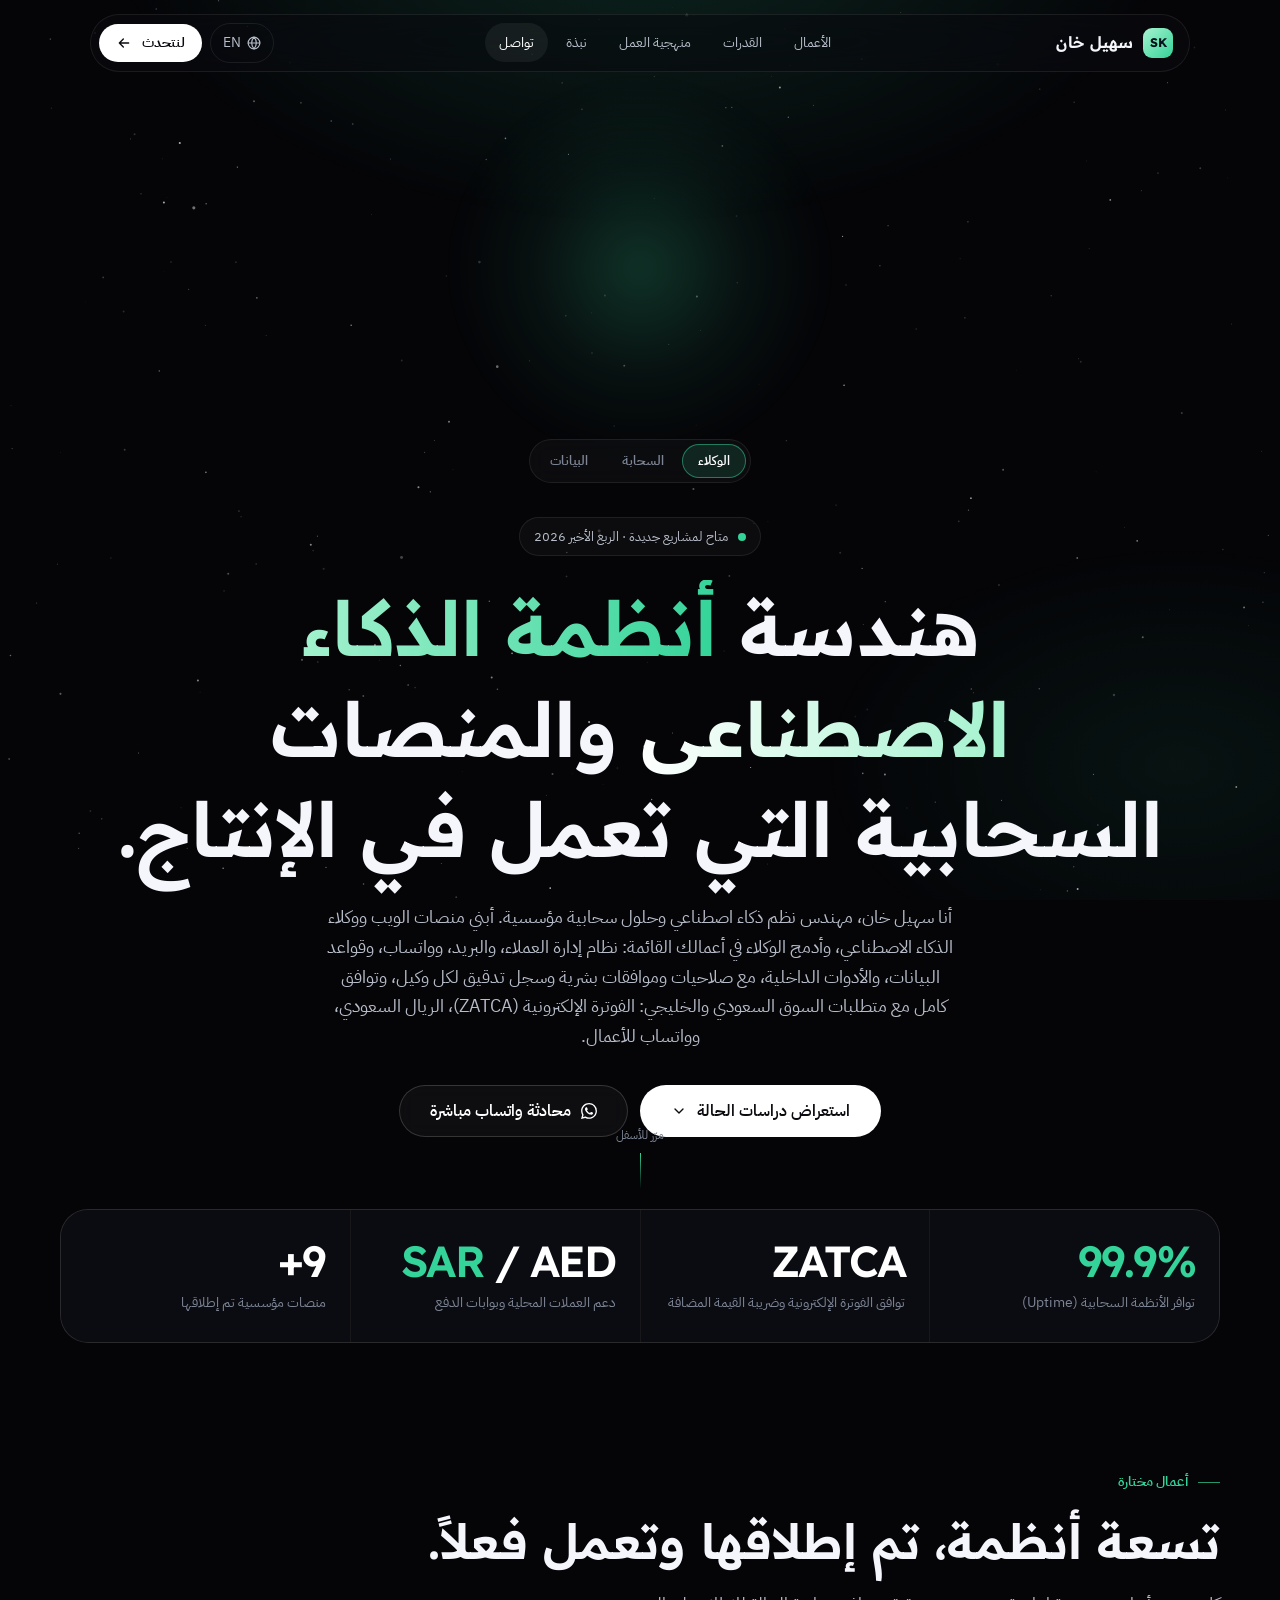
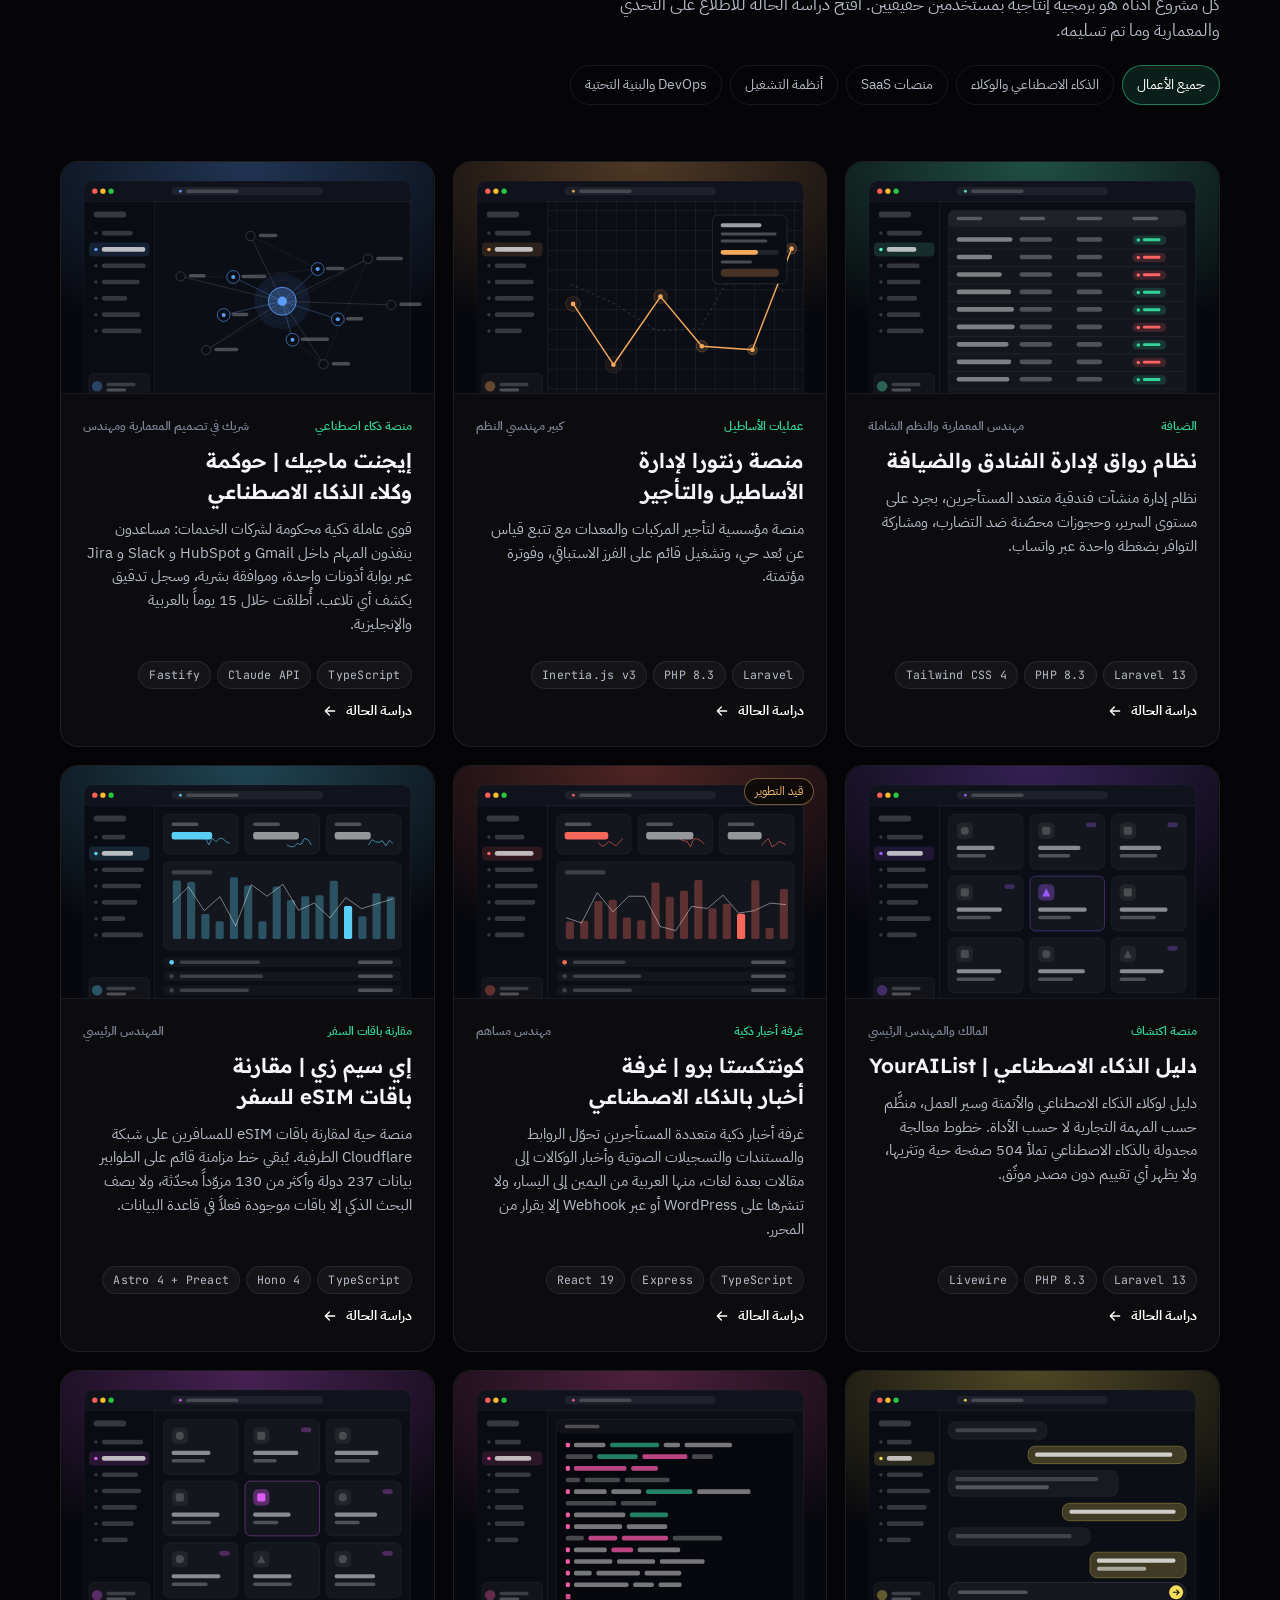
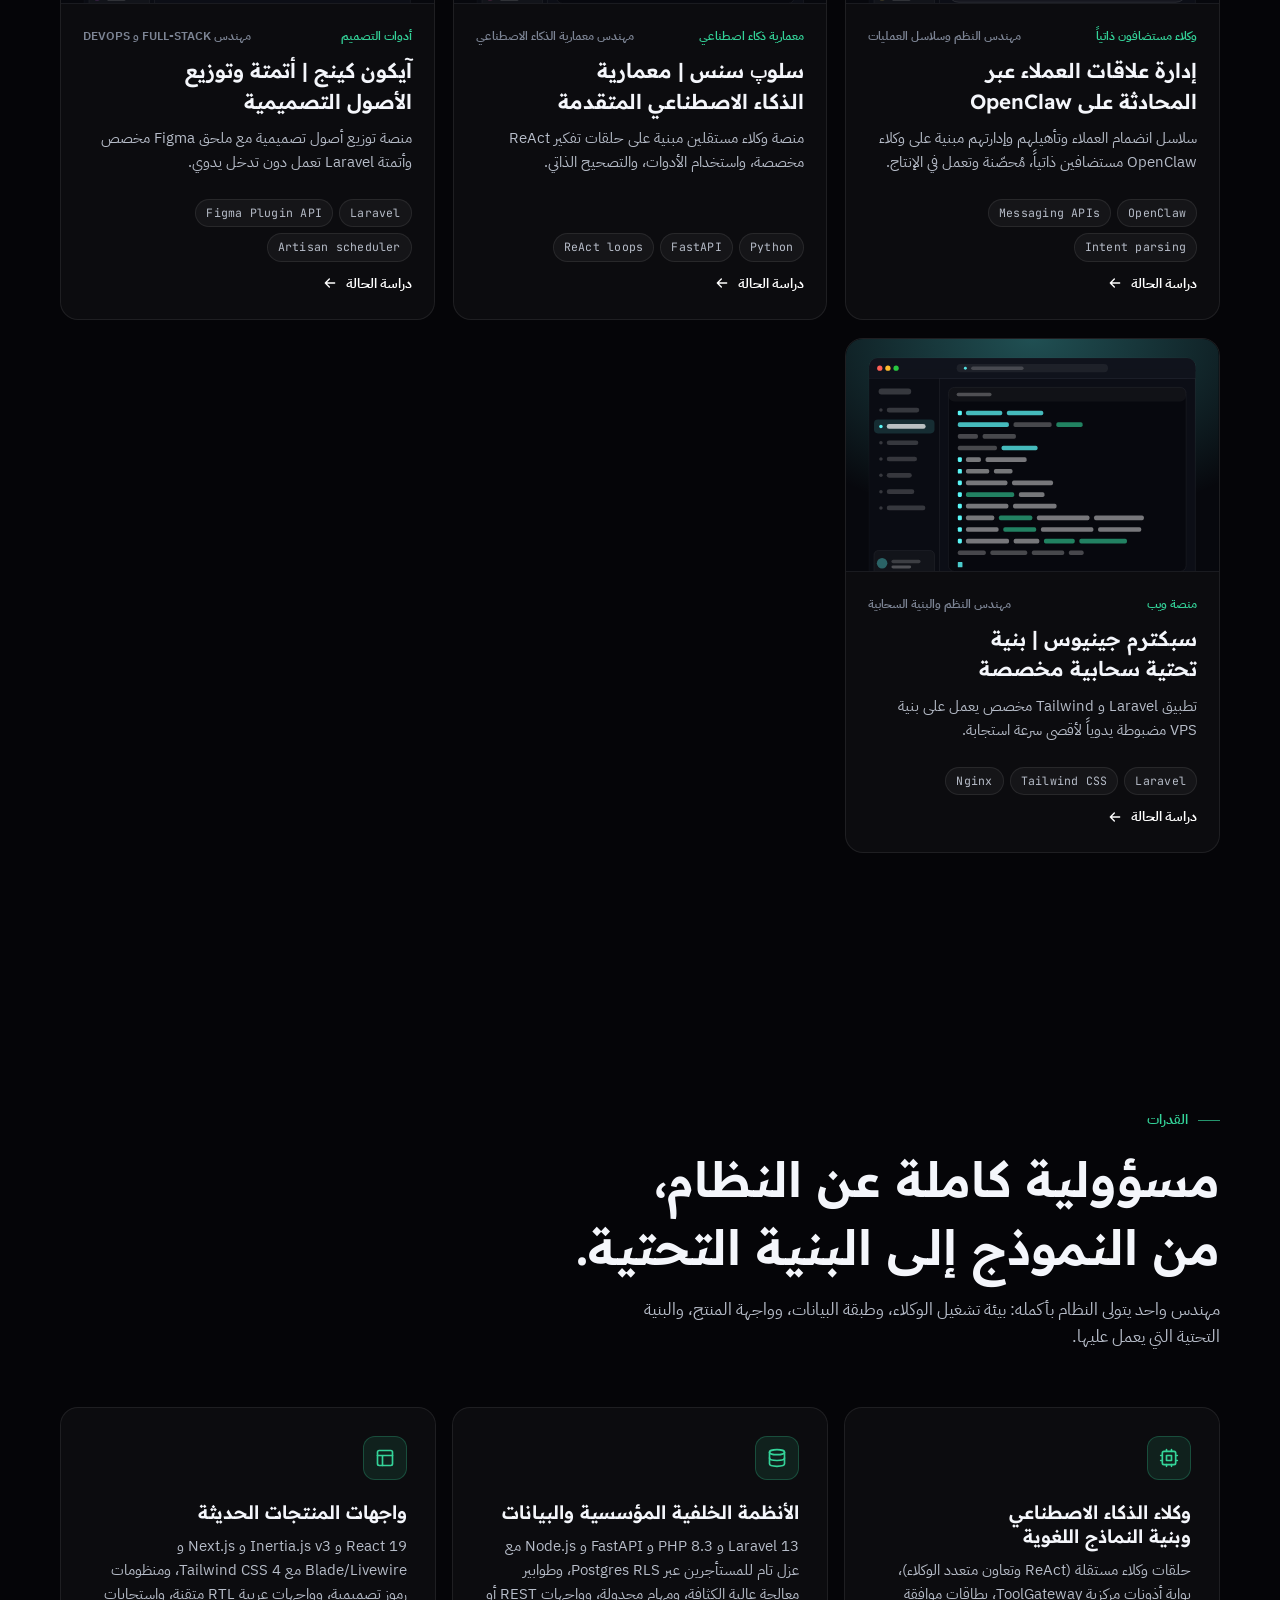
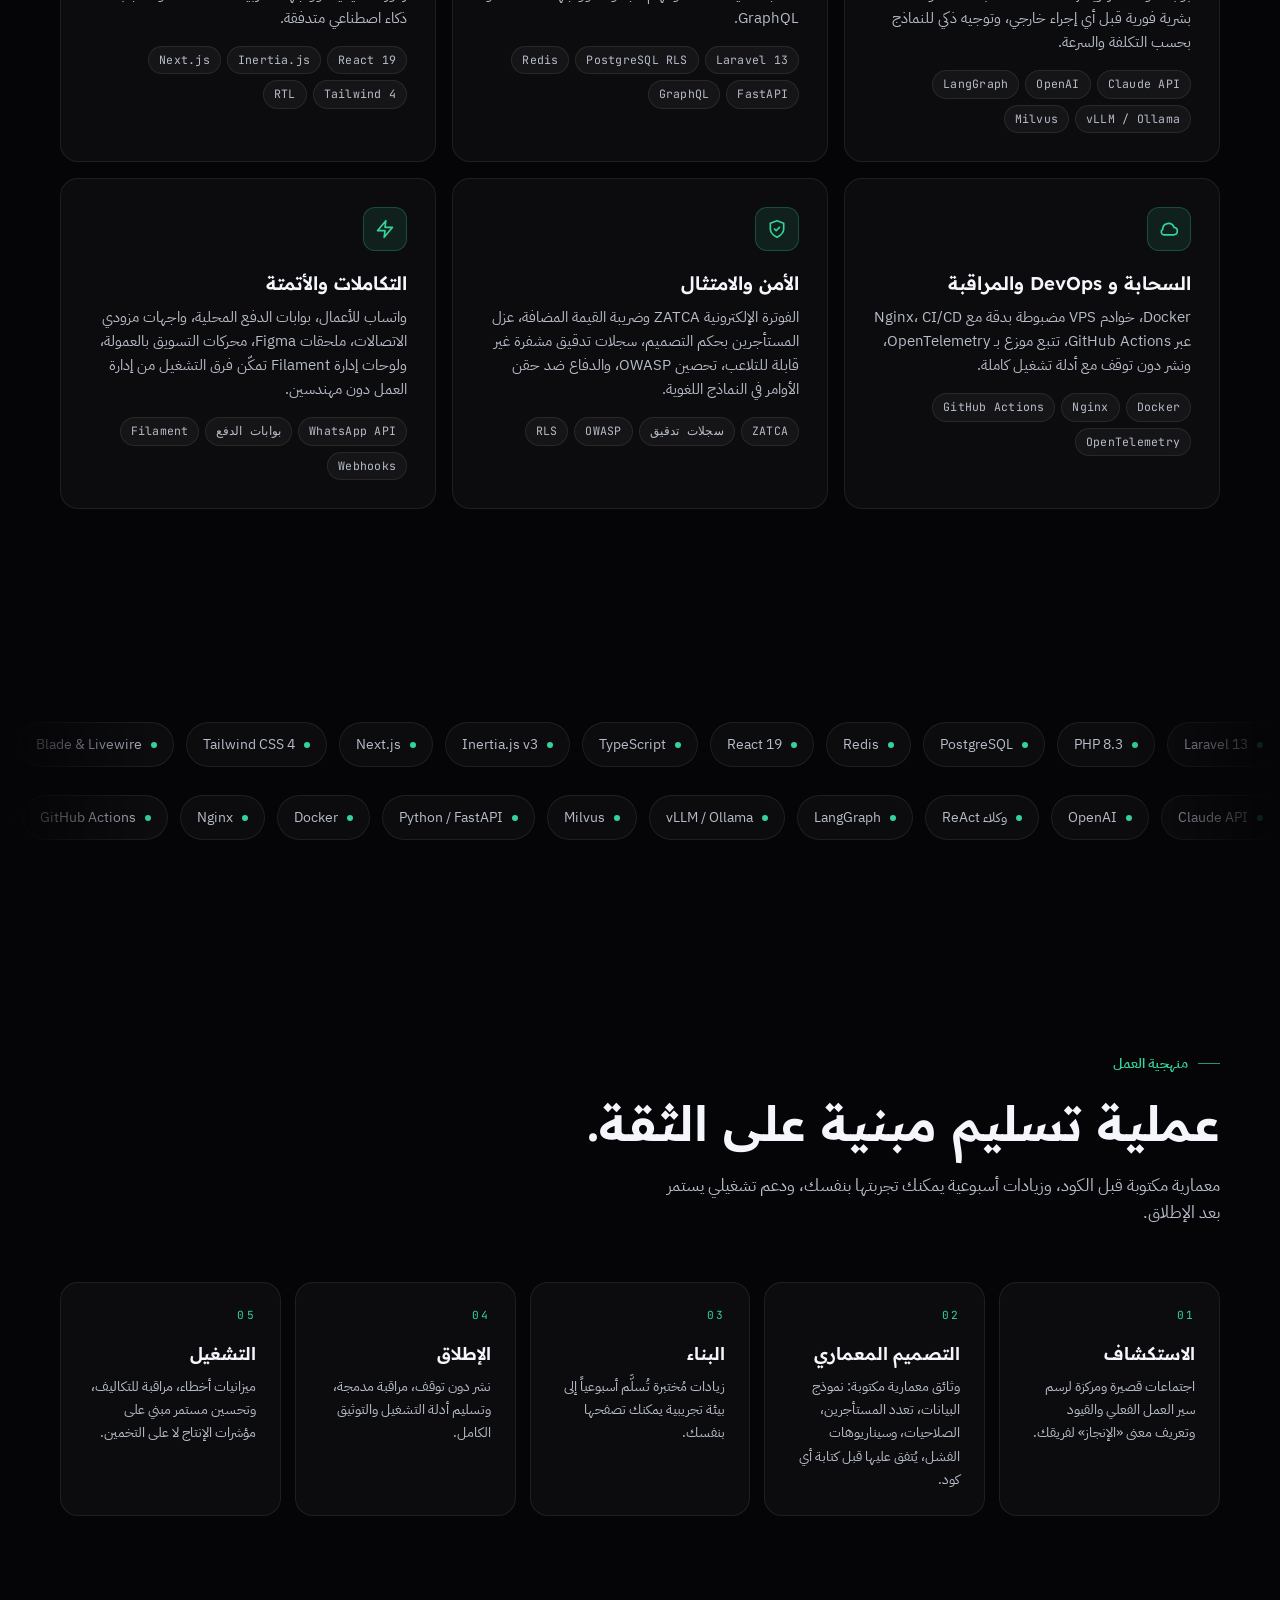
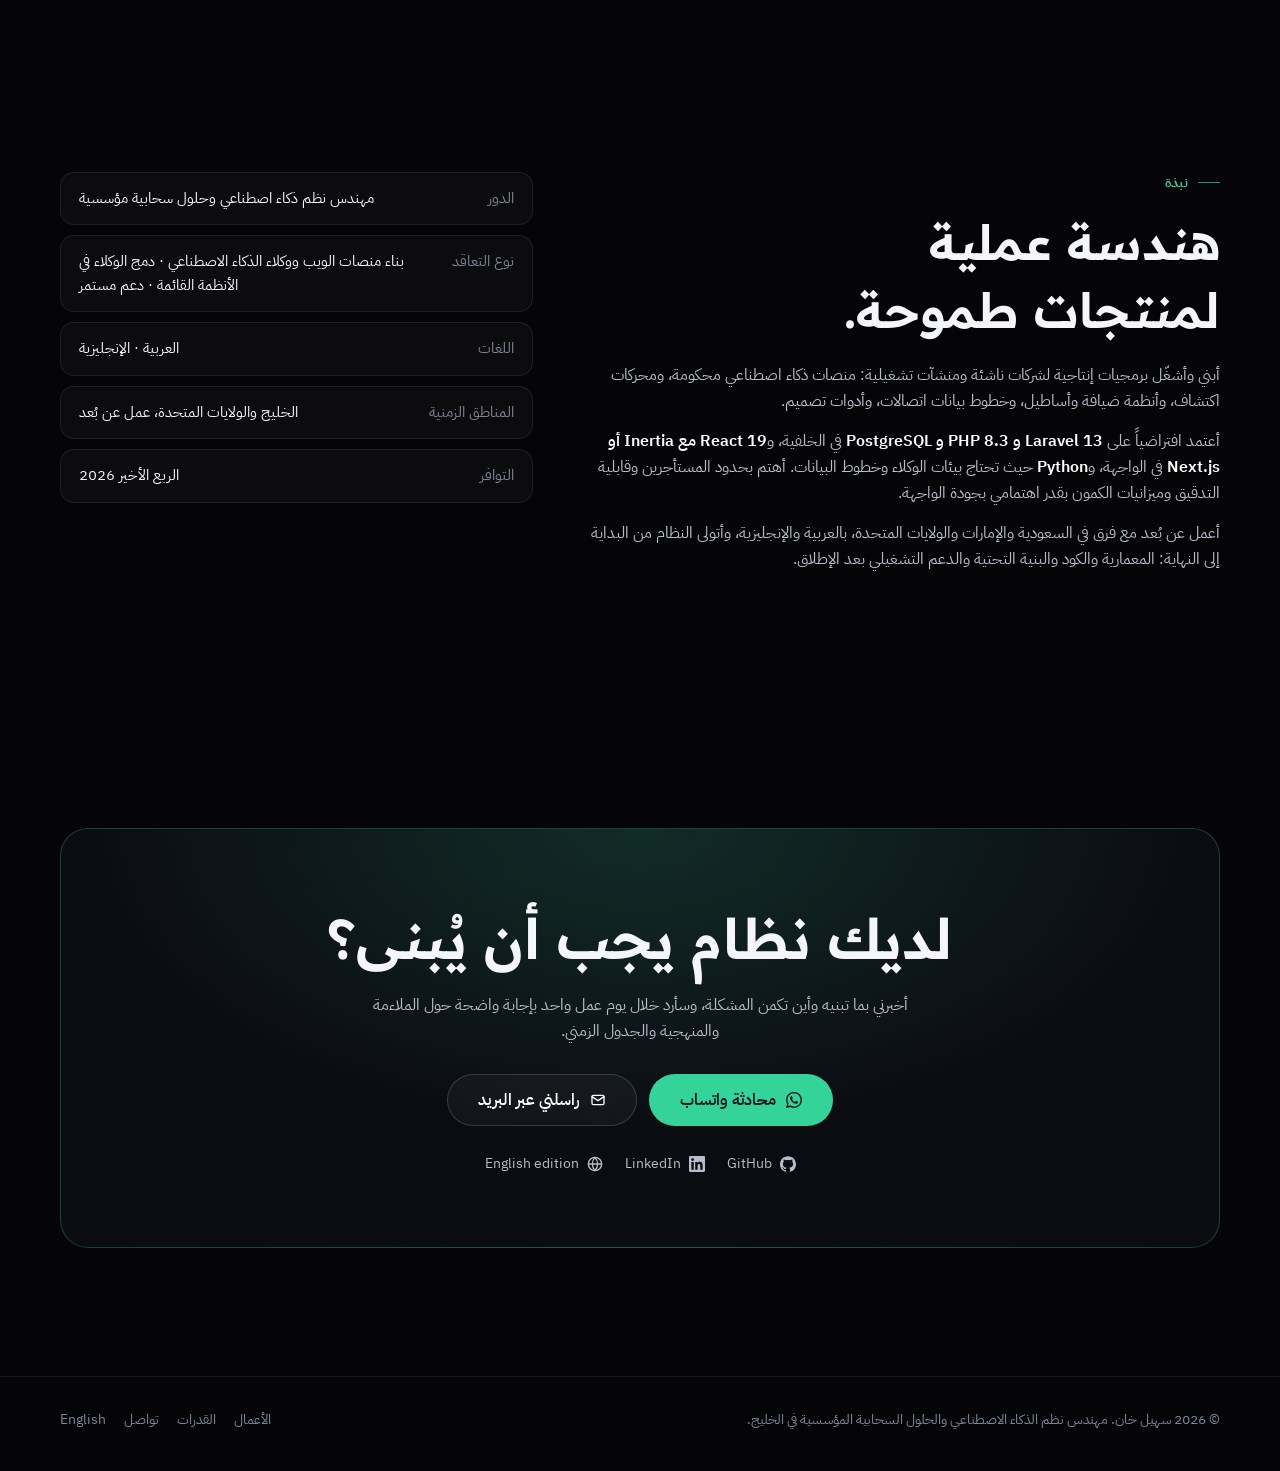
==== commit 37c709eb: "esimzee and other UI changes remove the M360" ====
--- a/ar.html
+++ b/ar.html
@@ -4,7 +4,7 @@
   <meta charset="UTF-8">
   <meta name="viewport" content="width=device-width, initial-scale=1.0">
   <title>سهيل خان — مهندس نظم الذكاء الاصطناعي والحلول السحابية المؤسسية</title>
-  <meta name="description" content="سهيل خان يصمم وكلاء ذكاء اصطناعي محكومين، ومنصات SaaS متعددة المستأجرين، وأنظمة سحابية متوافقة مع متطلبات السوق السعودي والخليجي: الفوترة الإلكترونية ZATCA، الريال السعودي، وواتساب للأعمال. دراسات حالة: رواق للفنادق، رنتورا للأساطيل، إيجنت ماجيك والمزيد.">
+  <meta name="description" content="سهيل خان يبني منصات الويب ووكلاء الذكاء الاصطناعي، ويدمج الوكلاء في الأعمال القائمة، مع أنظمة متوافقة مع متطلبات السوق السعودي والخليجي: الفوترة الإلكترونية ZATCA، الريال السعودي، وواتساب للأعمال. دراسات حالة: رواق للفنادق، رنتورا للأساطيل، إيجنت ماجيك والمزيد.">
   <meta name="theme-color" content="#050508">
   <meta name="color-scheme" content="dark">
 
@@ -16,7 +16,7 @@
 
   <meta property="og:type" content="website">
   <meta property="og:title" content="سهيل خان — مهندس نظم الذكاء الاصطناعي والحلول السحابية المؤسسية">
-  <meta property="og:description" content="وكلاء ذكاء اصطناعي محكومون، ومنصات SaaS متعددة المستأجرين، وأنظمة سحابية متوافقة مع متطلبات السوق السعودي والخليجي.">
+  <meta property="og:description" content="منصات ويب ووكلاء ذكاء اصطناعي، ودمج الوكلاء في أعمالك القائمة، بما يتوافق مع متطلبات السوق السعودي والخليجي.">
   <meta property="og:url" content="https://sohailkhan.dev/ar.html">
   <meta property="og:locale" content="ar_SA">
   <meta property="og:locale:alternate" content="en_US">
@@ -26,7 +26,7 @@
 
   <link rel="preconnect" href="https://fonts.googleapis.com">
   <link rel="preconnect" href="https://fonts.gstatic.com" crossorigin>
-  <link href="https://fonts.googleapis.com/css2?family=IBM+Plex+Sans+Arabic:wght@400;500;600;700&family=Inter:wght@400;500;600;700&family=JetBrains+Mono:wght@400;500;600&display=swap" rel="stylesheet">
+  <link href="https://fonts.googleapis.com/css2?family=IBM+Plex+Sans+Arabic:wght@400;500;600;700&family=Readex+Pro:wght@500..700&family=JetBrains+Mono:wght@400;500;600&display=swap" rel="stylesheet">
   <link rel="stylesheet" href="assets/css/styles.css">
 
   <script type="application/ld+json">
@@ -78,7 +78,6 @@
     </a>
     <ul class="nav__links" id="nav-links">
       <li><a href="#work">الأعمال</a></li>
-      <li><a href="#services">الخدمات</a></li>
       <li><a href="#capabilities">القدرات</a></li>
       <li><a href="#process">منهجية العمل</a></li>
       <li><a href="#about">نبذة</a></li>
@@ -112,7 +111,7 @@
 
     <p class="hero__status"><span class="dot" aria-hidden="true"></span> متاح لمشاريع جديدة · الربع الأخير 2026</p>
     <h1 class="hero__title" id="hero-title">هندسة <span class="grad">أنظمة الذكاء الاصطناعي</span> والمنصات السحابية التي تعمل في الإنتاج.</h1>
-    <p class="hero__sub">أنا سهيل خان، مهندس نظم ذكاء اصطناعي وحلول سحابية مؤسسية. أصمم وكلاء ذكاء اصطناعي محكومين، وأؤمّن الوكلاء المستضافين ذاتياً وسلاسل أدوات MCP التي تشغّلها الفرق فعلاً، وأشغّل البنى الخلفية السحابية خلفها، مع توافق كامل مع متطلبات السوق السعودي والخليجي: الفوترة الإلكترونية (ZATCA)، الريال السعودي، وواتساب للأعمال.</p>
+    <p class="hero__sub">أنا سهيل خان، مهندس نظم ذكاء اصطناعي وحلول سحابية مؤسسية. أبني منصات الويب ووكلاء الذكاء الاصطناعي، وأدمج الوكلاء في أعمالك القائمة: نظام إدارة العملاء، والبريد، وواتساب، وقواعد البيانات، والأدوات الداخلية، مع صلاحيات وموافقات بشرية وسجل تدقيق لكل وكيل، وتوافق كامل مع متطلبات السوق السعودي والخليجي: الفوترة الإلكترونية (ZATCA)، الريال السعودي، وواتساب للأعمال.</p>
     <div class="hero__cta">
       <a class="btn btn--primary btn--lg" href="#work">استعراض دراسات الحالة <svg aria-hidden="true"><use href="#i-chevron"/></svg></a>
       <a class="btn btn--ghost btn--lg" data-contact="whatsapp" href="#" target="_blank" rel="noopener noreferrer"><svg aria-hidden="true"><use href="#i-wa"/></svg> محادثة واتساب مباشرة</a>
@@ -159,8 +158,8 @@
     </div>
   </section>
 
-  <!-- ======================= الخدمات ======================= -->
-  <section class="section" id="services" aria-labelledby="services-title">
+  <!-- ======================= الخدمات (مخفية مؤقتاً؛ احذف hidden لإعادتها وأعد روابط التنقل والتذييل) ======================= -->
+  <section class="section" id="services" aria-labelledby="services-title" hidden>
     <div class="container">
       <div class="section__head" data-reveal>
         <p class="eyebrow">خدمات بأسعار ثابتة</p>
@@ -314,7 +313,7 @@
       </div>
       <div class="facts" data-stagger>
         <div class="fact" data-reveal><span>الدور</span><span>مهندس نظم ذكاء اصطناعي وحلول سحابية مؤسسية</span></div>
-        <div class="fact" data-reveal><span>نوع التعاقد</span><span>تقييمات بسعر ثابت · عقود شهرية · CTO جزئي</span></div>
+        <div class="fact" data-reveal><span>نوع التعاقد</span><span>بناء منصات الويب ووكلاء الذكاء الاصطناعي · دمج الوكلاء في الأنظمة القائمة · دعم مستمر</span></div>
         <div class="fact" data-reveal><span>اللغات</span><span>العربية · الإنجليزية</span></div>
         <div class="fact" data-reveal><span>المناطق الزمنية</span><span>الخليج والولايات المتحدة، عمل عن بُعد</span></div>
         <div class="fact" data-reveal><span>التوافر</span><span>الربع الأخير 2026</span></div>
@@ -349,39 +348,12 @@
     <div>© <span data-year>2026</span> سهيل خان. مهندس نظم الذكاء الاصطناعي والحلول السحابية المؤسسية في الخليج.</div>
     <div class="footer__links">
       <a href="#work">الأعمال</a>
-      <a href="#services">الخدمات</a>
       <a href="#capabilities">القدرات</a>
       <a href="#contact">تواصل</a>
       <a href="index.html" hreflang="en" lang="en">English</a>
     </div>
   </div>
 </footer>
-
-<!-- ======================= نافذة دراسة الحالة ======================= -->
-<dialog class="dialog" id="project-dialog" aria-labelledby="dlg-title">
-  <div class="dialog__panel">
-    <button class="dialog__close" type="button" data-close aria-label="إغلاق دراسة الحالة"><svg aria-hidden="true"><use href="#i-x"/></svg></button>
-    <div class="dialog__scroll">
-      <div class="dialog__media" id="dlg-media"></div>
-      <div class="dialog__body">
-        <div class="dialog__meta" id="dlg-meta"></div>
-        <h2 class="dialog__title" id="dlg-title"></h2>
-        <p class="dialog__lead" id="dlg-lead"></p>
-        <div id="dlg-legacy">
-          <div class="dialog__grid">
-            <section class="dialog__block"><h3 class="dialog__h3">التحدي</h3><p id="dlg-problem"></p></section>
-            <section class="dialog__block"><h3 class="dialog__h3">الحل</h3><p id="dlg-solution"></p></section>
-          </div>
-          <section class="dialog__section"><h3 class="dialog__h3">أبرز الجوانب الهندسية</h3><ul class="bullets" id="dlg-highlights"></ul></section>
-          <section class="dialog__section"><h3 class="dialog__h3">النتائج</h3><div class="outcomes" id="dlg-outcomes"></div></section>
-          <section class="dialog__section"><h3 class="dialog__h3">التقنيات</h3><div class="dialog__chips" id="dlg-stack"></div></section>
-        </div>
-        <div class="cs" id="dlg-cs" hidden></div>
-        <div class="dialog__actions" id="dlg-actions"></div>
-      </div>
-    </div>
-  </div>
-</dialog>
 
 <script src="assets/js/data.ar.js"></script>
 <script src="assets/js/starfield.js"></script>
--- a/assets/css/styles.css
+++ b/assets/css/styles.css
@@ -25,8 +25,11 @@
   --radius-s: 10px;
   --radius: 18px;
   --radius-l: 28px;
-  --font-sans: "Inter", ui-sans-serif, system-ui, -apple-system, "Segoe UI", Roboto, sans-serif;
+  /* Display = headings, numbers, brand. Sans = body copy. Mono = small technical labels. */
+  --font-display: "Space Grotesk", "DM Sans", ui-sans-serif, system-ui, -apple-system, "Segoe UI", sans-serif;
+  --font-sans: "DM Sans", ui-sans-serif, system-ui, -apple-system, "Segoe UI", Roboto, sans-serif;
   --font-mono: "JetBrains Mono", ui-monospace, SFMono-Regular, Menlo, Consolas, monospace;
+  --header-h: 88px;
   --container: 1160px;
   --gutter: clamp(16px, 4vw, 32px);
   --section: clamp(72px, 10vw, 128px);
@@ -39,12 +42,14 @@
   --accent-2: #a7f3d0;
   --accent-deep: #059669;
   --accent-rgb: 52, 211, 153;
-  --font-sans: "IBM Plex Sans Arabic", "Inter", ui-sans-serif, system-ui, sans-serif;
+  --font-display: "Readex Pro", "IBM Plex Sans Arabic", ui-sans-serif, system-ui, sans-serif;
+  --font-sans: "IBM Plex Sans Arabic", ui-sans-serif, system-ui, sans-serif;
 }
 
 /* ---------- Base --------------------------------------------------------- */
 *, *::before, *::after { box-sizing: border-box; }
-html { scroll-behavior: smooth; -webkit-text-size-adjust: 100%; }
+/* scroll-padding keeps anchor targets and keyboard focus clear of the fixed header */
+html { scroll-behavior: smooth; scroll-padding-top: var(--header-h); -webkit-text-size-adjust: 100%; }
 body {
   margin: 0;
   background: var(--bg);
@@ -57,12 +62,13 @@
   overflow-x: hidden;
   min-height: 100vh;
 }
-body.has-dialog { overflow: hidden; }
 img, svg { display: block; max-width: 100%; }
 a { color: inherit; text-decoration: none; }
 [hidden] { display: none !important; }
 button { font: inherit; color: inherit; background: none; border: 0; padding: 0; cursor: pointer; }
+a, button { touch-action: manipulation; -webkit-tap-highlight-color: transparent; }
 h1, h2, h3, h4, p { margin: 0; }
+h1, h2, h3 { font-family: var(--font-display); }
 ul { margin: 0; padding: 0; list-style: none; }
 :focus-visible { outline: 2px solid var(--accent); outline-offset: 3px; border-radius: 6px; }
 ::selection { background: rgba(var(--accent-rgb), .35); color: #fff; }
@@ -89,17 +95,17 @@
 /* ---------- Typography --------------------------------------------------- */
 .eyebrow {
   display: flex; align-items: center; gap: 10px; margin-bottom: 14px;
-  font-family: var(--font-mono); font-size: .72rem; letter-spacing: .2em; text-transform: uppercase;
+  font-family: var(--font-mono); font-size: .75rem; letter-spacing: .2em; text-transform: uppercase;
   color: var(--accent);
 }
 .eyebrow::before { content: ""; width: 22px; height: 1px; background: currentColor; opacity: .7; }
 html[lang="ar"] .eyebrow { font-family: var(--font-sans); font-weight: 600; font-size: .86rem; letter-spacing: 0; }
 
 .h2 {
-  font-size: clamp(1.9rem, 3.6vw, 2.9rem); font-weight: 600; letter-spacing: -.03em; line-height: 1.12;
+  font-size: clamp(2rem, 3.8vw, 3.1rem); font-weight: 600; letter-spacing: -.035em; line-height: 1.08;
   max-width: 22ch; text-wrap: balance;
 }
-html[lang="ar"] .h2 { letter-spacing: 0; font-weight: 700; line-height: 1.4; max-width: 28ch; }
+html[lang="ar"] .h2 { letter-spacing: 0; font-weight: 600; line-height: 1.4; max-width: 28ch; }
 .lead { color: var(--text-2); font-size: clamp(1rem, 1.3vw, 1.15rem); max-width: 62ch; margin-top: 16px; text-wrap: pretty; }
 .grad {
   background: linear-gradient(92deg, #fff 0%, var(--accent-2) 45%, var(--accent) 100%);
@@ -123,7 +129,7 @@
   transition: transform .25s var(--ease), background .25s, border-color .25s, box-shadow .25s, color .25s;
 }
 .btn:hover { transform: translateY(-1px); }
-.btn:active { transform: translateY(0); }
+.btn:active { transform: translateY(0) scale(.97); transition-duration: .08s; }
 .btn svg { width: 16px; height: 16px; flex: none; }
 .btn--primary { background: #fff; color: #0a0a0f; }
 .btn--primary:hover { background: #e9efff; }
@@ -149,12 +155,13 @@
   transition: background .3s, box-shadow .3s;
 }
 .site-header.is-scrolled .nav { background: rgba(8, 8, 14, .82); box-shadow: 0 10px 40px -20px rgba(0, 0, 0, .9); }
-.nav__brand { display: flex; align-items: center; gap: 10px; font-weight: 600; letter-spacing: -.01em; white-space: nowrap; }
+.nav__brand { display: flex; align-items: center; gap: 10px; font-family: var(--font-display); font-weight: 600; letter-spacing: -.02em; white-space: nowrap; }
 .nav__mark {
   width: 30px; height: 30px; border-radius: 9px; display: grid; place-items: center;
-  font-family: var(--font-mono); font-size: .7rem; font-weight: 700; color: #04101a;
+  font-family: var(--font-display); font-size: .78rem; font-weight: 700; letter-spacing: -.02em; color: #04101a;
   background: linear-gradient(135deg, var(--accent-2), var(--accent));
 }
+html[lang="ar"] .nav__brand { letter-spacing: 0; }
 .nav__links { display: flex; gap: 4px; }
 .nav__links a {
   display: block; padding: 8px 14px; border-radius: 999px; font-size: .9rem; color: var(--text-2);
@@ -196,6 +203,7 @@
   position: relative; min-height: 100svh; display: flex; flex-direction: column; align-items: center;
   justify-content: center; text-align: center;
   padding-top: calc(88px + 3vh); padding-bottom: 72px;
+  overflow-x: clip; /* the 150%-wide avatar canvas must not cause sideways panning on iOS */
 }
 .avatar { position: relative; width: clamp(220px, 34vh, 380px); aspect-ratio: 1; margin-inline: auto; }
 .avatar::before {
@@ -220,8 +228,8 @@
   backdrop-filter: blur(10px); -webkit-backdrop-filter: blur(10px);
 }
 .forms__btn {
-  position: relative; padding: 7px 16px; border-radius: 999px;
-  font-family: var(--font-mono); font-size: .68rem; letter-spacing: .14em; text-transform: uppercase;
+  position: relative; min-height: 34px; padding: 7px 16px; border-radius: 999px;
+  font-family: var(--font-mono); font-size: .72rem; letter-spacing: .14em; text-transform: uppercase;
   color: var(--text-3); transition: color .2s, background .2s, box-shadow .2s;
 }
 .forms__btn:hover { color: var(--text-2); }
@@ -243,16 +251,16 @@
   100% { box-shadow: 0 0 0 0 rgba(52, 211, 153, 0); }
 }
 .hero__title {
-  margin-top: 22px; font-size: clamp(2.3rem, 5.6vw, 4.3rem); font-weight: 600; letter-spacing: -.04em; line-height: 1.05;
-  max-width: 26ch; text-wrap: balance;
-}
-html[lang="ar"] .hero__title { letter-spacing: 0; font-weight: 700; line-height: 1.35; max-width: 24ch; }
-.hero__sub { margin-top: 22px; color: var(--text-2); font-size: clamp(1.02rem, 1.4vw, 1.2rem); max-width: 64ch; text-wrap: pretty; }
+  margin-top: 22px; font-size: clamp(2.4rem, 6vw, 4.75rem); font-weight: 600; letter-spacing: -.045em; line-height: 1.02;
+  max-width: 22ch; text-wrap: balance;
+}
+html[lang="ar"] .hero__title { letter-spacing: 0; font-weight: 600; line-height: 1.32; max-width: 24ch; }
+.hero__sub { margin-top: 24px; color: var(--text-2); font-size: clamp(1.02rem, 1.4vw, 1.2rem); line-height: 1.65; max-width: 60ch; text-wrap: pretty; }
 .hero__cta { display: flex; flex-wrap: wrap; gap: 12px; justify-content: center; margin-top: 34px; }
 .hero__scroll {
   position: absolute; bottom: 20px; left: 50%; transform: translateX(-50%);
   display: flex; flex-direction: column; align-items: center; gap: 8px;
-  color: var(--text-3); font-family: var(--font-mono); font-size: .62rem; letter-spacing: .22em; text-transform: uppercase;
+  color: var(--text-3); font-family: var(--font-mono); font-size: .66rem; letter-spacing: .22em; text-transform: uppercase;
 }
 html[lang="ar"] .hero__scroll { font-family: var(--font-sans); letter-spacing: 0; font-size: .75rem; }
 .hero__scroll i { width: 1px; height: 36px; background: linear-gradient(to bottom, var(--accent), transparent); animation: drip 2.2s infinite; }
@@ -270,7 +278,8 @@
   background: var(--border); border: 1px solid var(--border); border-radius: var(--radius-l); overflow: hidden;
 }
 .metric { background: var(--bg-elev); padding: 28px 24px; }
-.metric__value { font-family: var(--font-mono); font-size: clamp(1.7rem, 3vw, 2.4rem); font-weight: 600; letter-spacing: -.02em; color: #fff; line-height: 1.1; white-space: nowrap; }
+/* tabular figures stop the count-up animation from jittering width */
+.metric__value { font-family: var(--font-display); font-variant-numeric: tabular-nums; font-size: clamp(1.9rem, 3.4vw, 2.75rem); font-weight: 600; letter-spacing: -.04em; color: #fff; line-height: 1.05; white-space: nowrap; }
 .metric__value em { font-style: normal; color: var(--accent); }
 .metric__label { margin-top: 8px; color: var(--text-3); font-size: .88rem; }
 @media (max-width: 760px) { .metrics__panel { grid-template-columns: 1fr 1fr; } .metric { padding: 22px 18px; } }
@@ -299,13 +308,13 @@
   background: rgba(var(--accent-rgb), .1); border: 1px solid rgba(var(--accent-rgb), .25); color: var(--accent);
 }
 .card__icon svg { width: 20px; height: 20px; }
-.card__title { font-size: 1.12rem; font-weight: 600; letter-spacing: -.01em; margin-bottom: 10px; }
+.card__title { font-size: 1.16rem; font-weight: 600; letter-spacing: -.02em; line-height: 1.3; margin-bottom: 10px; text-wrap: balance; }
 html[lang="ar"] .card__title { letter-spacing: 0; }
 .card__text { color: var(--text-2); font-size: .94rem; }
 .card__list { margin-top: 16px; display: flex; flex-wrap: wrap; gap: 6px; }
 .chip {
   display: inline-flex; align-items: center; padding: 4px 10px; border-radius: 999px;
-  font-family: var(--font-mono); font-size: .68rem; letter-spacing: .02em; color: var(--text-2);
+  font-family: var(--font-mono); font-size: .72rem; letter-spacing: .02em; color: var(--text-2);
   background: rgba(255, 255, 255, .04); border: 1px solid var(--border); white-space: nowrap;
 }
 
@@ -332,7 +341,7 @@
 /* ---------- Projects ----------------------------------------------------- */
 .filters { display: flex; flex-wrap: wrap; gap: 8px; }
 .filters__btn {
-  padding: 8px 14px; border-radius: 999px; border: 1px solid var(--border); font-size: .85rem; color: var(--text-2);
+  min-height: 36px; padding: 8px 14px; border-radius: 999px; border: 1px solid var(--border); font-size: .85rem; color: var(--text-2);
   transition: color .2s, border-color .2s, background .2s;
 }
 .filters__btn:hover { color: #fff; border-color: var(--border-2); }
@@ -360,11 +369,11 @@
 .project__body { padding: 22px 22px 24px; display: flex; flex-direction: column; gap: 10px; flex: 1; }
 .project__meta {
   display: flex; justify-content: space-between; gap: 10px;
-  font-family: var(--font-mono); font-size: .66rem; letter-spacing: .14em; text-transform: uppercase; color: var(--accent);
+  font-family: var(--font-mono); font-size: .7rem; letter-spacing: .14em; text-transform: uppercase; color: var(--accent);
 }
 html[lang="ar"] .project__meta { font-family: var(--font-sans); letter-spacing: 0; font-size: .78rem; font-weight: 600; }
 .project__meta span:last-child { color: var(--text-3); }
-.project__title { font-size: 1.22rem; font-weight: 600; letter-spacing: -.01em; line-height: 1.25; }
+.project__title { font-size: 1.28rem; font-weight: 600; letter-spacing: -.025em; line-height: 1.22; text-wrap: balance; }
 html[lang="ar"] .project__title { letter-spacing: 0; line-height: 1.5; }
 .project__desc { color: var(--text-2); font-size: .93rem; }
 .project__foot { margin-top: auto; padding-top: 14px; display: flex; align-items: center; justify-content: space-between; gap: 10px; flex-wrap: wrap; }
@@ -391,7 +400,7 @@
   border: 1px solid rgba(var(--accent-rgb), .35); background: rgba(var(--accent-rgb), .08);
 }
 html[lang="ar"] .offer__tag { font-family: var(--font-sans); letter-spacing: 0; font-size: .78rem; font-weight: 600; }
-.offer__title { font-size: 1.25rem; font-weight: 600; letter-spacing: -.01em; line-height: 1.25; }
+.offer__title { font-size: 1.32rem; font-weight: 600; letter-spacing: -.025em; line-height: 1.22; text-wrap: balance; }
 html[lang="ar"] .offer__title { letter-spacing: 0; line-height: 1.5; }
 .offer__text { color: var(--text-2); font-size: .94rem; }
 .offer__list { display: grid; gap: 8px; color: var(--text-2); font-size: .9rem; }
@@ -401,8 +410,7 @@
 .offer__for strong { color: var(--text-2); font-weight: 600; }
 .offer__price { margin-top: auto; padding-top: 16px; border-top: 1px solid var(--border); display: grid; gap: 7px; }
 .offer__price div { display: flex; justify-content: space-between; align-items: baseline; gap: 12px; font-size: .9rem; color: var(--text-2); }
-.offer__price b { font-family: var(--font-mono); font-weight: 600; color: #fff; white-space: nowrap; }
-html[lang="ar"] .offer__price b { font-family: var(--font-sans); }
+.offer__price b { font-family: var(--font-display); font-variant-numeric: tabular-nums; font-size: 1rem; font-weight: 600; color: #fff; white-space: nowrap; }
 .offer .btn { margin-top: 6px; align-self: flex-start; }
 .offers__note { margin-top: 18px; color: var(--text-3); font-size: .85rem; max-width: 72ch; }
 
@@ -412,7 +420,8 @@
 @media (max-width: 560px) { .steps { grid-template-columns: 1fr; } }
 .step { position: relative; padding: 24px; border-radius: var(--radius); border: 1px solid var(--border); background: var(--surface); }
 .step__n { font-family: var(--font-mono); font-size: .7rem; letter-spacing: .2em; color: var(--accent); margin-bottom: 14px; }
-.step__title { font-weight: 600; margin-bottom: 8px; }
+.step__title { font-size: 1.1rem; font-weight: 600; letter-spacing: -.02em; margin-bottom: 8px; }
+html[lang="ar"] .step__title { letter-spacing: 0; }
 .step__text { color: var(--text-2); font-size: .9rem; }
 
 /* ---------- About -------------------------------------------------------- */
@@ -435,8 +444,8 @@
   border: 1px solid rgba(var(--accent-rgb), .28);
   background: radial-gradient(80% 120% at 50% 0%, rgba(var(--accent-rgb), .16), transparent 60%), var(--bg-elev);
 }
-.cta__title { font-size: clamp(1.9rem, 4vw, 3.2rem); font-weight: 600; letter-spacing: -.035em; line-height: 1.1; text-wrap: balance; }
-html[lang="ar"] .cta__title { letter-spacing: 0; font-weight: 700; line-height: 1.35; }
+.cta__title { font-size: clamp(2rem, 4.4vw, 3.5rem); font-weight: 600; letter-spacing: -.04em; line-height: 1.05; text-wrap: balance; }
+html[lang="ar"] .cta__title { letter-spacing: 0; font-weight: 600; line-height: 1.35; }
 .cta__text { margin: 16px auto 0; max-width: 58ch; color: var(--text-2); text-wrap: pretty; }
 .cta__actions { display: flex; flex-wrap: wrap; justify-content: center; gap: 12px; margin-top: 30px; }
 .cta__links { display: flex; flex-wrap: wrap; justify-content: center; gap: 22px; margin-top: 26px; font-size: .9rem; }
@@ -450,60 +459,67 @@
 .footer__links { display: flex; gap: 18px; flex-wrap: wrap; }
 .footer a:hover { color: #fff; }
 
-/* ---------- Case-study dialog ------------------------------------------- */
-.dialog {
-  border: 0; padding: 0; background: transparent; color: var(--text);
-  width: 100%; max-width: min(980px, calc(100vw - 32px)); max-height: calc(100vh - 32px); margin: auto;
-}
-.dialog::backdrop { background: rgba(3, 3, 6, .72); backdrop-filter: blur(10px); -webkit-backdrop-filter: blur(10px); }
-.dialog[open] { animation: dlg-in .4s var(--ease); }
-@keyframes dlg-in { from { opacity: 0; transform: translateY(18px) scale(.985); } to { opacity: 1; transform: none; } }
-.dialog__panel {
-  position: relative; display: flex; flex-direction: column; max-height: calc(100vh - 32px); overflow: hidden;
+/* ---------- Case-study page (project.html / project-ar.html) ------------- */
+.case-page { padding: clamp(96px, 12vw, 120px) 0 var(--section); }
+.case-wrap { width: min(980px, 100% - 2 * var(--gutter)); }
+.case__back {
+  display: inline-flex; align-items: center; gap: 8px; margin-bottom: 18px; font-size: .88rem; color: var(--text-2); transition: color .2s;
+}
+.case__back:hover { color: #fff; }
+.case__back svg { width: 16px; height: 16px; transform: scaleX(-1); }
+[dir="rtl"] .case__back svg { transform: none; }
+/* No overflow clipping on the panel: it would stop the section tabs (.cs-nav) from sticking. */
+.case {
   border-radius: var(--radius-l); border: 1px solid var(--border-2); background: var(--bg-elev); box-shadow: var(--shadow);
-}
-.dialog__scroll { flex: 1 1 auto; min-height: 0; overflow: auto; overscroll-behavior: contain; scrollbar-width: thin; scrollbar-color: rgba(255,255,255,.15) transparent; }
-.dialog__close {
-  position: absolute; top: 14px; inset-inline-end: 14px; z-index: 3; width: 40px; height: 40px; border-radius: 999px;
-  background: rgba(0, 0, 0, .55); border: 1px solid var(--border-2); display: grid; place-items: center;
-  backdrop-filter: blur(8px); -webkit-backdrop-filter: blur(8px); transition: background .2s, border-color .2s;
-}
-.dialog__close:hover { background: rgba(255, 255, 255, .1); border-color: rgba(255, 255, 255, .3); }
-.dialog__close svg { width: 16px; height: 16px; }
-.dialog__media { aspect-ratio: 21 / 9; background: #07080d; border-bottom: 1px solid var(--border); overflow: hidden; }
-.dialog__media svg, .dialog__media img { width: 100%; height: 100%; object-fit: cover; }
-.dialog__body { --dpad: clamp(22px, 4vw, 40px); padding: var(--dpad); }
-.dialog__meta { display: flex; flex-wrap: wrap; gap: 8px 18px; font-family: var(--font-mono); font-size: .68rem; letter-spacing: .16em; text-transform: uppercase; color: var(--accent); margin-bottom: 14px; }
-html[lang="ar"] .dialog__meta { font-family: var(--font-sans); letter-spacing: 0; font-size: .8rem; font-weight: 600; }
-.dialog__meta span + span { color: var(--text-3); }
-.dialog__title { font-size: clamp(1.6rem, 3vw, 2.3rem); font-weight: 600; letter-spacing: -.03em; line-height: 1.12; text-wrap: balance; }
-html[lang="ar"] .dialog__title { letter-spacing: 0; font-weight: 700; line-height: 1.4; }
-.dialog__lead { color: var(--text-2); font-size: 1.05rem; margin-top: 12px; max-width: 70ch; }
-.dialog__grid { display: grid; grid-template-columns: 1fr 1fr; gap: 16px; margin-top: 28px; }
-@media (max-width: 700px) { .dialog__grid { grid-template-columns: 1fr; } }
-.dialog__block { padding: 20px; border-radius: 14px; border: 1px solid var(--border); background: var(--surface); }
-.dialog__h3 {
+  animation: case-in .5s var(--ease);
+}
+@keyframes case-in { from { opacity: 0; transform: translateY(18px); } to { opacity: 1; transform: none; } }
+.case__media { aspect-ratio: 21 / 9; background: #07080d; border-bottom: 1px solid var(--border); overflow: hidden; border-radius: var(--radius-l) var(--radius-l) 0 0; }
+.case__media svg, .case__media img { width: 100%; height: 100%; object-fit: cover; }
+.case__body { --dpad: clamp(22px, 4vw, 40px); padding: var(--dpad); }
+.case__meta { display: flex; flex-wrap: wrap; gap: 8px 18px; font-family: var(--font-mono); font-size: .68rem; letter-spacing: .16em; text-transform: uppercase; color: var(--accent); margin-bottom: 14px; }
+html[lang="ar"] .case__meta { font-family: var(--font-sans); letter-spacing: 0; font-size: .8rem; font-weight: 600; }
+.case__meta span + span { color: var(--text-3); }
+.case__title { font-size: clamp(1.6rem, 3vw, 2.3rem); font-weight: 600; letter-spacing: -.03em; line-height: 1.12; text-wrap: balance; }
+html[lang="ar"] .case__title { letter-spacing: 0; font-weight: 600; line-height: 1.4; }
+.case__lead { color: var(--text-2); font-size: 1.05rem; margin-top: 12px; max-width: 70ch; }
+.case__grid { display: grid; grid-template-columns: 1fr 1fr; gap: 16px; margin-top: 28px; }
+@media (max-width: 700px) { .case__grid { grid-template-columns: 1fr; } }
+.case__block { padding: 20px; border-radius: 14px; border: 1px solid var(--border); background: var(--surface); }
+.case__h3 {
   font-family: var(--font-mono); font-size: .68rem; letter-spacing: .18em; text-transform: uppercase; color: var(--accent); margin-bottom: 10px;
 }
-html[lang="ar"] .dialog__h3 { font-family: var(--font-sans); letter-spacing: 0; font-size: .82rem; font-weight: 600; }
-.dialog__block p { color: var(--text-2); font-size: .95rem; }
-.dialog__section { margin-top: 28px; }
+html[lang="ar"] .case__h3 { font-family: var(--font-sans); letter-spacing: 0; font-size: .82rem; font-weight: 600; }
+.case__block p { color: var(--text-2); font-size: .95rem; }
+.case__section { margin-top: 28px; }
 .bullets { display: grid; gap: 9px; color: var(--text-2); font-size: .95rem; }
 .bullets li { position: relative; padding-inline-start: 20px; }
 .bullets li::before { content: ""; position: absolute; inset-inline-start: 0; top: .62em; width: 8px; height: 8px; border-radius: 50%; background: var(--accent); opacity: .85; }
 .outcomes { display: grid; grid-template-columns: repeat(auto-fit, minmax(170px, 1fr)); gap: 10px; }
 .outcome { padding: 16px; border-radius: 12px; border: 1px solid var(--border); background: var(--surface); }
-.outcome b { display: block; font-family: var(--font-mono); font-size: 1.25rem; color: #fff; font-weight: 600; line-height: 1.2; }
-html[lang="ar"] .outcome b { font-family: var(--font-sans); }
+.outcome b { display: block; font-family: var(--font-display); font-variant-numeric: tabular-nums; font-size: 1.35rem; letter-spacing: -.02em; color: #fff; font-weight: 600; line-height: 1.2; }
+html[lang="ar"] .outcome b { letter-spacing: 0; }
 .outcome span { font-size: .82rem; color: var(--text-3); }
-.dialog__chips { display: flex; flex-wrap: wrap; gap: 6px; }
-.dialog__actions { display: flex; flex-wrap: wrap; gap: 10px; margin-top: 28px; padding-top: 22px; border-top: 1px solid var(--border); align-items: center; }
-.dialog__note { color: var(--text-3); font-size: .85rem; }
+.case__chips { display: flex; flex-wrap: wrap; gap: 6px; }
+.case__actions { display: flex; flex-wrap: wrap; gap: 10px; margin-top: 28px; padding-top: 22px; border-top: 1px solid var(--border); align-items: center; }
+.case__note { color: var(--text-3); font-size: .85rem; }
+.case__pager { display: grid; grid-template-columns: 1fr 1fr; gap: 12px; margin-top: 18px; }
+@media (max-width: 600px) { .case__pager { grid-template-columns: 1fr; } }
+.case__pager a {
+  display: grid; gap: 4px; padding: 16px 18px; border-radius: 14px; border: 1px solid var(--border); background: var(--surface);
+  transition: border-color .2s, background .2s;
+}
+.case__pager a:hover { border-color: rgba(var(--accent-rgb), .5); background: rgba(var(--accent-rgb), .06); }
+.case__pager .is-next { text-align: end; grid-column: 2; }
+@media (max-width: 600px) { .case__pager .is-next { grid-column: auto; } }
+.case__pager span { font-family: var(--font-mono); font-size: .68rem; letter-spacing: .16em; text-transform: uppercase; color: var(--accent); }
+html[lang="ar"] .case__pager span { font-family: var(--font-sans); letter-spacing: 0; font-size: .8rem; font-weight: 600; }
+.case__pager b { font-family: var(--font-display); font-weight: 600; color: #fff; }
 
 /* ---------- Full case study (projects with a `cs` block) ----------------- */
 .cs { margin-top: 22px; }
 .cs-nav {
-  position: sticky; top: 0; z-index: 2; display: flex; gap: 6px; overflow-x: auto; scrollbar-width: none;
+  position: sticky; top: 72px; z-index: 2; display: flex; gap: 6px; overflow-x: auto; scrollbar-width: none;
   margin: 0 calc(-1 * var(--dpad)) 22px; padding: 12px var(--dpad); padding-inline-end: 72px;
   background: rgba(11, 12, 18, .9); backdrop-filter: blur(12px); -webkit-backdrop-filter: blur(12px);
   border-block: 1px solid var(--border);
@@ -527,12 +543,12 @@
 .cs-glance { display: grid; grid-template-columns: repeat(auto-fit, minmax(200px, 1fr)); gap: 8px; margin: 0; }
 .cs-glance div { padding: 12px 14px; border-radius: 12px; border: 1px solid var(--border); background: var(--surface); }
 .cs-glance dt, .cs-dec dt, .arch__k, .arch__bus span, .cs-limit--head, .outcome small {
-  font-family: var(--font-mono); font-size: .6rem; letter-spacing: .14em; text-transform: uppercase;
+  font-family: var(--font-mono); font-size: .66rem; letter-spacing: .14em; text-transform: uppercase;
 }
 .cs-glance dt { color: var(--text-3); margin-bottom: 4px; }
 .cs-glance dd { margin: 0; font-size: .87rem; color: var(--text-2); line-height: 1.5; }
 
-.cs-sec { margin-top: 46px; scroll-margin-top: 76px; }
+.cs-sec { margin-top: 46px; scroll-margin-top: 140px; }
 .cs-sec__head { display: flex; align-items: baseline; gap: 14px; padding-bottom: 14px; margin-bottom: 18px; border-bottom: 1px solid var(--border); }
 .cs-sec__n { font-family: var(--font-mono); font-size: .78rem; letter-spacing: .1em; color: var(--accent); }
 .cs-sec__title { font-size: clamp(1.15rem, 2vw, 1.4rem); font-weight: 600; letter-spacing: -.02em; line-height: 1.25; }
@@ -556,7 +572,7 @@
 .cs-callout p { color: var(--text-2); font-size: .95rem; }
 .cs-callout--region { margin-top: 24px; }
 .cs-callout--audit { margin-top: 18px; border-inline-start-color: #f5b971; background: rgba(245, 185, 113, .05); }
-.cs-callout--audit .dialog__h3 { color: #f5b971; }
+.cs-callout--audit .case__h3 { color: #f5b971; }
 .cs-callout--audit p { margin-bottom: 10px; }
 .status-pill {
   font-style: normal; padding: 1px 8px; border-radius: 999px; border: 1px solid rgba(245, 185, 113, .45);
@@ -564,7 +580,7 @@
 }
 .project__media .status-pill {
   position: absolute; top: 12px; inset-inline-start: 12px; z-index: 1; padding: 3px 10px;
-  font-family: var(--font-mono); font-size: .62rem; text-transform: uppercase;
+  font-family: var(--font-mono); font-size: .66rem; text-transform: uppercase;
   background: rgba(10, 8, 4, .72); backdrop-filter: blur(6px); -webkit-backdrop-filter: blur(6px);
 }
 html[lang="ar"] .project__media .status-pill { font-family: var(--font-sans); font-size: .74rem; letter-spacing: 0; }
@@ -572,7 +588,7 @@
 /* Architecture diagram: HTML flow, so it mirrors in RTL and stacks on phones */
 .arch { margin: 0; }
 .arch__flow { display: flex; align-items: flex-start; }
-.arch__lane { display: flex; align-items: center; gap: 12px; margin: 0 0 12px; font-family: var(--font-mono); font-size: .62rem; letter-spacing: .16em; text-transform: uppercase; color: var(--text-3); }
+.arch__lane { display: flex; align-items: center; gap: 12px; margin: 0 0 12px; font-family: var(--font-mono); font-size: .66rem; letter-spacing: .16em; text-transform: uppercase; color: var(--text-3); }
 .arch__lane::after { content: ""; flex: 1; height: 1px; background: var(--border); }
 .arch__flow + .arch__lane { margin-top: 26px; }
 html[lang="ar"] .arch__lane { font-family: var(--font-sans); letter-spacing: 0; text-transform: none; font-size: .78rem; }
@@ -593,7 +609,7 @@
 .arch__arrow svg { width: 28px; height: 12px; }
 .arch__arrow--loop { width: 66px; margin-top: 38px; }
 .arch__arrow--loop svg { width: 40px; height: 22px; }
-.arch__arrow--loop span { font-family: var(--font-mono); font-size: .58rem; line-height: 1.25; text-align: center; color: var(--text-3); }
+.arch__arrow--loop span { font-family: var(--font-mono); font-size: .62rem; line-height: 1.25; text-align: center; color: var(--text-3); }
 [dir="rtl"] .arch__arrow svg, [dir="rtl"] .cs-limit i svg { transform: scaleX(-1); }
 .arch__aside { position: relative; margin-top: 22px; padding: 12px; border-radius: 12px; border: 1px dashed rgba(var(--accent-rgb), .65); background: rgba(var(--accent-rgb), .05); font-size: .78rem; line-height: 1.45; color: var(--text-2); }
 .arch__aside::before { content: ""; position: absolute; top: -23px; left: 50%; height: 22px; border-left: 1px dashed rgba(var(--accent-rgb), .65); }
@@ -663,7 +679,7 @@
 html[lang="ar"] .cs-limit--head, html[lang="ar"] .outcome small, html[lang="ar"] .outcome small em, html[lang="ar"] .cs-nav i {
   font-family: var(--font-sans); letter-spacing: 0; text-transform: none; font-size: .74rem;
 }
-html[lang="ar"] .cs-sec__title { letter-spacing: 0; font-weight: 700; line-height: 1.5; }
+html[lang="ar"] .cs-sec__title { letter-spacing: 0; font-weight: 600; line-height: 1.5; }
 html[lang="ar"] .arch__arrow--loop span { font-family: var(--font-sans); font-size: .66rem; }
 html[lang="ar"] .arch__t, html[lang="ar"] .cs-dec__t { line-height: 1.5; }
 html[lang="ar"] .arch__store-items li, html[lang="ar"] .cs-link b { font-family: var(--font-sans); }
@@ -671,6 +687,20 @@
 /* ---------- Scroll reveal ----------------------------------------------- */
 [data-reveal] { opacity: 0; transform: translateY(22px); transition: opacity .8s var(--ease), transform .8s var(--ease); transition-delay: var(--d, 0ms); }
 [data-reveal].is-visible { opacity: 1; transform: none; }
+
+/* ---------- Touch devices ----------------------------------------------- */
+/* No sticky hover lifts after a tap, and 44px targets for fingers. */
+@media (hover: none) {
+  .btn:hover, .card:hover, .project:hover, .offer:hover { transform: none; }
+  .project:hover .project__media svg, .project:hover .project__media img { transform: none; }
+}
+@media (pointer: coarse) {
+  .forms__btn, .filters__btn, .nav__lang, .cs-nav button { min-height: 44px; }
+  .nav__toggle { width: 44px; height: 44px; }
+  .cta__links a, .footer__links a { min-height: 44px; }
+  .footer__links a { display: inline-flex; align-items: center; }
+  .btn--sm { min-height: 44px; }
+}
 
 /* ---------- Reduced motion ---------------------------------------------- */
 @media (prefers-reduced-motion: reduce) {
@@ -679,6 +709,6 @@
   .marquee { -webkit-mask: none; mask: none; }
   .marquee__track { animation: none; flex-wrap: wrap; width: auto; justify-content: center; }
   .dot, .hero__scroll i { animation: none; }
-  .dialog[open] { animation: none; }
+  .case { animation: none; }
   .btn, .card, .project { transition: none; }
 }
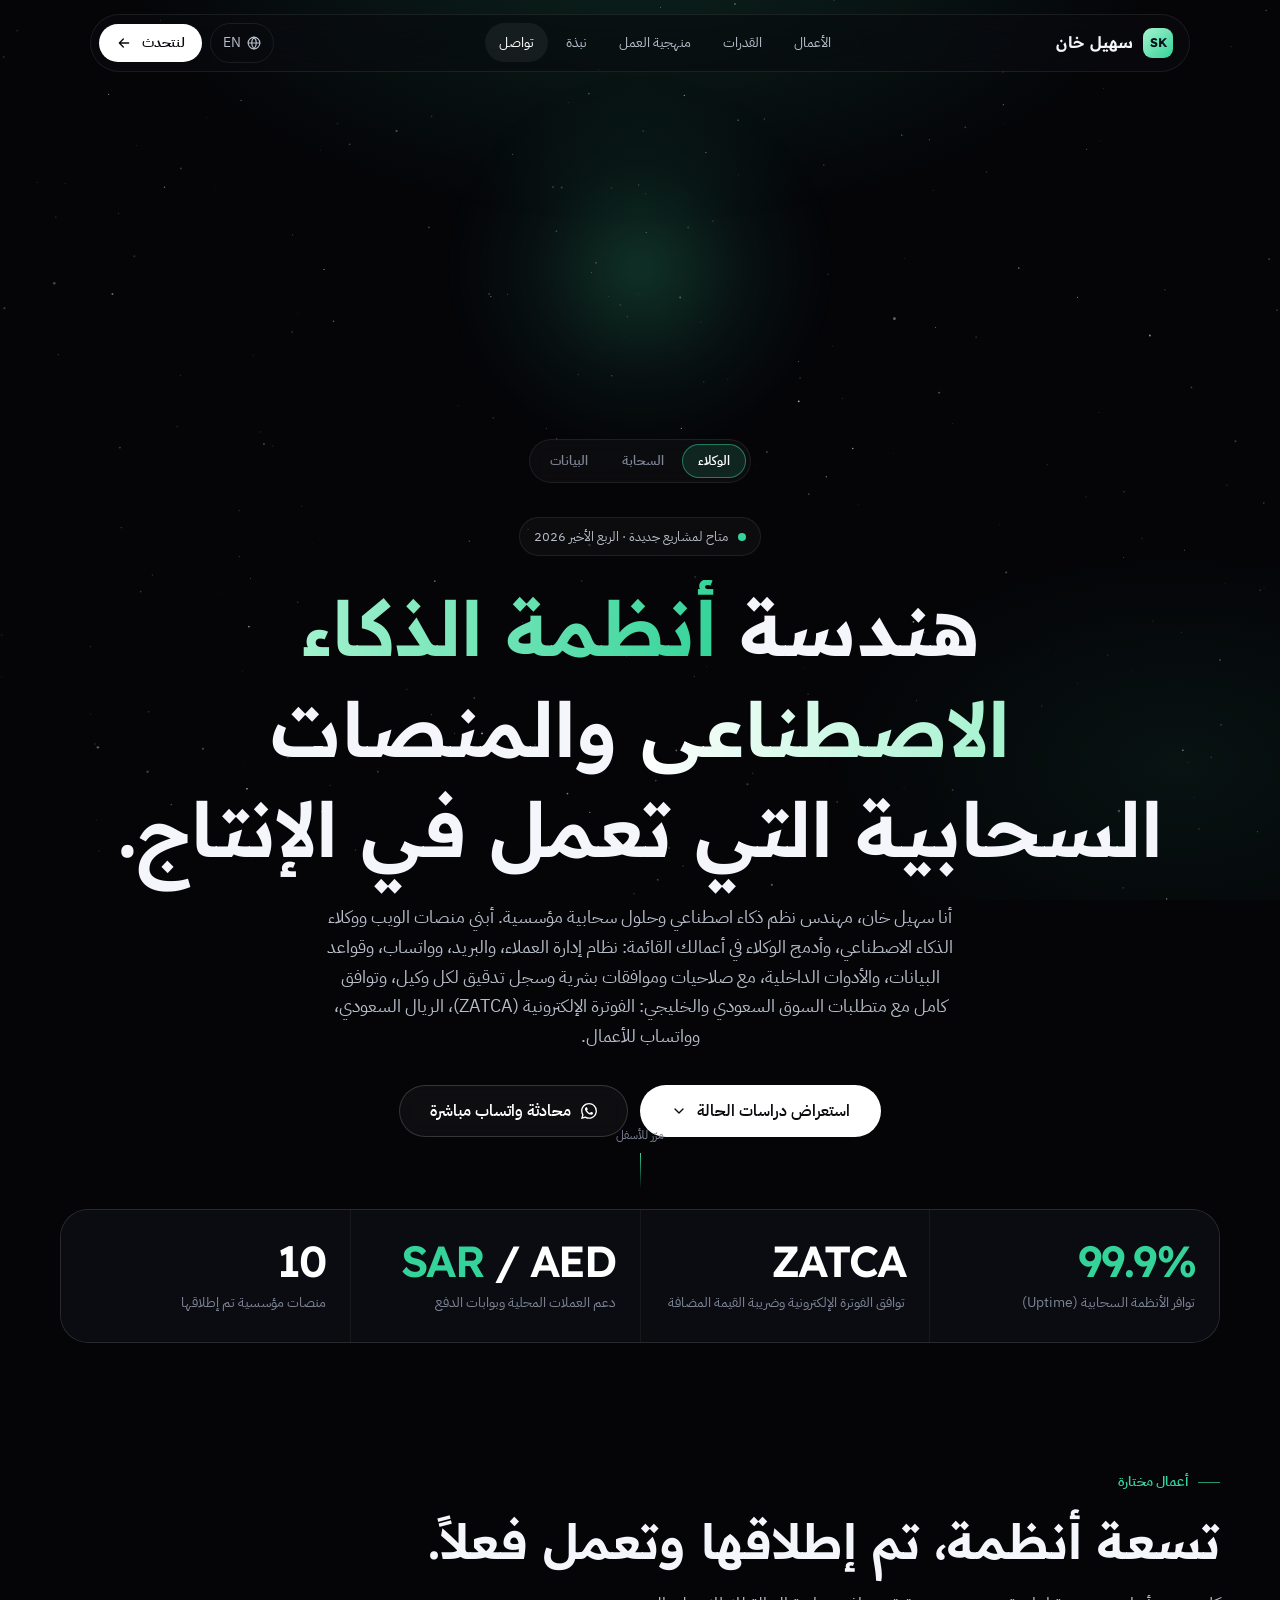
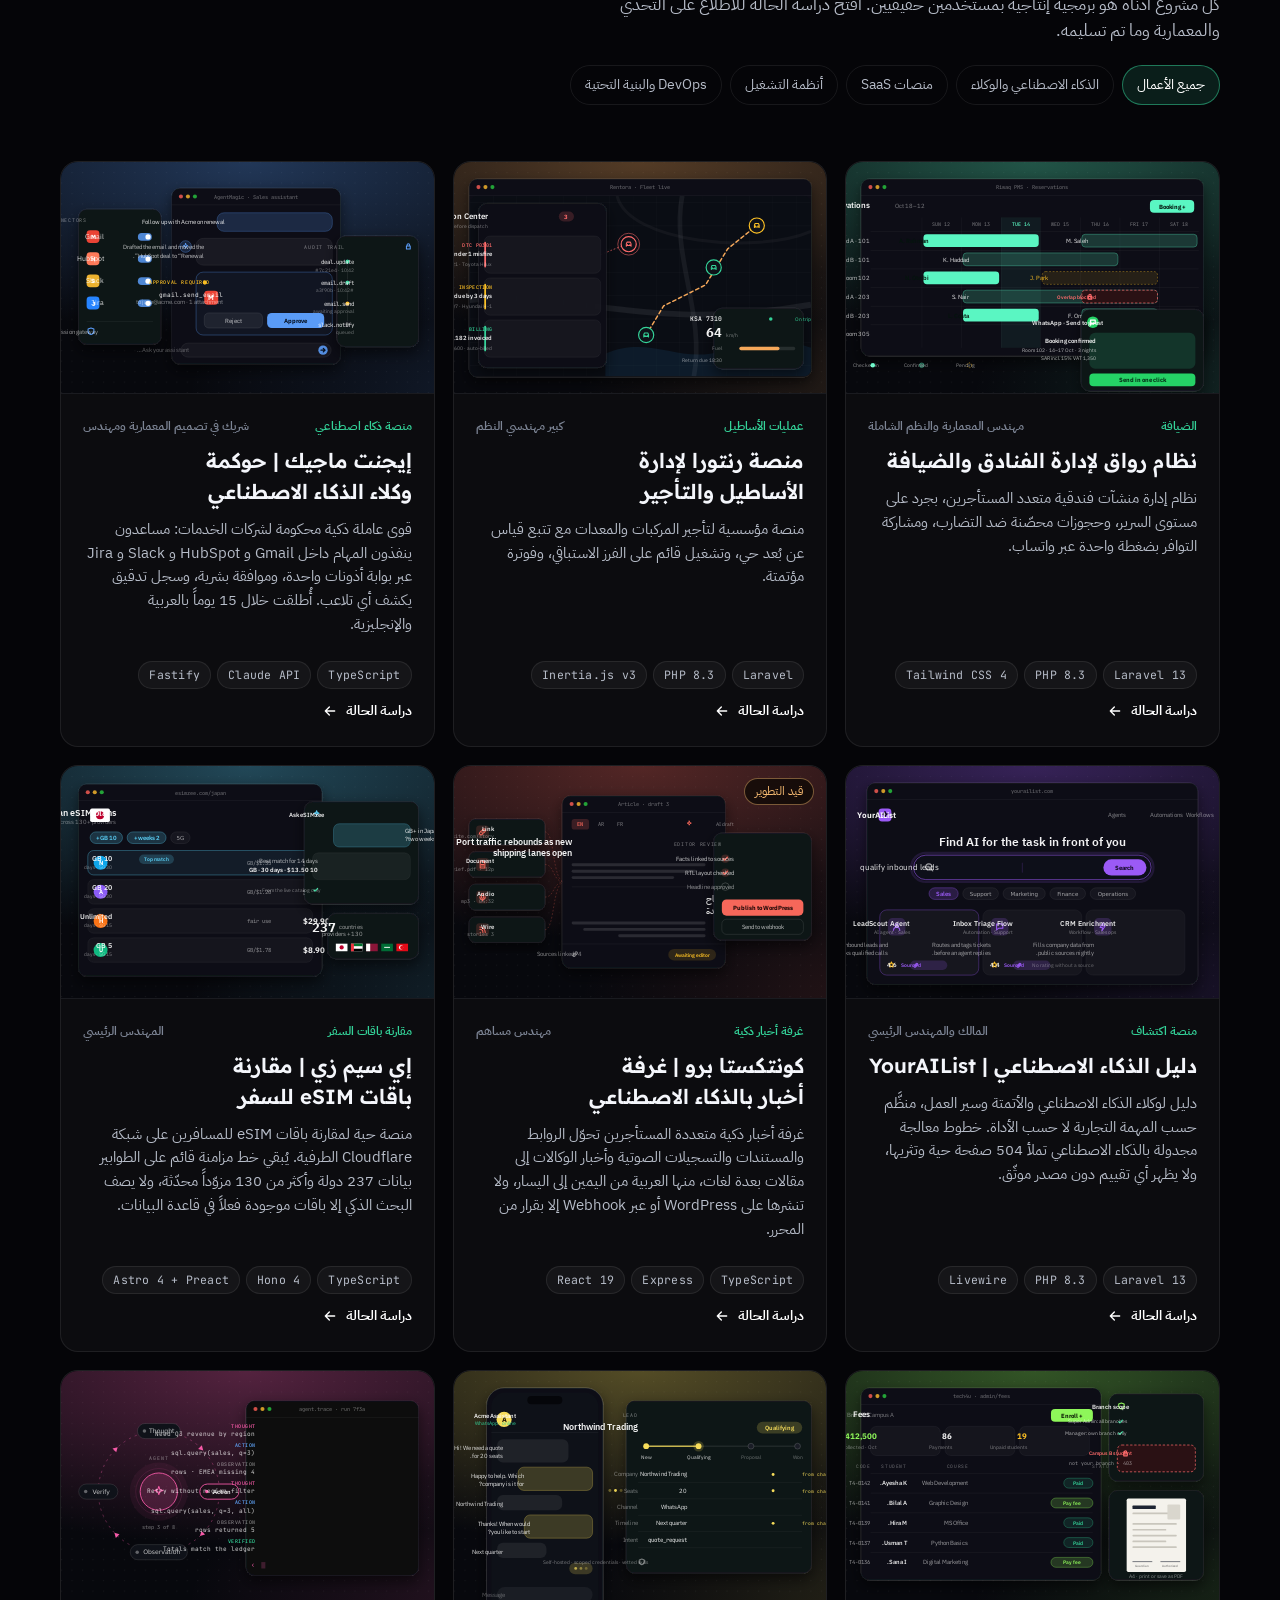
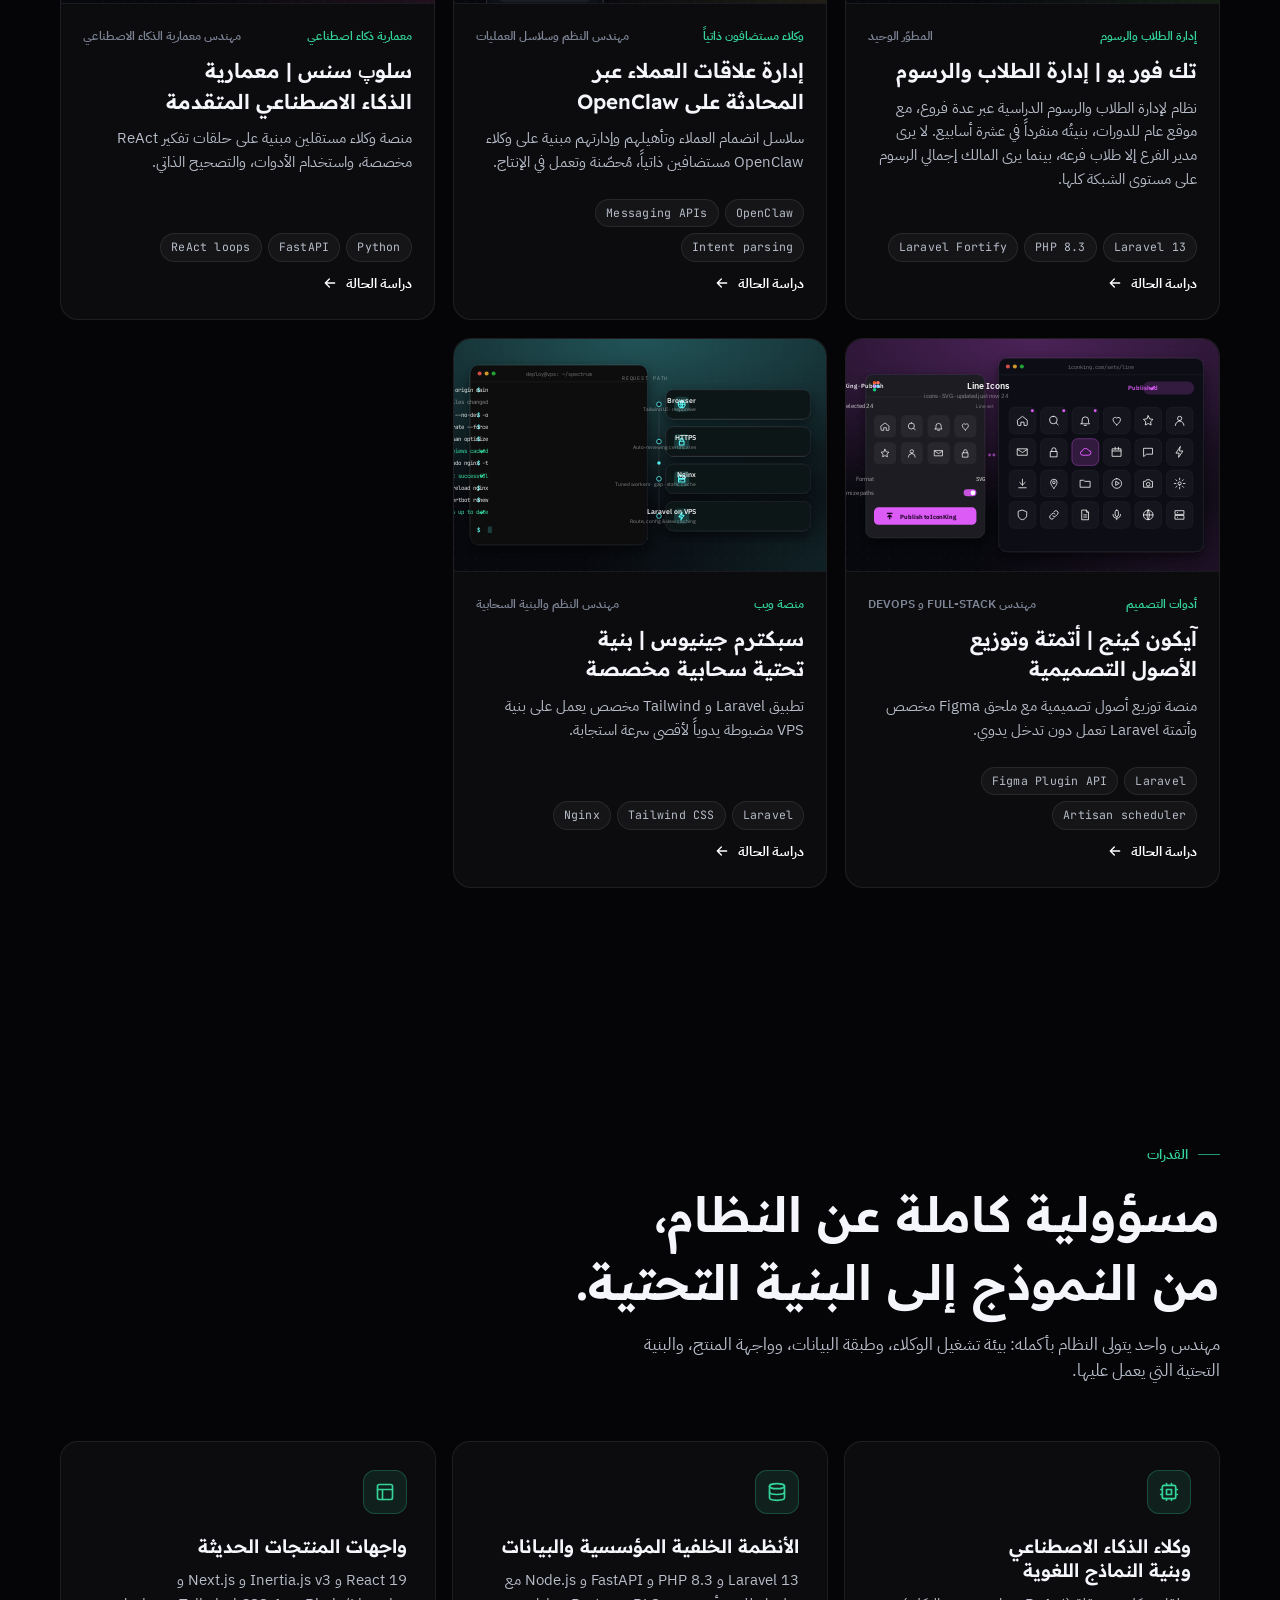
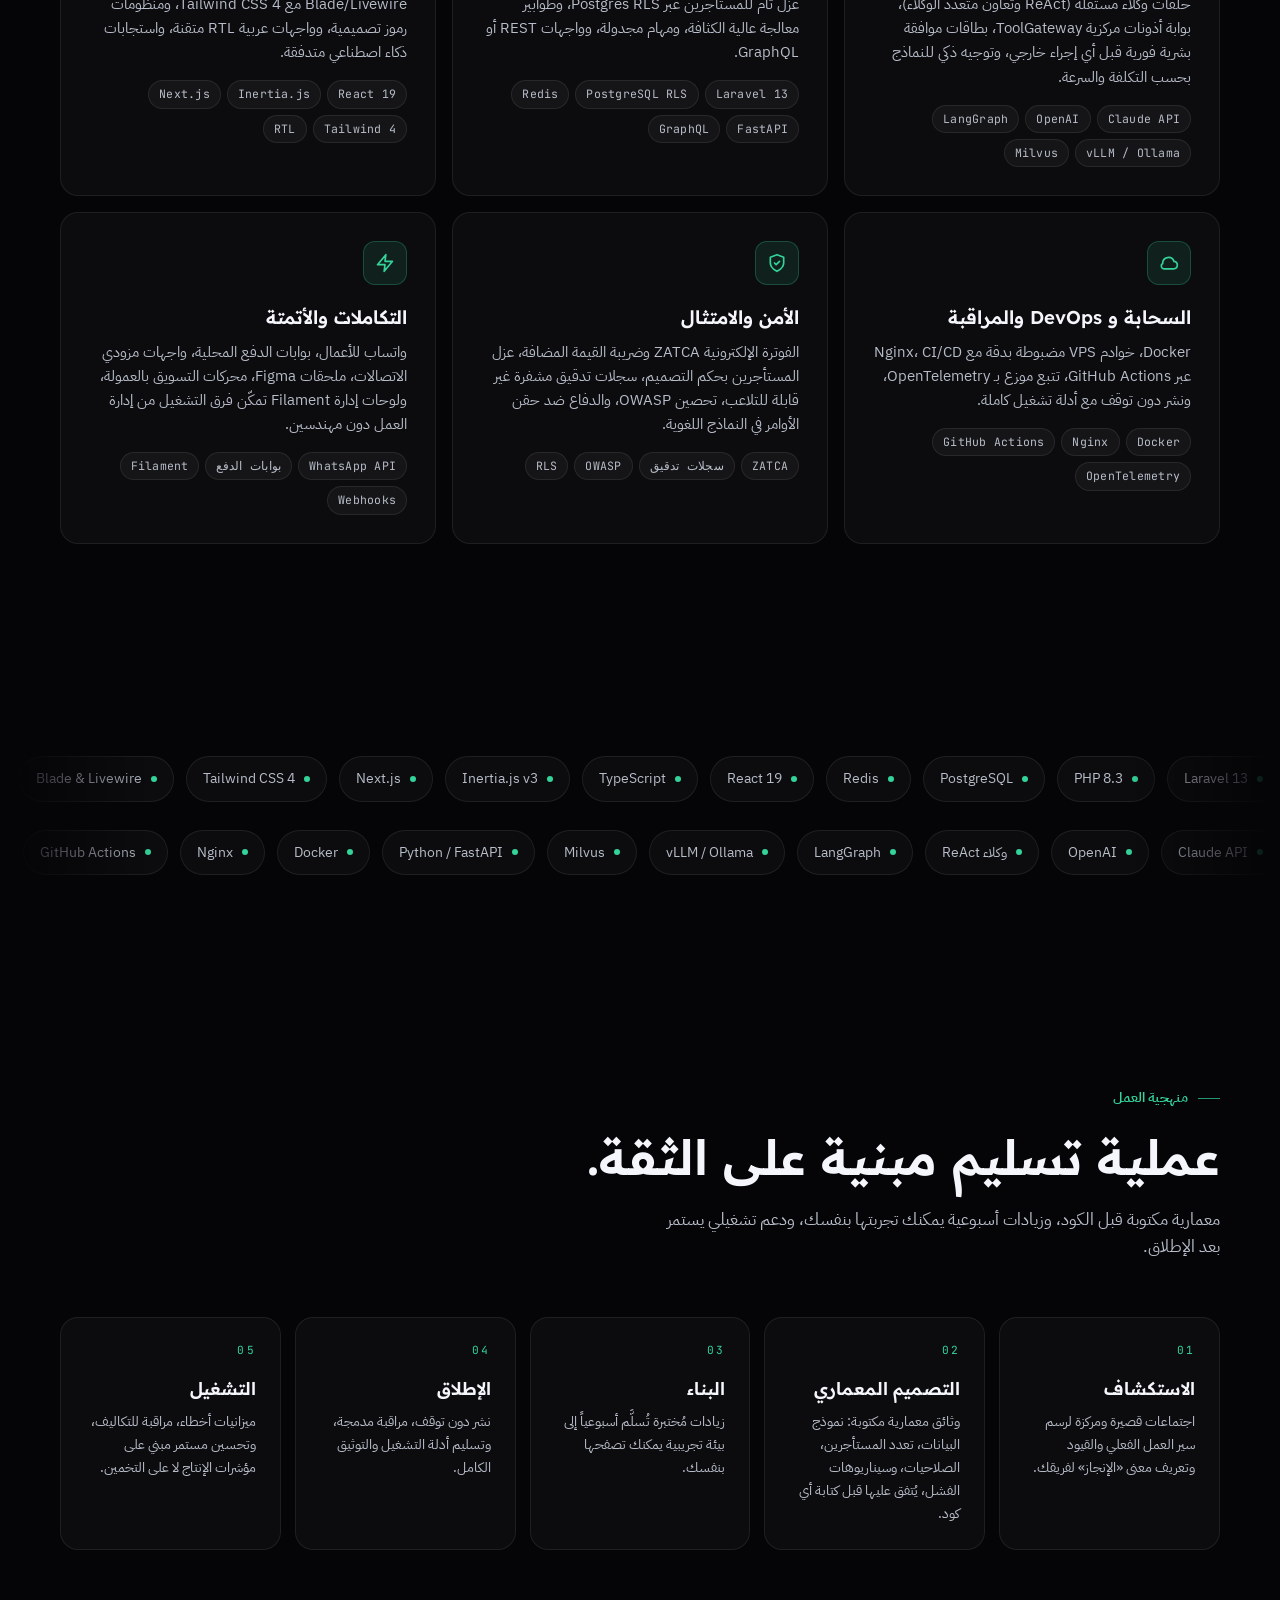
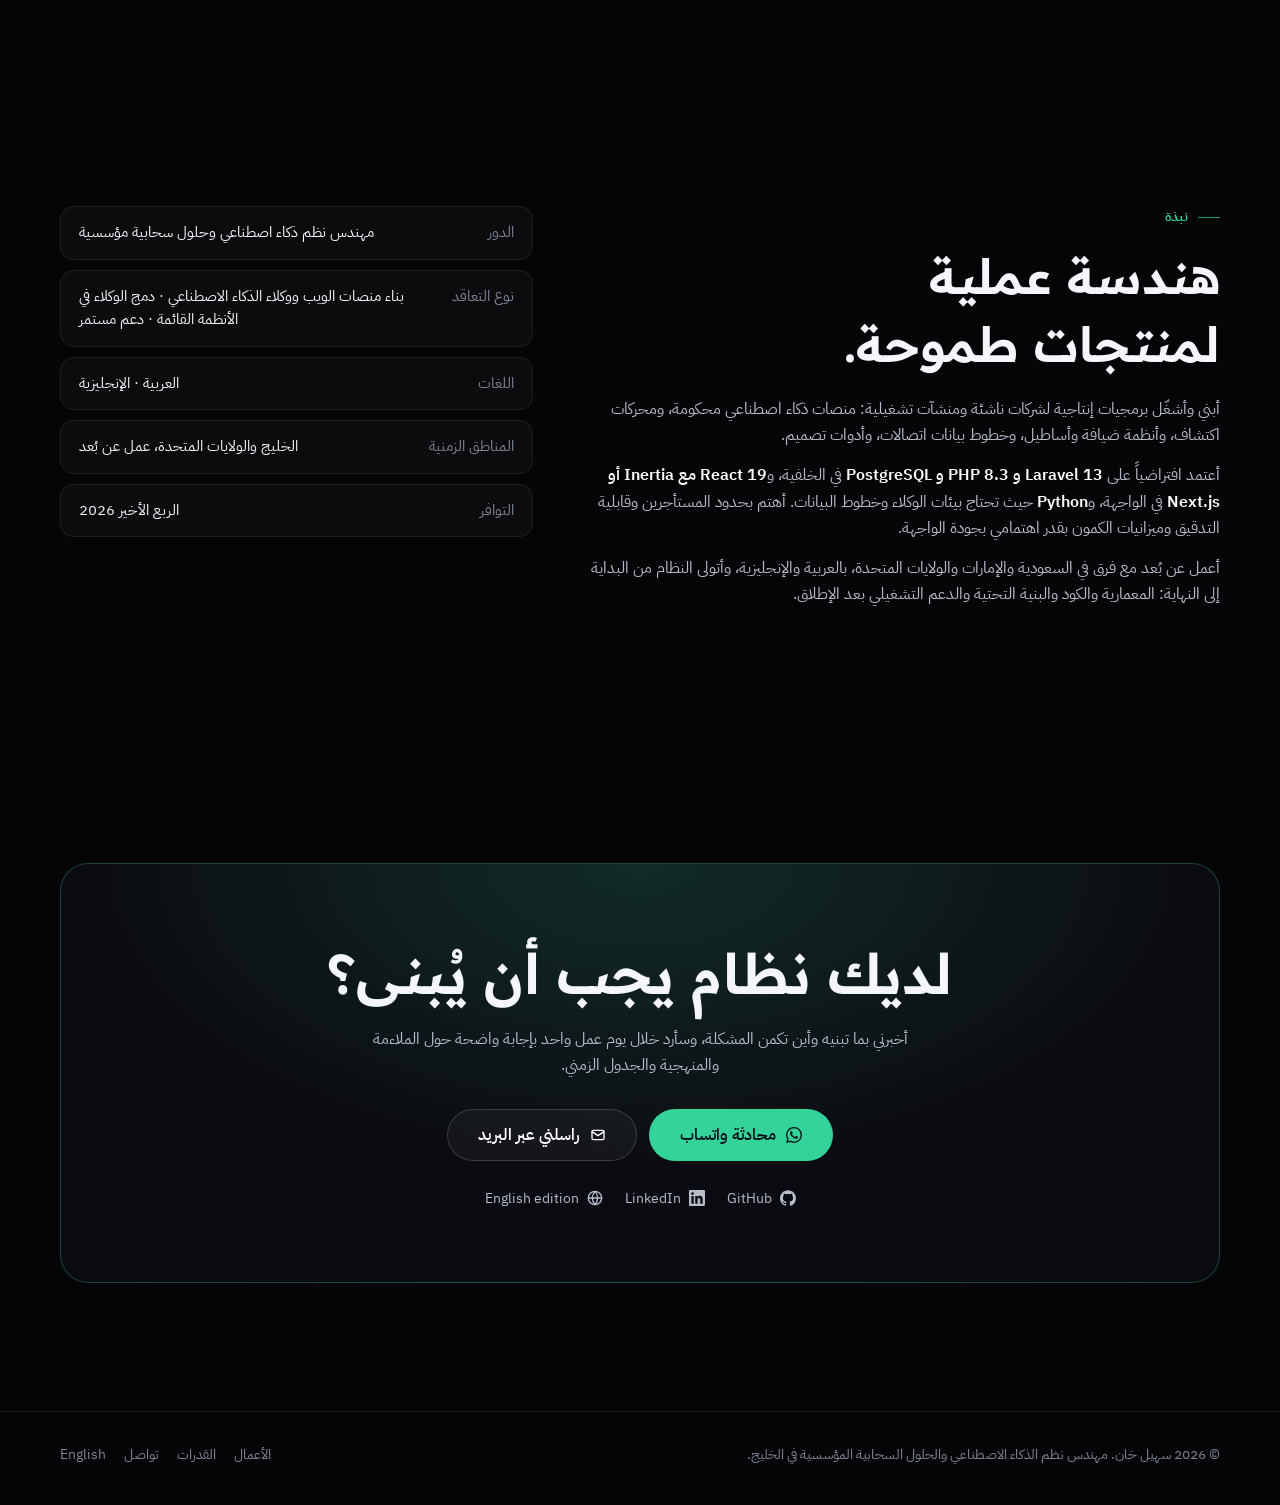
==== commit dbf32727: "Add authentic number" ====
--- a/ar.html
+++ b/ar.html
@@ -136,7 +136,7 @@
           <div class="metric__label">دعم العملات المحلية وبوابات الدفع</div>
         </div>
         <div class="metric">
-          <div class="metric__value"><span data-count="9" data-suffix="+">9+</span></div>
+          <div class="metric__value"><span data-count="10" data-count-from="shipped">10</span></div>
           <div class="metric__label">منصات مؤسسية تم إطلاقها</div>
         </div>
       </div>
